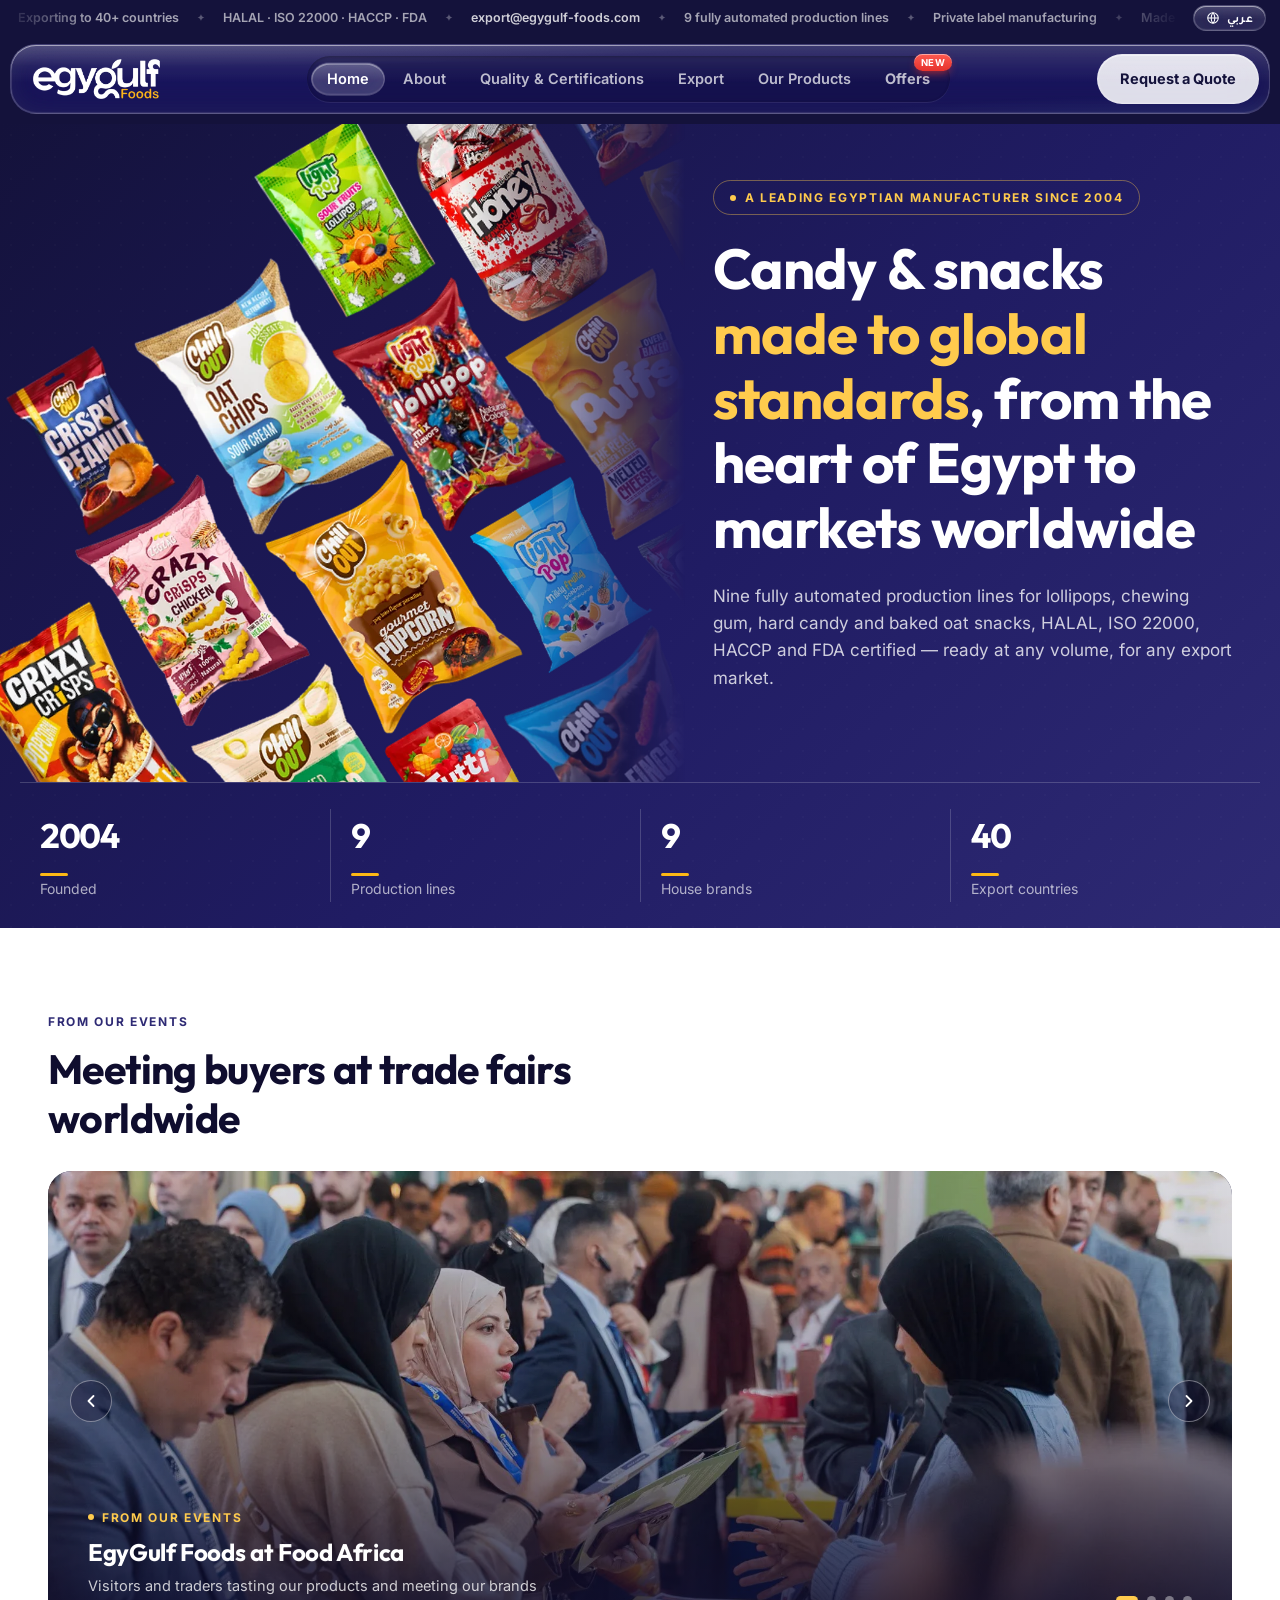
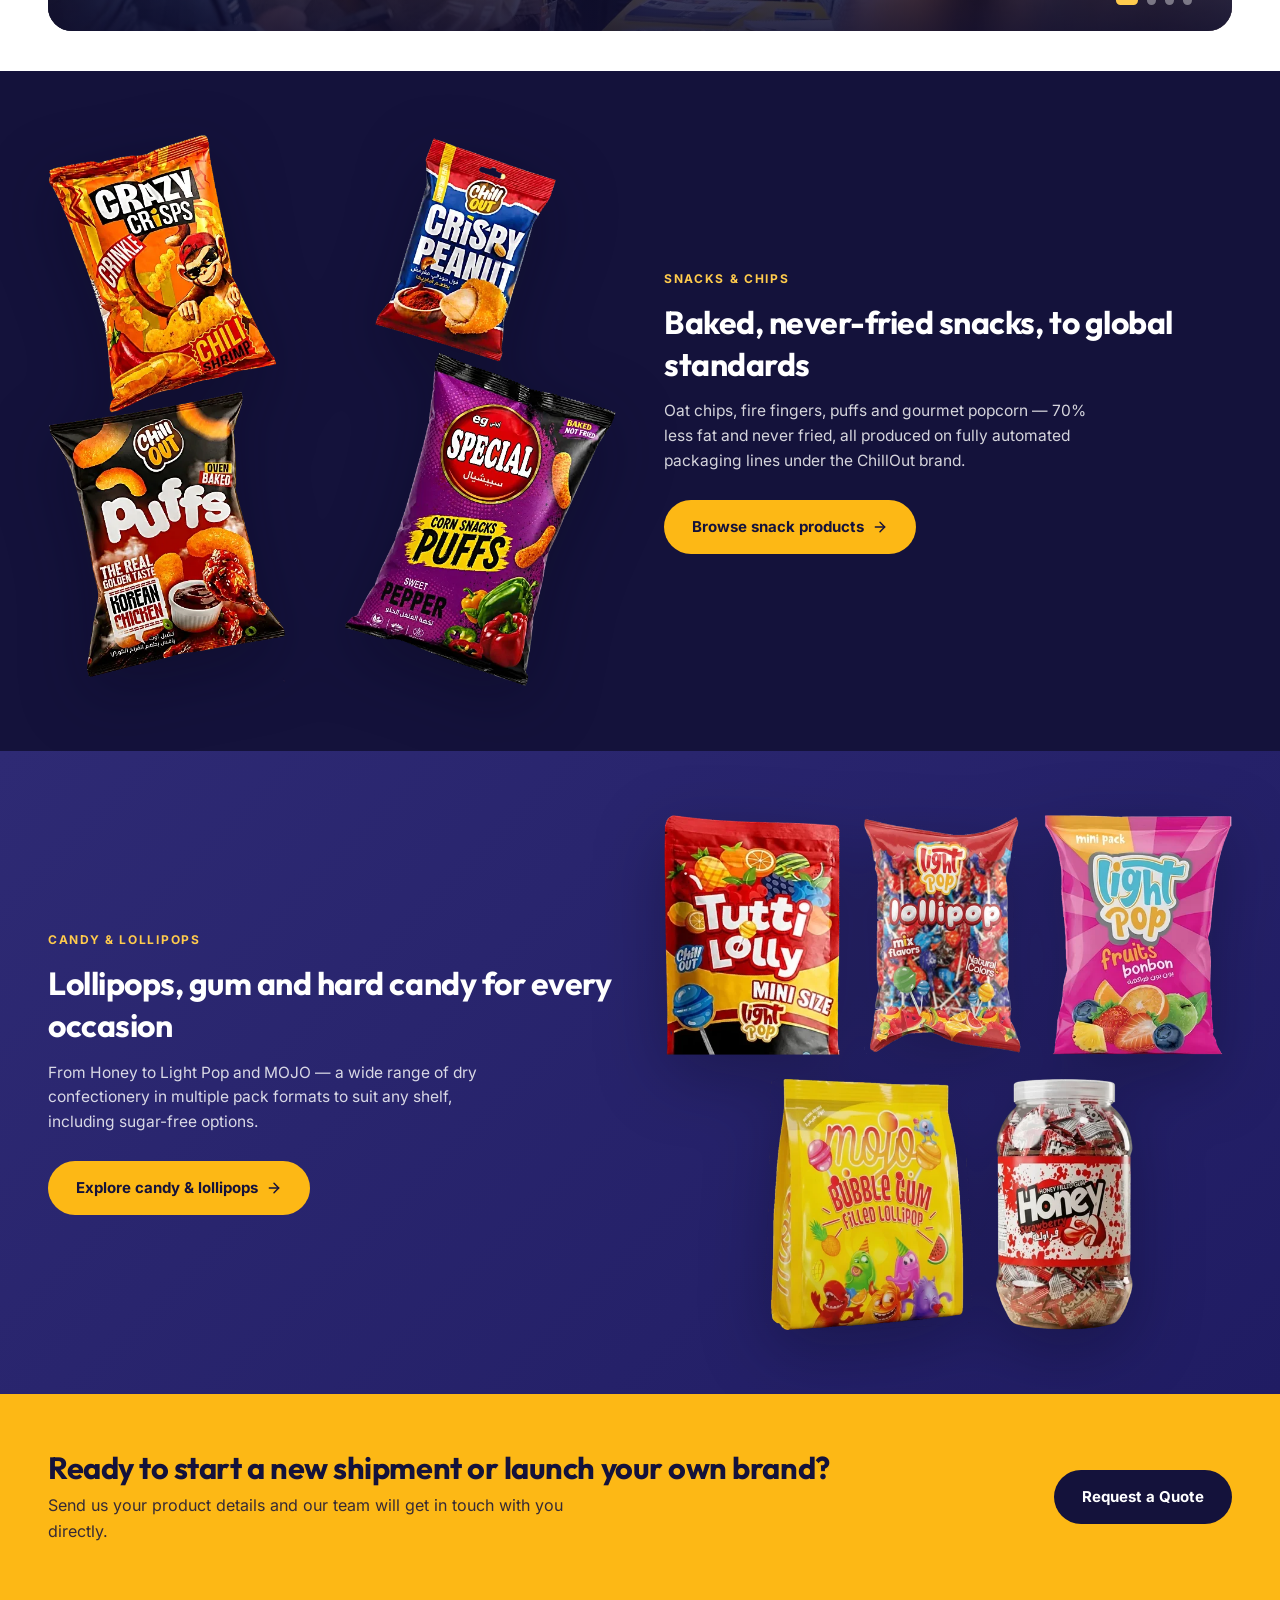
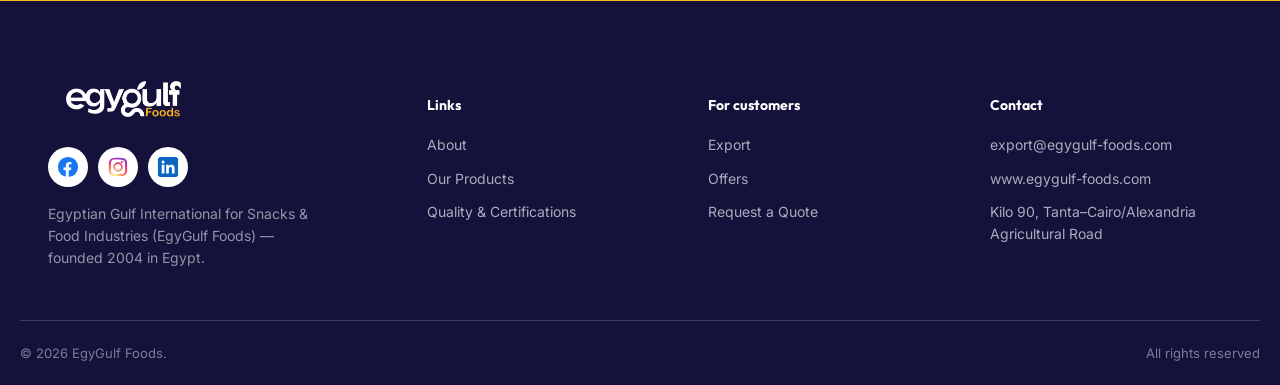
==== index.html @ 0a80cb1f "الهيدر: تصميم ليكويد جلاس (كبسولة زجاج عايمة، عدسة زجاج بتتحرك بين اللينكات، شريط علوي متحرك هادي) C" ====
<!DOCTYPE html>
<html lang="ar" dir="rtl">
<head>
<meta charset="UTF-8">
<script>try{if(localStorage.getItem("egygulf_lang")==="en"){document.documentElement.lang="en";document.documentElement.dir="ltr";}}catch(e){}</script>
<meta name="viewport" content="width=device-width, initial-scale=1.0">
<title>EgyGulf Foods — مصنع حلويات وسناكس مصري | تصدير وتصنيع خاص</title>
<meta name="description" content="إيجي جالف فودز، مصنع حلويات وسناكس مصري تأسس 2004 في مصر. لولي بوب، لبان، حلاوة، سناكس شوفان. شهادات حلال، ISO 22000، HACCP، FDA. تصنيع خاص وتصدير لأكثر من 40 دولة حول العالم.">
<link rel="canonical" href="https://www.egygulf-foods.com/">
<meta name="theme-color" content="#201C63">
<meta property="og:type" content="website">
<meta property="og:site_name" content="EgyGulf Foods">
<meta property="og:locale" content="ar_EG">
<meta property="og:locale:alternate" content="en_US">
<meta property="og:title" content="EgyGulf Foods — مصنع حلويات وسناكس مصري | تصدير وتصنيع خاص">
<meta property="og:description" content="إيجي جالف فودز، مصنع حلويات وسناكس مصري تأسس 2004 في مصر. لولي بوب، لبان، حلاوة، سناكس شوفان. شهادات حلال، ISO 22000، HACCP، FDA. تصنيع خاص وتصدير لأكثر من 40 دولة حول العالم.">
<meta property="og:url" content="https://www.egygulf-foods.com/">
<meta property="og:image" content="https://www.egygulf-foods.com/images/og-image.jpg">
<meta name="twitter:card" content="summary_large_image">
<meta name="twitter:title" content="EgyGulf Foods — مصنع حلويات وسناكس مصري | تصدير وتصنيع خاص">
<meta name="twitter:description" content="إيجي جالف فودز، مصنع حلويات وسناكس مصري تأسس 2004 في مصر. لولي بوب، لبان، حلاوة، سناكس شوفان. شهادات حلال، ISO 22000، HACCP، FDA. تصنيع خاص وتصدير لأكثر من 40 دولة حول العالم.">
<meta name="twitter:image" content="https://www.egygulf-foods.com/images/og-image.jpg">
<link rel="apple-touch-icon" href="images/logo.png">
<script type="application/ld+json">
{"@context":"https://schema.org","@type":"Organization","name":"EgyGulf Foods","alternateName":"إيجي جالف فودز","url":"https://www.egygulf-foods.com","logo":"https://www.egygulf-foods.com/images/logo.png","foundingDate":"2004","email":"export@egygulf-foods.com","telephone":["+201099281170","+201222574360"],"address":{"@type":"PostalAddress","streetAddress":"Kilo 90, Tanta–Cairo/Alexandria Agricultural Road","addressCountry":"EG"},"sameAs":["https://www.facebook.com/egygulffoods","https://www.instagram.com/egygulffoods/","https://www.linkedin.com/company/102147127/"]}
</script>
<link rel="stylesheet" href="fonts/fonts.css">
<link rel="icon" href="images/logo.png" type="image/png">
<link rel="stylesheet" href="styles.css">
</head>
<body>

<!-- Utility bar -->
<div class="utility-bar">
  <div class="ticker"><div class="ticker-track"><div class="ticker-group"><span class="tk" data-i18n="ticker.1"></span><span class="tk-star" aria-hidden="true">✦</span><span class="tk" data-i18n="ticker.2"></span><span class="tk-star" aria-hidden="true">✦</span><a class="tk" href="mailto:export@egygulf-foods.com" data-set="email">export@egygulf-foods.com</a><span class="tk-star" aria-hidden="true">✦</span><span class="tk" data-i18n="ticker.3"></span><span class="tk-star" aria-hidden="true">✦</span><span class="tk" data-i18n="ticker.4"></span><span class="tk-star" aria-hidden="true">✦</span><span class="tk" data-i18n="ticker.5"></span><span class="tk-star" aria-hidden="true">✦</span><span class="tk tk-phones" data-set="phones"><a href="tel:+201099281170">01099281170</a> · <a href="tel:+201222574360">01222574360</a></span><span class="tk-star" aria-hidden="true">✦</span></div><div class="ticker-group" aria-hidden="true"><span class="tk" data-i18n="ticker.1"></span><span class="tk-star" aria-hidden="true">✦</span><span class="tk" data-i18n="ticker.2"></span><span class="tk-star" aria-hidden="true">✦</span><a class="tk" href="mailto:export@egygulf-foods.com" data-set="email">export@egygulf-foods.com</a><span class="tk-star" aria-hidden="true">✦</span><span class="tk" data-i18n="ticker.3"></span><span class="tk-star" aria-hidden="true">✦</span><span class="tk" data-i18n="ticker.4"></span><span class="tk-star" aria-hidden="true">✦</span><span class="tk" data-i18n="ticker.5"></span><span class="tk-star" aria-hidden="true">✦</span><span class="tk tk-phones" data-set="phones"><a href="tel:+201099281170">01099281170</a> · <a href="tel:+201222574360">01222574360</a></span><span class="tk-star" aria-hidden="true">✦</span></div></div></div>
  <button class="lang-toggle" id="langToggle" type="button" aria-label="Language"><svg viewBox="0 0 24 24" aria-hidden="true"><circle cx="12" cy="12" r="9"/><path d="M3 12h18M12 3a14 14 0 0 1 0 18M12 3a14 14 0 0 0 0 18"/></svg><span class="lang-label">EN</span></button>
</div>

<!-- Navbar -->
<header class="navbar">
  <div class="container">
    <a href="index.html" class="brand">
      <span class="brand-mark-box">
        <img src="images/logo-white.png" alt="EgyGulf Foods" class="brand-mark-img" width="120" height="32">
      </span>
    </a>
    <nav class="nav-links">
      <a href="index.html" class="active" aria-current="page"><span class="roll" data-i18n="nav.home">الرئيسية</span></a>
      <a href="about.html"><span class="roll" data-i18n="nav.about">من نحن</span></a>
      <a href="certifications.html"><span class="roll" data-i18n="nav.certs">الجودة والاعتماد</span></a>
      <a href="export.html"><span class="roll" data-i18n="nav.export">التصدير</span></a>
      <a href="products.html"><span class="roll" data-i18n="nav.products">منتجاتنا</span></a>
      <a href="offers.html" class="nav-offers"><span class="roll" data-i18n="nav.offers">العروض</span><span class="hot-tag" data-i18n="nav.hot">جديد</span></a>
    </nav>
    <a href="contact.html" class="nav-cta"><span class="roll" data-i18n="nav.cta">اطلب عرض سعر</span></a>
    <button class="nav-toggle" type="button" aria-label="menu" aria-expanded="false"><span></span><span></span><span></span></button>
  </div>
</header>


<!-- Hero -->
<section class="hero" id="home">
  <div class="hero-grain"></div>
  <div class="hero-top-grid">
    <div class="hero-visual">
      <img class="hero-mosaic-img" data-img="heroMosaic" fetchpriority="high" src="images/products-mosaic-hd.webp" alt="تشكيلة منتجات إيجي جالف فودز: شيل آوت، لايت بوب، هَني، توتي لولي، وبرافو">
    </div>
    <div class="container">
      <div class="hero-copy">
        <span class="hero-eyebrow"><span class="dot"></span><span data-i18n="hero.eyebrow">مصنع مصري رائد منذ 2004</span></span>
        <h1 data-i18n="hero.title">سناكس وحلويات <em>بمعايير عالمية</em>، من قلب مصر لأسواق العالم</h1>
        <p class="hero-sub" data-i18n="hero.sub">تسع خطوط إنتاج آلية بالكامل لأكثر من 60 صنف من اللولي بوب واللبان والحلاوة وسناكس الشوفان المخبوزة، بشهادات حلال وISO 22000 وHACCP وFDA — جاهزين بأي كمية ولأي سوق تصدير حول العالم.</p>
      </div>
    </div>
  </div>
  <div class="container hero-stats" id="heroStats">
    <div class="stat"><b>2004</b><span>سنة التأسيس</span></div>
    <div class="stat"><b>9</b><span>خطوط إنتاج</span></div>
    <div class="stat"><b>6</b><span>علامات تجارية</span></div>
    <div class="stat"><b>40</b><span>دولة تصدير</span></div>
  </div>
</section>

<!-- Events & exhibitions -->
<section class="events-section">
  <div class="container">
    <div class="section-head">
      <span class="eyebrow" data-i18n="events.eyebrow">من فعالياتنا</span>
      <h2 data-i18n="events.title">في المعارض حول العالم</h2>
    </div>
  </div>
  <div class="container">
<div class="event-banner" id="eventBanner">
  <div class="event-track" id="eventTrack"></div>
  <button class="event-arrow prev" id="eventPrev" aria-label="previous">‹</button>
  <button class="event-arrow next" id="eventNext" aria-label="next">›</button>
  <div class="event-dots" id="eventDots"></div>
</div>
  </div>
</section>

<!-- Offers promo (shown only while there are active offers) -->
<section class="offers-band" id="offersBand" hidden>
  <div class="container">
    <div class="offers-band-inner">
      <span class="offers-band-icon" aria-hidden="true"><svg viewBox="0 0 24 24"><path d="M12.59 2.59A2 2 0 0 0 11.17 2H4a2 2 0 0 0-2 2v7.17a2 2 0 0 0 .59 1.42l8.7 8.7a2.43 2.43 0 0 0 3.42 0l6.58-6.58a2.43 2.43 0 0 0 0-3.42z"/><circle cx="7.5" cy="7.5" r=".5" fill="currentColor"/></svg></span>
      <div class="offers-band-copy">
        <span class="offers-band-eyebrow" data-i18n="offers.eyebrow">عروض حصرية</span>
        <h2 data-i18n="offers.bandTitle">عروض وخصومات جديدة على منتجاتنا</h2>
        <p data-i18n="offers.bandSub">سجّل باسمك ورقمك وشوف أحدث العروض المتاحة دلوقتي.</p>
      </div>
      <a href="offers.html" class="btn btn-primary offers-band-btn"><span data-i18n="offers.bandBtn">شوف العروض</span> <span class="offers-band-count" id="offersBandCount"></span></a>
    </div>
  </div>
</section>

<!-- Category highlights -->
<section class="category-blocks">
  <div class="category-block navy">
    <div class="container">
      <div class="category-block-media product-shot">
        <img data-img="snacksMosaic" loading="lazy" src="images/snacks-mosaic.webp" alt="سناكس شيل آوت: كريسبي بينت، فاير فينجرز، أوت رينجز، بوفس">
      </div>
      <div class="category-block-copy">
        <span class="eyebrow" style="color:var(--teal-400)" data-i18n="catBlock.snacksEyebrow">سناكس وشيبس</span>
        <h3 data-i18n="catBlock.snacksTitle">سناكس مخبوزة، غير مقلية، بمعايير عالمية</h3>
        <p data-i18n="catBlock.snacksDesc">أوت شيبس، فاير فينجرز، بوفس، وفشار جورميه — بـ70% دهون أقل وغير مقلية، منتجة بخطوط تعبئة آلية بالكامل تحت علامة شيل آوت.</p>
        <a href="products.html?cat=snacks" class="btn btn-primary has-arrow" data-i18n="catBlock.snacksBtn">تصفّح منتجات السناكس</a>
      </div>
    </div>
  </div>
  <div class="category-block teal flip">
    <div class="container">
      <div class="category-block-media product-shot">
        <img data-img="candyMosaic" loading="lazy" src="images/candy-lineup-v3.webp" alt="منتجات لولي بوب وهَني وتوتي لولي">
      </div>
      <div class="category-block-copy">
        <span class="eyebrow" style="color:var(--teal-400)" data-i18n="catBlock.candyEyebrow">حلويات ولولي بوب</span>
        <h3 data-i18n="catBlock.candyTitle">لولي بوب، لبان، وحلاوة لكل مناسبة</h3>
        <p data-i18n="catBlock.candyDesc">من هَني إلى لايت بوب وموجو — تشكيلة واسعة من الحلويات الجافة بتعبئات متعددة تناسب كل رف بيع، بما فيها خيارات خالية من السكر.</p>
        <a href="products.html?cat=candy" class="btn btn-primary has-arrow" data-i18n="catBlock.candyBtn">استعرض الحلويات ولولي بوب</a>
      </div>
    </div>
  </div>
</section>

<!-- CTA band -->
<section class="cta-band cta-compact" id="contact">
  <div class="container cta-compact-inner">
    <div class="cta-compact-copy">
      <h2 data-i18n="cta.title">جاهزون نبدأ شحنة جديدة أو إطلاق علامتك الخاصة؟</h2>
      <p data-i18n="cta.sub">أرسل لنا تفاصيل المنتج وسيتواصل معك فريق العمل مباشرة.</p>
    </div>
    <div class="cta-compact-actions">
      <a href="contact.html" class="btn btn-dark" data-i18n="nav.cta">اطلب عرض سعر</a>
      <a href="#" data-set="whatsapp" target="_blank" rel="noopener" class="btn btn-outline-dark">WhatsApp</a>
    </div>
  </div>
</section>
<!-- Footer -->
<footer>
  <div class="container footer-grid">
    <div class="footer-brand">
      <span class="brand-mark-box">
        <img src="images/logo-white.png" alt="EgyGulf Foods" class="brand-mark-img" width="120" height="32">
      </span>
      <div class="footer-social">
        <a href="#" data-set="facebook" target="_blank" rel="noopener" aria-label="Facebook" title="Facebook"><svg viewBox="0 0 24 24" aria-hidden="true"><circle cx="12" cy="12" r="11" fill="#1877F2"/><path fill="#fff" d="M15.12 15.47l.44-2.91h-2.78v-1.89c0-.8.39-1.57 1.63-1.57h1.27V6.63s-1.15-.2-2.25-.2c-2.29 0-3.79 1.4-3.79 3.92v2.21H7.1v2.91h2.54V23a10.6 10.6 0 0 0 3.14 0v-7.53h2.34Z"/></svg></a>
        <a href="#" data-set="instagram" target="_blank" rel="noopener" aria-label="Instagram" title="Instagram"><svg viewBox="0 0 24 24" aria-hidden="true"><defs><radialGradient id="igGrad" cx="30%" cy="107%" r="150%"><stop offset="0" stop-color="#fdf497"/><stop offset=".05" stop-color="#fdf497"/><stop offset=".45" stop-color="#fd5949"/><stop offset=".6" stop-color="#d6249f"/><stop offset=".9" stop-color="#285AEB"/></radialGradient></defs><path fill="url(#igGrad)" d="M12 2c2.72 0 3.06.01 4.12.06 1.06.05 1.79.22 2.43.47.66.26 1.21.6 1.76 1.15.55.55.9 1.11 1.15 1.76.25.64.42 1.37.47 2.43.05 1.06.06 1.4.06 4.12s-.01 3.06-.06 4.12c-.05 1.06-.22 1.79-.47 2.43a4.9 4.9 0 0 1-1.15 1.76 4.9 4.9 0 0 1-1.76 1.15c-.64.25-1.37.42-2.43.47-1.06.05-1.4.06-4.12.06s-3.06-.01-4.12-.06c-1.06-.05-1.79-.22-2.43-.47a4.9 4.9 0 0 1-1.76-1.15 4.9 4.9 0 0 1-1.15-1.76c-.25-.64-.42-1.37-.47-2.43C2.01 15.06 2 14.72 2 12s.01-3.06.06-4.12c.05-1.06.22-1.79.47-2.43.26-.66.6-1.21 1.15-1.76a4.9 4.9 0 0 1 1.76-1.15c.64-.25 1.37-.42 2.43-.47C8.94 2.01 9.28 2 12 2Zm0 1.8c-2.67 0-2.99.01-4.04.06-.87.04-1.34.18-1.65.3-.42.16-.72.36-1.03.67-.31.31-.51.61-.67 1.03-.12.31-.26.78-.3 1.65C4.26 8.51 4.24 8.83 4.24 12s.01 2.99.06 4.04c.04.87.18 1.34.3 1.65.16.42.36.72.67 1.03.31.31.61.51 1.03.67.31.12.78.26 1.65.3 1.05.05 1.37.06 4.04.06s2.99-.01 4.04-.06c.87-.04 1.34-.18 1.65-.3.42-.16.72-.36 1.03-.67.31-.31.51-.61.67-1.03.12-.31.26-.78.3-1.65.05-1.05.06-1.37.06-4.04s-.01-2.99-.06-4.04c-.04-.87-.18-1.34-.3-1.65-.16-.42-.36-.72-.67-1.03a2.8 2.8 0 0 0-1.03-.67c-.31-.12-.78-.26-1.65-.3C14.99 3.81 14.67 3.8 12 3.8Zm0 3.06a5.14 5.14 0 1 1 0 10.28 5.14 5.14 0 0 1 0-10.28Zm0 1.8a3.34 3.34 0 1 0 0 6.68 3.34 3.34 0 0 0 0-6.68Zm5.35-1.99a1.2 1.2 0 1 1-2.4 0 1.2 1.2 0 0 1 2.4 0Z"/></svg></a>
        <a href="#" data-set="linkedin" target="_blank" rel="noopener" aria-label="LinkedIn" title="LinkedIn"><svg viewBox="0 0 24 24" aria-hidden="true"><rect x="1" y="1" width="22" height="22" rx="3" fill="#0A66C2"/><path fill="#fff" d="M19.2 19.2h-2.96v-4.63c0-1.1-.02-2.52-1.54-2.52-1.54 0-1.78 1.2-1.78 2.44v4.71H9.96V9.67h2.84v1.3h.04c.4-.75 1.36-1.54 2.81-1.54 3 0 3.55 1.98 3.55 4.54v5.23ZM6.62 8.37a1.72 1.72 0 1 1 0-3.44 1.72 1.72 0 0 1 0 3.44ZM8.1 19.2H5.14V9.67H8.1v9.53Z"/></svg></a>
        <a href="#" data-set="youtube" target="_blank" rel="noopener" aria-label="YouTube" title="YouTube"><svg viewBox="0 0 24 24" aria-hidden="true"><path fill="#FF0000" d="M23.5 6.19a3.02 3.02 0 0 0-2.12-2.14C19.5 3.55 12 3.55 12 3.55s-7.5 0-9.38.5A3.02 3.02 0 0 0 .5 6.19 31.5 31.5 0 0 0 0 12a31.5 31.5 0 0 0 .5 5.81 3.02 3.02 0 0 0 2.12 2.14c1.88.5 9.38.5 9.38.5s7.5 0 9.38-.5a3.02 3.02 0 0 0 2.12-2.14A31.5 31.5 0 0 0 24 12a31.5 31.5 0 0 0-.5-5.81Z"/><path fill="#fff" d="M9.6 15.57V8.43L15.82 12 9.6 15.57Z"/></svg></a>
        <a href="#" data-set="tiktok" target="_blank" rel="noopener" aria-label="TikTok" title="TikTok"><svg viewBox="-1 -1 26 26" aria-hidden="true"><path fill="#25F4EE" transform="translate(-.7 -.7)" d="M12.525.02c1.31-.02 2.61-.01 3.91-.02.08 1.53.63 3.09 1.75 4.17 1.12 1.11 2.7 1.62 4.24 1.79v4.03c-1.44-.05-2.89-.35-4.2-.97-.57-.26-1.1-.59-1.62-.93-.01 2.92.01 5.84-.02 8.75-.08 1.4-.54 2.79-1.35 3.94-1.31 1.92-3.58 3.17-5.91 3.21-1.43.08-2.86-.31-4.08-1.03-2.02-1.19-3.44-3.37-3.65-5.71-.02-.5-.03-1-.01-1.49.18-1.9 1.12-3.72 2.58-4.96 1.66-1.44 3.98-2.13 6.15-1.72.02 1.48-.04 2.96-.04 4.44-.99-.32-2.15-.23-3.02.37-.63.41-1.11 1.04-1.36 1.75-.21.51-.15 1.07-.14 1.61.24 1.64 1.82 3.02 3.5 2.87 1.12-.01 2.19-.66 2.77-1.61.19-.33.4-.67.41-1.06.1-1.79.06-3.57.07-5.36.01-4.03-.01-8.05.02-12.07z"/><path fill="#FE2C55" transform="translate(.7 .7)" d="M12.525.02c1.31-.02 2.61-.01 3.91-.02.08 1.53.63 3.09 1.75 4.17 1.12 1.11 2.7 1.62 4.24 1.79v4.03c-1.44-.05-2.89-.35-4.2-.97-.57-.26-1.1-.59-1.62-.93-.01 2.92.01 5.84-.02 8.75-.08 1.4-.54 2.79-1.35 3.94-1.31 1.92-3.58 3.17-5.91 3.21-1.43.08-2.86-.31-4.08-1.03-2.02-1.19-3.44-3.37-3.65-5.71-.02-.5-.03-1-.01-1.49.18-1.9 1.12-3.72 2.58-4.96 1.66-1.44 3.98-2.13 6.15-1.72.02 1.48-.04 2.96-.04 4.44-.99-.32-2.15-.23-3.02.37-.63.41-1.11 1.04-1.36 1.75-.21.51-.15 1.07-.14 1.61.24 1.64 1.82 3.02 3.5 2.87 1.12-.01 2.19-.66 2.77-1.61.19-.33.4-.67.41-1.06.1-1.79.06-3.57.07-5.36.01-4.03-.01-8.05.02-12.07z"/><path fill="#000" d="M12.525.02c1.31-.02 2.61-.01 3.91-.02.08 1.53.63 3.09 1.75 4.17 1.12 1.11 2.7 1.62 4.24 1.79v4.03c-1.44-.05-2.89-.35-4.2-.97-.57-.26-1.1-.59-1.62-.93-.01 2.92.01 5.84-.02 8.75-.08 1.4-.54 2.79-1.35 3.94-1.31 1.92-3.58 3.17-5.91 3.21-1.43.08-2.86-.31-4.08-1.03-2.02-1.19-3.44-3.37-3.65-5.71-.02-.5-.03-1-.01-1.49.18-1.9 1.12-3.72 2.58-4.96 1.66-1.44 3.98-2.13 6.15-1.72.02 1.48-.04 2.96-.04 4.44-.99-.32-2.15-.23-3.02.37-.63.41-1.11 1.04-1.36 1.75-.21.51-.15 1.07-.14 1.61.24 1.64 1.82 3.02 3.5 2.87 1.12-.01 2.19-.66 2.77-1.61.19-.33.4-.67.41-1.06.1-1.79.06-3.57.07-5.36.01-4.03-.01-8.05.02-12.07z"/></svg></a>
        <a href="#" data-set="x" target="_blank" rel="noopener" aria-label="X" title="X"><svg viewBox="0 0 24 24" aria-hidden="true"><path fill="#000" d="M18.24 2.25h3.31l-7.23 8.26 8.5 11.24h-6.66l-5.21-6.82-5.97 6.82H1.67l7.73-8.84L1.25 2.25h6.83l4.71 6.23 5.45-6.23Zm-1.16 17.52h1.83L7.08 4.13H5.12l11.96 15.64Z"/></svg></a>
        <a href="#" data-set="whatsapp" target="_blank" rel="noopener" aria-label="WhatsApp" title="WhatsApp"><svg viewBox="0 0 24 24" aria-hidden="true"><path fill="#25D366" d="M12.04 2a9.9 9.9 0 0 0-8.5 15l-1.4 5.1 5.24-1.37A9.9 9.9 0 1 0 12.04 2Z"/><path fill="#fff" d="M16.54 13.96c-.25-.12-1.46-.72-1.69-.8-.23-.08-.39-.12-.55.12-.16.25-.63.8-.78.97-.14.16-.29.18-.53.06a6.7 6.7 0 0 1-3.34-2.92c-.25-.43.25-.4.72-1.34.08-.16.04-.3-.02-.43l-.75-1.82c-.2-.48-.4-.41-.55-.42h-.47a.9.9 0 0 0-.65.3 2.74 2.74 0 0 0-.86 2.04 4.76 4.76 0 0 0 1 2.53 10.9 10.9 0 0 0 4.17 3.68c1.55.67 2.16.73 2.94.61.47-.07 1.46-.6 1.66-1.17.2-.58.2-1.07.15-1.17-.06-.1-.22-.17-.47-.29Z"/></svg></a>
      </div>
      <p data-i18n="footer.about">الشركة المصرية الخليجية الدولية للصناعات والأغذية الخفيفة (إيجي جالف فودز) — تأسست 2004 في مصر.</p>
    </div>
    <div>
      <h5 data-i18n="footer.h1">روابط</h5>
      <ul>
        <li><a href="about.html" data-i18n="nav.about">من نحن</a></li>
        <li><a href="products.html" data-i18n="nav.products">منتجاتنا</a></li>
        <li><a href="certifications.html" data-i18n="nav.certs">الجودة والاعتماد</a></li>
      </ul>
    </div>
    <div>
      <h5 data-i18n="footer.h2">للعملاء</h5>
      <ul>
        <li><a href="export.html" data-i18n="nav.export">التصدير</a></li>
        <li><a href="offers.html" data-i18n="nav.offers">العروض</a></li>
        <li><a href="contact.html" data-i18n="nav.cta">اطلب عرض سعر</a></li>
      </ul>
    </div>
    <div>
      <h5 data-i18n="footer.h3">تواصل</h5>
      <ul>
        <li><a href="mailto:export@egygulf-foods.com" data-set="email">export@egygulf-foods.com</a></li>
        <li><a href="https://www.egygulf-foods.com" target="_blank" rel="noopener">www.egygulf-foods.com</a></li>
        <li data-i18n="util.location">كيلو 90 طريق طنطا–القاهرة/الإسكندرية الزراعي</li>
      </ul>
    </div>
  </div>
  <div class="container footer-bottom">
    <span>&copy; 2026 EgyGulf Foods.</span>
    <span data-i18n="footer.rights">جميع الحقوق محفوظة</span>
  </div>
</footer>

<script>window.va = window.va || function () { (window.vaq = window.vaq || []).push(arguments); };</script>
<script defer src="/_vercel/insights/script.js"></script>
<script src="data.js" defer></script>
<script src="i18n.js" defer></script>
<script src="app.js" defer></script>
</body>
</html>
---- fonts/fonts.css ----
@font-face{font-family:'Cairo';font-style:normal;font-weight:700;font-display:swap;src:url(cairo-arabic-700-normal.woff2) format('woff2');unicode-range:U+0600-06FF,U+0750-077F,U+0870-08FF,U+FB50-FDFF,U+FE70-FEFC,U+200C-200E;}
@font-face{font-family:'Cairo';font-style:normal;font-weight:800;font-display:swap;src:url(cairo-arabic-800-normal.woff2) format('woff2');unicode-range:U+0600-06FF,U+0750-077F,U+0870-08FF,U+FB50-FDFF,U+FE70-FEFC,U+200C-200E;}
@font-face{font-family:'Cairo';font-style:normal;font-weight:900;font-display:swap;src:url(cairo-arabic-900-normal.woff2) format('woff2');unicode-range:U+0600-06FF,U+0750-077F,U+0870-08FF,U+FB50-FDFF,U+FE70-FEFC,U+200C-200E;}
@font-face{font-family:'Tajawal';font-style:normal;font-weight:400;font-display:swap;src:url(tajawal-arabic-400-normal.woff2) format('woff2');unicode-range:U+0600-06FF,U+0750-077F,U+0870-08FF,U+FB50-FDFF,U+FE70-FEFC,U+200C-200E;}
@font-face{font-family:'Tajawal';font-style:normal;font-weight:400;font-display:swap;src:url(tajawal-latin-400-normal.woff2) format('woff2');unicode-range:U+0000-00FF,U+0131,U+0152-0153,U+02BB-02BC,U+02C6,U+02DA,U+02DC,U+2000-206F,U+20AC,U+2122,U+2191,U+2193,U+2212,U+2215,U+FEFF,U+FFFD;}
@font-face{font-family:'Tajawal';font-style:normal;font-weight:500;font-display:swap;src:url(tajawal-arabic-500-normal.woff2) format('woff2');unicode-range:U+0600-06FF,U+0750-077F,U+0870-08FF,U+FB50-FDFF,U+FE70-FEFC,U+200C-200E;}
@font-face{font-family:'Tajawal';font-style:normal;font-weight:500;font-display:swap;src:url(tajawal-latin-500-normal.woff2) format('woff2');unicode-range:U+0000-00FF,U+0131,U+0152-0153,U+02BB-02BC,U+02C6,U+02DA,U+02DC,U+2000-206F,U+20AC,U+2122,U+2191,U+2193,U+2212,U+2215,U+FEFF,U+FFFD;}
@font-face{font-family:'Tajawal';font-style:normal;font-weight:700;font-display:swap;src:url(tajawal-arabic-700-normal.woff2) format('woff2');unicode-range:U+0600-06FF,U+0750-077F,U+0870-08FF,U+FB50-FDFF,U+FE70-FEFC,U+200C-200E;}
@font-face{font-family:'Tajawal';font-style:normal;font-weight:700;font-display:swap;src:url(tajawal-latin-700-normal.woff2) format('woff2');unicode-range:U+0000-00FF,U+0131,U+0152-0153,U+02BB-02BC,U+02C6,U+02DA,U+02DC,U+2000-206F,U+20AC,U+2122,U+2191,U+2193,U+2212,U+2215,U+FEFF,U+FFFD;}
@font-face{font-family:'Outfit';font-style:normal;font-weight:500;font-display:swap;src:url(outfit-latin-500-normal.woff2) format('woff2');unicode-range:U+0000-00FF,U+0131,U+0152-0153,U+02BB-02BC,U+02C6,U+02DA,U+02DC,U+2000-206F,U+20AC,U+2122,U+2191,U+2193,U+2212,U+2215,U+FEFF,U+FFFD;}
@font-face{font-family:'Outfit';font-style:normal;font-weight:600;font-display:swap;src:url(outfit-latin-600-normal.woff2) format('woff2');unicode-range:U+0000-00FF,U+0131,U+0152-0153,U+02BB-02BC,U+02C6,U+02DA,U+02DC,U+2000-206F,U+20AC,U+2122,U+2191,U+2193,U+2212,U+2215,U+FEFF,U+FFFD;}
@font-face{font-family:'Outfit';font-style:normal;font-weight:700;font-display:swap;src:url(outfit-latin-700-normal.woff2) format('woff2');unicode-range:U+0000-00FF,U+0131,U+0152-0153,U+02BB-02BC,U+02C6,U+02DA,U+02DC,U+2000-206F,U+20AC,U+2122,U+2191,U+2193,U+2212,U+2215,U+FEFF,U+FFFD;}
@font-face{font-family:'Outfit';font-style:normal;font-weight:800;font-display:swap;src:url(outfit-latin-800-normal.woff2) format('woff2');unicode-range:U+0000-00FF,U+0131,U+0152-0153,U+02BB-02BC,U+02C6,U+02DA,U+02DC,U+2000-206F,U+20AC,U+2122,U+2191,U+2193,U+2212,U+2215,U+FEFF,U+FFFD;}
@font-face{font-family:'Inter';font-style:normal;font-weight:400;font-display:swap;src:url(inter-latin-400-normal.woff2) format('woff2');unicode-range:U+0000-00FF,U+0131,U+0152-0153,U+02BB-02BC,U+02C6,U+02DA,U+02DC,U+2000-206F,U+20AC,U+2122,U+2191,U+2193,U+2212,U+2215,U+FEFF,U+FFFD;}
@font-face{font-family:'Inter';font-style:normal;font-weight:500;font-display:swap;src:url(inter-latin-500-normal.woff2) format('woff2');unicode-range:U+0000-00FF,U+0131,U+0152-0153,U+02BB-02BC,U+02C6,U+02DA,U+02DC,U+2000-206F,U+20AC,U+2122,U+2191,U+2193,U+2212,U+2215,U+FEFF,U+FFFD;}
@font-face{font-family:'Inter';font-style:normal;font-weight:600;font-display:swap;src:url(inter-latin-600-normal.woff2) format('woff2');unicode-range:U+0000-00FF,U+0131,U+0152-0153,U+02BB-02BC,U+02C6,U+02DA,U+02DC,U+2000-206F,U+20AC,U+2122,U+2191,U+2193,U+2212,U+2215,U+FEFF,U+FFFD;}
@font-face{font-family:'Inter';font-style:normal;font-weight:700;font-display:swap;src:url(inter-latin-700-normal.woff2) format('woff2');unicode-range:U+0000-00FF,U+0131,U+0152-0153,U+02BB-02BC,U+02C6,U+02DA,U+02DC,U+2000-206F,U+20AC,U+2122,U+2191,U+2193,U+2212,U+2215,U+FEFF,U+FFFD;}
---- styles.css ----
/* ==========================================================================
   EgyGulf Foods — Design Tokens
   ========================================================================== */
:root{
  /* Color — exact navy + gold sampled from the real EgyGulf Foods logo */
  --ink:           #0F0D2E;
  --blue-950:      #14123B;
  --blue-900:      #201C63;
  --blue-600:      #2E2A74;
  --blue-400:      #4A44A8;
  --blue-100:      #ECEBF7;
  --gold-500:      #FDB815;
  --gold-400:      #FFCB4D;
  --teal-500:      #FDB815;
  --teal-400:      #FFCB4D;
  --cream-50:      #FFFFFF;
  --lavender-50:   #F1F0FA;
  --white:         #FFFFFF;
  --line:          rgba(15,13,46,0.10);
  --line-on-dark:  rgba(255,255,255,0.18);
  /* legacy aliases so the rest of the sheet keeps working */
  --indigo-950:    var(--blue-950);
  --indigo-900:    var(--blue-900);
  --violet-700:    var(--blue-600);
  --violet-500:    var(--blue-400);

  /* Type — one bold display face carries both languages */
  --font-display-ar: "Cairo", "Outfit", sans-serif;
  --font-display-en: "Outfit", "Cairo", sans-serif;
  --font-body-ar:   "Tajawal", "Inter", sans-serif;
  --font-body-en:   "Inter", "Tajawal", sans-serif;
  /* small labels/eyebrows: same family as body, set as tracked caps (no typewriter face) */
  --font-mono:      "Inter", "Tajawal", sans-serif;

  /* Layout */
  --maxw: 1240px;
  --radius-pill: 999px;
  --radius-card: 20px;
}

*{box-sizing:border-box;}
html{scroll-behavior:smooth;}
body{
  margin:0;
  background:var(--cream-50);
  color:var(--ink);
  font-family:var(--font-body-en);
  line-height:1.6;
  -webkit-font-smoothing:antialiased;
  position:relative;
}
html[lang="ar"] body{font-family:var(--font-body-ar);}
h1,h2,h3,h4,.display{font-family:var(--font-display-en); font-weight:700; margin:0; letter-spacing:-0.015em;}
html[lang="ar"] h1, html[lang="ar"] h2, html[lang="ar"] h3, html[lang="ar"] h4, html[lang="ar"] .display{
  font-family:var(--font-display-ar); font-weight:900;
}
p{margin:0;}
img{max-width:100%; display:block;}
a{color:inherit; text-decoration:none;}
ul{margin:0; padding:0; list-style:none;}
button{font-family:inherit; cursor:pointer;}

.container{max-width:var(--maxw); margin:0 auto; padding:0 28px;}

@media (prefers-reduced-motion: reduce){
  *{animation-duration:0.001ms !important; transition-duration:0.001ms !important;}
}

/* ==========================================================================
   Events & exhibitions banner
   ========================================================================== */
.event-banner{
  position:relative; width:100%; height:420px; overflow:hidden; background:var(--blue-950);
}
.event-track{
  display:flex; height:100%; transition:transform .6s cubic-bezier(.65,0,.35,1);
}
.event-slide{
  position:relative; display:block; min-width:100%; height:100%;
  background-image:var(--img); background-size:cover; background-position:center;
}
.event-slide::after{
  content:""; position:absolute; inset:0;
  background:linear-gradient(0deg, rgba(15,13,46,0.88) 0%, rgba(15,13,46,0.25) 55%, rgba(15,13,46,0.15) 100%);
}
.event-slide.banner-slide{background:var(--indigo-950); overflow:hidden;}
.event-slide.banner-slide::after{display:none;}
.banner-bg, .banner-img{position:absolute; inset:0; background-image:var(--img); background-position:center; background-repeat:no-repeat;}
.banner-bg{background-size:cover; filter:blur(22px) brightness(.55); transform:scale(1.15);}
.banner-img{background-size:contain;}
.video-slide video{position:absolute; inset:0; width:100%; height:100%; object-fit:cover; display:block;}
.video-slide.banner-slide video{object-fit:contain;}
.video-slide:not(.banner-slide)::after{z-index:1; pointer-events:none;}
.video-slide .event-caption{z-index:2;}
.video-play{display:none; position:absolute; top:50%; left:50%; transform:translate(-50%,-50%); z-index:3;
  width:68px; height:68px; border-radius:50%; border:2px solid rgba(255,255,255,.8); background:rgba(15,13,46,.55);
  color:#fff; font-size:24px; cursor:pointer; padding-inline-start:5px;}
.video-slide.needs-tap .video-play{display:flex; align-items:center; justify-content:center;}
.event-caption{
  position:absolute; inset-inline-start:0; bottom:0; z-index:2;
  padding:30px 40px 34px; max-width:640px;
}
.event-eyebrow{
  display:inline-flex; align-items:center; gap:8px;
  font-family:var(--font-mono); font-size:12px; letter-spacing:.08em; text-transform:uppercase;
  color:var(--teal-400); margin-bottom:10px;
}
.event-eyebrow .dot{width:6px; height:6px; border-radius:50%; background:var(--teal-400);}
.event-caption h3{color:#fff; font-size:24px; line-height:1.3; margin-bottom:6px;}
.event-caption p{color:rgba(255,255,255,0.78); font-size:14.5px;}

.event-arrow{
  position:absolute; top:50%; transform:translateY(-50%); z-index:3;
  width:42px; height:42px; border-radius:50%; border:1px solid rgba(255,255,255,0.4);
  background:rgba(15,13,46,0.35); color:#fff; font-size:22px; line-height:1;
  display:flex; align-items:center; justify-content:center; transition:background .2s, border-color .2s;
}
.event-arrow:hover{background:rgba(15,13,46,0.6); border-color:var(--teal-400); color:var(--teal-400);}
.event-arrow.prev{inset-inline-start:22px;}
.event-arrow.next{inset-inline-end:22px;}

.event-dots{
  position:absolute; bottom:26px; inset-inline-end:40px; z-index:3;
  display:flex; gap:9px;
}
.event-dot{
  width:9px; height:9px; border-radius:50%; background:rgba(255,255,255,0.4); border:0; padding:0;
  transition:background .2s, width .2s;
}
.event-dot.active{background:var(--teal-400); width:22px; border-radius:5px;}

@media (max-width:960px){
  .event-banner{height:300px;}
  .event-caption{padding:22px 22px 26px;}
  .event-caption h3{font-size:19px;}
  .event-dots{inset-inline-end:22px;}
}
@media (max-width:560px){
  .event-banner{height:auto; aspect-ratio:16/10;}
  .event-slide[style*="--m:"], .event-slide[style*="--m:"] .banner-bg, .event-slide[style*="--m:"] .banner-img{background-image:var(--m);}
  .event-caption h3{font-size:16.5px;}
  .event-caption p{font-size:13px;}
  .event-arrow{width:34px; height:34px; font-size:18px;}
}

/* ==========================================================================
   Utility bar + Nav
   ========================================================================== */
.utility-bar{
  background:var(--indigo-950);
  color:rgba(255,255,255,0.65);
  font-size:13px;
  border-bottom:1px solid var(--line-on-dark);
}
.utility-bar .container{
  display:flex; align-items:center; justify-content:space-between;
  height:38px;
}
.utility-links{display:flex; gap:22px;}
.utility-links a{opacity:0.9; transition:opacity .2s;}
.utility-links a:hover{opacity:1; color:var(--teal-400);}
.lang-toggle{
  background:transparent; border:1px solid var(--line-on-dark); color:#fff;
  border-radius:var(--radius-pill); padding:4px 14px; font-size:12.5px;
  letter-spacing:.03em;
}
.lang-toggle:hover{border-color:var(--teal-400); color:var(--teal-400);}

.navbar{
  background:var(--indigo-900);
  position:sticky; top:0; z-index:40;
}
.navbar .container{
  display:flex; align-items:center; justify-content:space-between;
  height:84px;
}
.brand{display:flex; align-items:center;}
.brand-mark-box{
  display:inline-flex; align-items:center; line-height:0;
}
.brand-mark-img{height:46px; width:auto; display:block;}
.footer-brand .brand-mark-box{padding:10px 18px;}
.footer-brand .brand-mark-img{height:36px;}

.nav-links{display:flex; align-items:center; gap:36px;}
.nav-links a{
  color:rgba(255,255,255,0.82); font-size:15px; font-weight:600;
  position:relative; padding:6px 0;
}
.nav-links a:hover{color:#fff;}
.nav-links a.active{color:var(--teal-400);}
.nav-links a.active::after{
  content:""; position:absolute; left:0; right:0; bottom:-2px; height:2px; background:var(--teal-400);
}
.nav-cta{
  background:var(--teal-500); color:var(--indigo-950); font-weight:700; font-size:14.5px;
  padding:11px 22px; border-radius:var(--radius-pill); transition:transform .18s, background .18s;
}
.nav-cta:hover{background:var(--teal-400); transform:translateY(-1px);}
.nav-toggle{display:none; background:none; border:0; color:#fff; font-size:26px;}

/* ==========================================================================
   Hero
   ========================================================================== */
.hero{
  position:relative;
  background: linear-gradient(135deg, var(--blue-950) 0%, var(--blue-900) 55%, var(--blue-600) 100%);
  color:#fff;
  overflow:hidden;
  padding:0;
  min-height:660px;
}
.hero-grain{
  position:absolute; inset:0; opacity:0.5; pointer-events:none;
  background-image:radial-gradient(rgba(255,255,255,0.05) 1px, transparent 1px);
  background-size:22px 22px;
}
.hero-lotus{
  position:absolute; inset-inline-start:10px; bottom:20px;
  width:260px; height:260px; opacity:0.28; pointer-events:none; z-index:1;
}
.hero-top-grid{
  position:relative; z-index:2;
  display:grid; grid-template-columns:1.15fr 1fr; align-items:stretch;
}
.hero-top-grid .container{
  display:flex; align-items:center;
  padding-top:56px; padding-bottom:56px;
}
.hero-copy{max-width:560px; width:100%; position:relative; z-index:2;}
.hero-eyebrow{
  display:inline-flex; align-items:center; gap:9px;
  font-family:var(--font-mono); font-size:12.5px; letter-spacing:.08em; text-transform:uppercase;
  color:var(--teal-400); border:1px solid rgba(255,203,77,0.4); border-radius:var(--radius-pill);
  padding:7px 16px; margin-bottom:26px;
}
.hero-eyebrow .dot{width:6px; height:6px; border-radius:50%; background:var(--teal-400);}
.hero h1{
  font-size:clamp(32px, 4.4vw, 56px); line-height:1.15; margin-bottom:22px;
}
.hero h1 em{font-style:normal; color:var(--teal-400);}
.hero-sub{
  font-size:17px; color:rgba(255,255,255,0.78); max-width:520px; margin-bottom:34px;
}
.hero-actions{display:flex; gap:16px; flex-wrap:wrap;}
.btn{
  display:inline-flex; align-items:center; gap:9px;
  padding:15px 28px; border-radius:var(--radius-pill); font-weight:700; font-size:15px;
  border:0; transition:transform .18s, background .18s, border-color .18s;
}
.btn-primary{background:var(--teal-500); color:var(--indigo-950);}
.btn-primary:hover{background:var(--teal-400); transform:translateY(-2px);}
.btn-ghost{border:1px solid rgba(255,255,255,0.35); color:#fff;}
.btn-ghost:hover{border-color:var(--teal-400); color:var(--teal-400);}

/* signature: real product mosaic photo — full-bleed, stretches to match text column height */
.hero-visual{min-height:340px; overflow:hidden;}
.hero-mosaic-img{
  display:block; width:100%; height:calc(100% + 34px);
  object-fit:cover; object-position:center 32%;
  -webkit-mask-image:linear-gradient(to left, black 68%, transparent 100%);
  mask-image:linear-gradient(to left, black 68%, transparent 100%);
  animation:heroFloat 6.5s ease-in-out infinite;
}
@keyframes heroFloat{
  0%, 100%{transform:translateY(-17px);}
  50%{transform:translateY(17px);}
}
.hero-eyebrow-row{position:relative; z-index:2; padding-top:10px;}
.hero-stats{
  position:relative; z-index:2;
  display:grid; grid-template-columns:repeat(4,1fr);
  border-top:1px solid var(--line-on-dark);
  padding:26px 0;
}
.hero-stats .stat{padding:0 20px; border-inline-start:1px solid var(--line-on-dark);}
.hero-stats .stat:first-child{border-inline-start:0;}
.stat b{display:block; font-family:var(--font-display-en); font-size:26px; color:var(--teal-400);}
html[lang="ar"] .stat b{font-family:var(--font-display-ar);}
.stat span{font-size:13px; color:rgba(255,255,255,0.65);}

/* ==========================================================================
   Category blocks
   ========================================================================== */
.category-block{padding:64px 0; color:#fff; position:relative; overflow:hidden;}
.category-block.navy{background:var(--blue-950);}
.category-block.teal{background:linear-gradient(135deg, var(--blue-600) 0%, var(--blue-900) 100%); color:#fff;}
.block-decor{
  position:absolute; top:0; bottom:0; z-index:0;
  width:380px; opacity:1; pointer-events:none;
  display:flex; align-items:center;
}
.block-decor img{width:100%; height:auto; display:block;}
.block-decor-start{inset-inline-start:-60px;}
.block-decor-end{inset-inline-end:-220px; transform:scaleX(-1);}
.category-block .container{position:relative; z-index:1;}
.category-block .container{
  display:grid; grid-template-columns:1fr 1fr; gap:48px; align-items:center;
}
.category-block.flip .category-block-media{order:2;}
.category-block.flip .category-block-copy{order:1;}
.category-block-media{
  aspect-ratio:16/10; border-radius:var(--radius-card); overflow:hidden;
  box-shadow:0 24px 50px rgba(4,3,20,0.28);
}
.category-block-media.product-shot{
  aspect-ratio:auto; border-radius:0; overflow:visible; box-shadow:none;
  display:flex; align-items:center; justify-content:center;
}
.category-block-media.product-shot img{
  width:100%; height:auto; object-fit:contain;
  filter:drop-shadow(0 20px 34px rgba(4,3,20,0.3));
  animation:productFloat 5.5s ease-in-out infinite;
}
@keyframes productFloat{
  0%, 100%{transform:translateY(-10px);}
  50%{transform:translateY(10px);}
}
.category-block.teal .product-shot img{animation-delay:0.8s;}
.category-block-media img{width:100%; height:100%; object-fit:cover; display:block;}
.category-block-copy .eyebrow{
  font-family:var(--font-mono); font-size:12.5px; letter-spacing:.08em; text-transform:uppercase;
  display:block; margin-bottom:14px;
}
.category-block-copy h3{font-size:clamp(22px, 2.6vw, 32px); line-height:1.3; margin-bottom:14px;}
.category-block-copy p{font-size:15.5px; max-width:440px; margin-bottom:26px; opacity:0.82;}
.category-block.navy .btn-primary{background:var(--teal-500); color:var(--indigo-950);}
.category-block.navy .btn-primary:hover{background:var(--teal-400);}
.category-block.teal .btn-primary{background:var(--teal-500); color:var(--indigo-950);}
.category-block.teal .btn-primary:hover{background:var(--teal-400);}
@media (max-width:960px){
  .category-block .container{grid-template-columns:1fr; text-align:center;}
  .category-block.flip .category-block-media, .category-block.flip .category-block-copy{order:0;}
  .category-block-copy p{margin-inline:auto;}
}

/* Candy-wrapper twist divider — signature element between sections */
.twist-divider{
  display:block; width:100%; height:34px; margin:0;
}
.twist-divider path{fill:var(--cream-50);}
.twist-divider.to-lavender path{fill:var(--lavender-50);}
.twist-divider.to-white path{fill:var(--white);}
.twist-divider.to-dark path{fill:var(--blue-950);}
.twist-divider.flip{transform:rotate(180deg);}

/* ==========================================================================
   Section basics
   ========================================================================== */
section{padding:96px 0;}
.section-head{max-width:640px; margin-bottom:52px;}
.eyebrow{
  font-family:var(--font-mono); font-size:12.5px; letter-spacing:.08em; text-transform:uppercase;
  color:var(--violet-700); margin-bottom:14px; display:block;
}
.section-head h2{font-size:clamp(26px, 3vw, 40px); line-height:1.2; margin-bottom:14px;}
.section-head p{font-size:16px; color:rgba(26,21,51,0.68);}

/* About */
.about{background:var(--cream-50);}
.about .container{display:grid; grid-template-columns:0.9fr 1.1fr; gap:64px; align-items:center;}
.about-figure{
  background:#fff; border-radius:var(--radius-card); aspect-ratio:4/3;
  display:flex; align-items:center; justify-content:center; overflow:hidden; position:relative;
  border:1px solid var(--line);
}
.about-figure svg{width:78%; height:78%;}
.about-figure video{width:100%; height:100%; object-fit:cover; display:block;}
.about-figure img.about-logo{width:60%; max-width:320px; height:auto; object-fit:contain; display:block;}
.about-points{display:grid; gap:22px; margin-top:8px;}
.about-point{display:flex; gap:16px;}
.about-point .num{
  font-family:var(--font-mono); font-size:13px; color:var(--violet-700);
  width:34px; height:34px; border:1px solid var(--line); border-radius:50%;
  display:flex; align-items:center; justify-content:center; flex-shrink:0;
}
.about-point h4{font-size:16.5px; margin-bottom:4px;}
.about-point p{font-size:14.5px; color:rgba(26,21,51,0.65);}

/* Brands */
.brands{background:var(--lavender-50);}
.brand-grid{
  display:grid; grid-template-columns:repeat(2, 1fr); gap:26px;
}
.brand-card{
  background:var(--white); border-radius:var(--radius-card); overflow:hidden;
  border:1px solid var(--line); transition:transform .2s, box-shadow .2s;
}
.brand-card:hover{transform:translateY(-5px); box-shadow:0 22px 46px rgba(36,22,80,0.12);}
.brand-card-media{
  position:relative; height:190px; display:flex; align-items:center; justify-content:center;
  overflow:hidden;
}
.brand-card-media::before{
  content:""; position:absolute; inset:0; pointer-events:none;
  background-image:radial-gradient(rgba(255,255,255,0.16) 1.5px, transparent 1.5px);
  background-size:15px 15px;
  opacity:0.55;
}
.brand-card-media::after{
  content:""; position:absolute; pointer-events:none;
  width:150px; height:150px; border-radius:44% 56% 62% 38% / 46% 40% 60% 54%;
  background:rgba(255,255,255,0.14);
  top:-46px; inset-inline-end:-40px;
}
.brand-card-media span.deco-dot{
  position:absolute; pointer-events:none; border-radius:50%;
  width:34px; height:34px; background:rgba(255,255,255,0.12);
  bottom:14px; inset-inline-start:20px;
}
.brand-card-media img{
  width:64%; height:64%; object-fit:contain; position:relative; z-index:1;
  filter:drop-shadow(0 14px 22px rgba(0,0,0,0.3));
  animation:brandFloat 4.5s ease-in-out infinite;
}
@keyframes brandFloat{
  0%, 100%{transform:translateY(-6px) rotate(-2deg);}
  50%{transform:translateY(6px) rotate(2deg);}
}
.brand-card:nth-child(even) .brand-card-media img{animation-delay:0.6s;}
.brand-card-media .brand-monogram{
  font-family:var(--font-display-en); font-weight:800; color:rgba(255,255,255,0.9);
  font-size:64px; position:relative; z-index:1;
}
.brand-card-body{padding:24px 26px 28px; position:relative;}
.brand-logo-box{display:none;}
.brand-card h3{font-size:19px; margin:8px 0 8px;}
.brand-card p{font-size:14px; color:rgba(26,21,51,0.62); margin-bottom:16px;}
.brand-tag{
  font-family:var(--font-mono); font-size:11.5px; letter-spacing:.04em; text-transform:uppercase;
  color:var(--violet-700); background:var(--lavender-50); border-radius:var(--radius-pill);
  padding:5px 12px; display:inline-block;
}
.brand-grid.single{grid-template-columns:minmax(280px, 460px); justify-content:center;}

/* Certifications */
.certs{background:var(--white);}
.cert-grid{display:grid; grid-template-columns:repeat(6, 1fr); gap:16px;}
.cert-card{
  border:1px solid var(--line); border-radius:16px; padding:26px 20px; text-align:center;
}
.cert-card .mark{
  width:52px; height:52px; margin:0 auto 16px; border-radius:50%;
  background:var(--indigo-900); display:flex; align-items:center; justify-content:center;
}
.cert-card .mark svg{width:26px; height:26px;}
.cert-card h4{font-size:15px; margin-bottom:6px;}
.cert-card span{font-size:12.5px; color:rgba(26,21,51,0.55); font-family:var(--font-mono);}

/* Global reach / export */
.reach{
  background:linear-gradient(135deg, var(--blue-950) 0%, var(--blue-600) 100%);
  color:#fff;
}
.reach .section-head p{color:rgba(255,255,255,0.72);}
.reach .eyebrow{color:var(--teal-400);}
.reach-grid{display:flex; flex-direction:column; gap:44px;}
.reach-map{max-width:920px; margin:0 auto; width:100%;}
.world-map-svg{width:100%; height:auto; display:block;}
.map-base{fill:rgba(255,255,255,0.08);}
.map-hl{fill:var(--teal-500); stroke:var(--blue-950); stroke-width:0.6;}
.map-dot{fill:var(--blue-950); stroke:#fff; stroke-width:1.4;}
.reach-list{
  display:grid; grid-template-columns:repeat(4,1fr); gap:24px;
  max-width:1080px; margin:0 auto; width:100%;
}
.reach-item{
  display:flex; flex-direction:column; gap:8px;
  border-inline-start:2px solid var(--teal-400); padding-inline-start:16px;
}
.reach-item h4{font-size:16px;}
.reach-item span{font-family:var(--font-body-ar); font-size:13.5px; color:rgba(255,255,255,0.7); line-height:1.7;}
html[lang="en"] .reach-item span{font-family:var(--font-body-en); font-size:13px;}
.private-label-note{
  margin-top:36px; padding-top:24px; border-top:1px solid rgba(255,255,255,0.15);
  font-size:14px; color:rgba(255,255,255,0.65); text-align:center;
}
.private-label-note strong{color:#fff; font-weight:700;}
.expo-video-section{background:var(--cream-50);}
.expo-video-frame{
  border-radius:var(--radius-card); overflow:hidden; box-shadow:var(--shadow-card);
  aspect-ratio:16/9; max-width:900px; margin:0 auto; background:var(--indigo-950);
}
.expo-video-frame video{width:100%; height:100%; object-fit:cover; display:block;}

/* Products preview */
.products{background:var(--cream-50);}
.products-subnav{
  background:var(--lavender-50); border-bottom:1px solid var(--line);
}
.products-subnav .container{display:flex; gap:8px; padding:14px 28px;}
.products-subnav a{
  font-size:14px; font-weight:700; color:rgba(26,21,51,0.55);
  padding:8px 18px; border-radius:var(--radius-pill); transition:background .18s, color .18s;
}
.products-subnav a:hover{color:var(--ink);}
.products-subnav a.active{background:var(--indigo-950); color:#fff;}
.product-strip{
  display:grid; grid-template-columns:repeat(4,1fr); gap:20px;
}
.product-card{
  background:var(--white); border:1px solid var(--line); border-radius:16px; overflow:hidden;
  transition:transform .2s, box-shadow .2s;
}
.product-card:hover{transform:translateY(-4px); box-shadow:0 18px 40px rgba(36,22,80,0.10);}
.product-card.has-gallery{cursor:pointer;}
.product-media{
  aspect-ratio:1/1; display:flex; align-items:center; justify-content:center;
}
.product-media svg{width:56%; height:56%;}
.product-photo{width:62%; height:88%; object-fit:contain; filter:drop-shadow(0 10px 16px rgba(0,0,0,0.2));}
.product-logo{width:72%; height:62%; object-fit:contain; filter:drop-shadow(0 6px 14px rgba(0,0,0,0.18)); transition:transform .3s ease;}
.product-card.has-gallery:hover .product-logo{transform:scale(1.06);}
.product-photo[src*="gourmet-popcorn"]{width:88%; height:96%;}
.product-body{padding:16px 18px 20px;}
.product-body span{font-family:var(--font-mono); font-size:11px; text-transform:uppercase; letter-spacing:.05em; color:var(--violet-700);}
.product-more{
  display:block; font-family:var(--font-mono) !important; font-size:12px !important;
  text-transform:none !important; letter-spacing:0 !important; color:var(--teal-500) !important;
  font-weight:700; margin-top:8px;
}

/* Product detail modal */
.product-modal{
  position:fixed; inset:0; z-index:200;
  display:none; align-items:center; justify-content:center; padding:24px;
}
.product-modal.open{display:flex;}
.product-modal-backdrop{
  position:absolute; inset:0; background:rgba(15,13,46,0.6); backdrop-filter:blur(2px);
}
.product-modal-panel{
  position:relative; background:var(--white); border-radius:22px;
  max-width:760px; width:100%; max-height:86vh; overflow-y:auto;
  padding:34px 30px 30px; box-shadow:0 40px 90px rgba(4,3,20,0.4);
}
.product-modal-close{
  position:absolute; top:16px; inset-inline-end:16px; width:36px; height:36px; border-radius:50%;
  background:var(--lavender-50); border:0; font-size:22px; line-height:1; color:var(--ink);
  cursor:pointer; display:flex; align-items:center; justify-content:center;
}
.product-modal-close:hover{background:var(--line);}
.product-modal-head{margin-bottom:22px; padding-inline-end:40px;}
.product-modal-brand{
  font-family:var(--font-mono); font-size:12px; text-transform:uppercase; letter-spacing:.05em;
  color:var(--violet-700);
}
.product-modal-title{font-size:24px; margin:6px 0 10px;}
.product-modal-desc{font-size:14.5px; color:rgba(26,21,51,0.65); max-width:560px;}
.product-modal-sizes{
  font-size:13px; font-weight:700; color:var(--violet-700); margin-top:8px;
  font-family:var(--font-mono); letter-spacing:.02em;
}
.product-modal-gallery{
  display:grid; grid-template-columns:repeat(4, 1fr); gap:16px;
}
.product-modal-flavor{
  display:flex; flex-direction:column; align-items:center; gap:8px;
  background:var(--lavender-50); border-radius:14px; padding:12px 8px 14px;
}
.product-modal-flavor img{width:100%; max-width:130px; height:150px; object-fit:contain; margin-block:auto;}
.product-modal-flavor span{font-size:12.5px; font-weight:700; text-align:center;}
body.modal-open{overflow:hidden;}
@media (max-width:640px){
  .product-modal-gallery{grid-template-columns:repeat(2, 1fr);}
  .product-modal-panel{padding:28px 18px 22px;}
}
.product-body h4{font-size:15.5px; margin:6px 0 0;}
.product-strip.compact{grid-template-columns:repeat(2,1fr); max-width:520px; margin:0 auto;}

/* CTA band */
.cta-band{
  background:var(--gold-500); color:var(--indigo-950); text-align:center;
}
.cta-band h2{font-size:clamp(24px, 3vw, 36px); margin-bottom:16px;}
.cta-band p{font-size:16px; max-width:520px; margin:0 auto 30px; opacity:0.85;}
.cta-band .btn-primary{background:var(--indigo-950); color:#fff;}
.cta-band .btn-primary:hover{background:var(--indigo-900);}
.cta-band .container{max-width:760px;}

/* Contact / lead form — used inside .cta-band and standalone via .contact-form-card */
.cta-form{
  display:grid; grid-template-columns:1fr 1fr; gap:16px;
  text-align:start; margin-top:6px;
}
.cta-form .field{display:flex; flex-direction:column; gap:6px;}
.cta-form .field-full{grid-column:1 / -1;}
.cta-form label{font-size:13px; font-weight:700; color:var(--indigo-950);}
.cta-form input, .cta-form textarea{
  width:100%; border:1px solid rgba(15,13,46,0.16); border-radius:12px;
  padding:12px 14px; font-family:inherit; font-size:14.5px;
  background:#fff; color:var(--ink);
}
.cta-form input:focus, .cta-form textarea:focus{
  outline:2px solid var(--indigo-950); outline-offset:1px;
}
.cta-form textarea{min-height:110px; resize:vertical;}
.cta-form .form-actions{grid-column:1 / -1; margin-top:4px; text-align:center;}
.form-status{
  grid-column:1 / -1; margin:10px 0 0; font-size:14px; font-weight:600; text-align:center;
  min-height:1.2em;
}
.form-status-success{color:#0d7a4a;}
.form-status-error{color:#c0392b;}

.contact-form-card{
  background:var(--white); border:1px solid var(--line); border-radius:var(--radius-card);
  padding:36px 34px;
}
.contact-form-card h3{font-size:19px; margin-bottom:6px;}
.contact-form-card > p{font-size:14px; color:rgba(26,21,51,0.6); margin-bottom:22px;}
.contact-form-card .cta-form input, .contact-form-card .cta-form textarea{
  background:var(--lavender-50); border-color:var(--line);
}
.contact-form-card .cta-form .btn-primary{background:var(--teal-500); color:var(--indigo-950);}
.contact-form-card .cta-form .btn-primary:hover{background:var(--teal-400);}
.contact-form-card .cta-form .form-actions{text-align:start;}

@media (max-width:560px){
  .cta-form{grid-template-columns:1fr;}
}

/* Footer */
footer{background:var(--indigo-950); color:rgba(255,255,255,0.65); padding-top:70px;}
.footer-grid{
  display:grid; grid-template-columns:1.4fr 1fr 1fr 1fr; gap:40px; padding-bottom:50px;
  border-bottom:1px solid var(--line-on-dark);
}
.footer-brand p{font-size:14px; margin-top:16px; max-width:280px; color:rgba(255,255,255,0.55);}
.footer-social{display:flex; flex-wrap:wrap; gap:10px; margin-top:20px;}
.footer-social a{
  display:flex; align-items:center; justify-content:center;
  width:40px; height:40px; border-radius:50%;
  background:#fff;
  transition:transform .2s ease, box-shadow .2s ease;
}
.footer-social a:hover{transform:translateY(-3px); box-shadow:0 6px 14px rgba(0,0,0,.35), 0 0 0 2px var(--teal-400);}
.footer-social a svg{width:22px; height:22px;}
footer h5{color:#fff; font-size:14px; margin-bottom:18px; font-family:var(--font-display-en);}
html[lang="ar"] footer h5{font-family:var(--font-display-ar);}
footer ul li{margin-bottom:11px; font-size:14px;}
footer ul li a:hover{color:var(--teal-400);}
.footer-bottom{
  display:flex; justify-content:space-between; align-items:center;
  padding:22px 0; font-size:13px; color:rgba(255,255,255,0.45);
}

/* ==========================================================================
   Responsive
   ========================================================================== */
@media (max-width:960px){
  .nav-links, .utility-links{display:none;}
  .nav-toggle{display:block;}
  .hero-top-grid{grid-template-columns:1fr;}
  .hero-visual{
    min-height:0; height:220px; width:100%;
  }
  .hero-mosaic-img{
    -webkit-mask-image:linear-gradient(to top, black 70%, transparent 100%);
    mask-image:linear-gradient(to top, black 70%, transparent 100%);
    object-position:center 25%;
  }
  .hero-top-grid .container{padding-top:28px; padding-bottom:32px;}
  .hero-copy{max-width:none;}
  .about .container{grid-template-columns:1fr;}
  .reach-list{grid-template-columns:repeat(2,1fr);}
  .brand-grid{grid-template-columns:repeat(2,1fr);}
  .cert-grid{grid-template-columns:repeat(2,1fr);}
  .product-strip{grid-template-columns:repeat(2,1fr);}
  .footer-grid{grid-template-columns:1fr 1fr;}
  .hero-stats{grid-template-columns:repeat(2,1fr); row-gap:20px;}
  .hero-stats .stat:nth-child(3){border-inline-start:0;}
}
@media (max-width:560px){
  section{padding:64px 0;}
  .brand-grid, .cert-grid, .product-strip, .reach-list{grid-template-columns:1fr;}
  .footer-grid{grid-template-columns:1fr;}
}

/* ==========================================================================
   Chairman message
   ========================================================================== */
.chairman{
  background:linear-gradient(135deg, var(--blue-950) 0%, var(--blue-600) 100%);
  color:#fff;
}
.chairman .container{
  display:grid; grid-template-columns:1.2fr 0.8fr; gap:56px; align-items:center;
}
.chairman .eyebrow{color:var(--teal-400);}
.chairman h2{font-size:clamp(24px,3vw,36px); line-height:1.3; margin-bottom:22px;}
.chairman-body p{font-size:15.5px; color:rgba(255,255,255,0.82); line-height:1.9; margin-bottom:14px;}
.chairman-sign{margin-top:22px;}
.chairman-sign b{display:block; font-size:16px;}
.chairman-sign span{font-size:13.5px; color:rgba(255,255,255,0.65);}
.chairman-photo{
  aspect-ratio:3/4; border-radius:var(--radius-card); overflow:hidden;
  background:rgba(255,255,255,0.08); border:1px solid rgba(255,255,255,0.16);
  display:flex; align-items:center; justify-content:center;
}
.chairman-photo svg{width:42%; height:42%; opacity:0.55;}

/* ==========================================================================
   Leadership team
   ========================================================================== */
.leadership{background:var(--blue-950); color:#fff;}
.leadership .eyebrow{color:var(--teal-400);}
.leadership-grid{display:grid; grid-template-columns:repeat(3,1fr); gap:20px;}
.leader-card{
  position:relative; background:var(--blue-600); border-radius:16px; padding:26px 22px 22px;
  min-height:150px; display:flex; flex-direction:column; justify-content:flex-end;
  transition:transform .2s, background .2s;
}
.leader-card:hover{transform:translateY(-3px); background:var(--blue-400);}
.leader-plus{
  position:absolute; top:16px; inset-inline-end:16px;
  width:26px; height:26px; border-radius:50%; border:1px solid rgba(255,255,255,0.4);
  display:flex; align-items:center; justify-content:center; font-size:16px; color:rgba(255,255,255,0.8);
}
.leader-card h4{font-size:16.5px; margin-bottom:4px;}
.leader-card span{font-size:13px; color:var(--teal-400);}

/* ==========================================================================
   Partners
   ========================================================================== */
.partners{background:var(--lavender-50);}
.partners-grid{
  display:grid; grid-template-columns:repeat(4,1fr); gap:18px;
}
.partner-logo{
  background:var(--white); border:1px dashed var(--line); border-radius:14px;
  height:88px; display:flex; align-items:center; justify-content:center;
  font-family:var(--font-mono); font-size:13px; color:rgba(15,13,46,0.4); text-align:center; padding:8px;
}
.markets-grid{grid-template-columns:repeat(6,1fr);}
.market-chip{
  background:var(--indigo-950); border:none; border-radius:var(--radius-pill);
  height:auto; padding:12px 10px; color:#fff; font-family:var(--font-display-ar); font-size:14.5px; font-weight:600;
}
html[lang="en"] .market-chip{font-family:var(--font-display-en);}
@media (max-width:960px){ .markets-grid{grid-template-columns:repeat(4,1fr);} }
@media (max-width:560px){ .markets-grid{grid-template-columns:repeat(3,1fr);} }

@media (max-width:960px){
  .chairman .container{grid-template-columns:1fr;}
  .chairman-photo{max-width:220px; margin:0 auto;}
  .leadership-grid{grid-template-columns:repeat(2,1fr);}
  .partners-grid{grid-template-columns:repeat(3,1fr);}
}
@media (max-width:560px){
  .leadership-grid, .partners-grid{grid-template-columns:repeat(2,1fr);}
}

/* Keyboard focus visibility */
a:focus-visible, button:focus-visible{
  outline:2px solid var(--teal-500); outline-offset:3px;
}

/* ==========================================================================
   Language & direction — Arabic is RTL, English is a true LTR layout
   ========================================================================== */
html[dir="ltr"] .hero-mosaic-img{
  -webkit-mask-image:linear-gradient(to right, black 68%, transparent 100%);
  mask-image:linear-gradient(to right, black 68%, transparent 100%);
}
html[dir="ltr"] .block-decor-end{transform:none;}
/* Arabic script must never be letter-spaced or set in the mono face (it breaks letter joining) */
html[lang="ar"] .eyebrow, html[lang="ar"] .hero-eyebrow, html[lang="ar"] .event-eyebrow,
html[lang="ar"] .brand-tag, html[lang="ar"] .product-body span, html[lang="ar"] .cert-card span,
html[lang="ar"] .product-modal-brand, html[lang="ar"] .product-modal-sizes, html[lang="ar"] .about-point .num,
html[lang="ar"] .partner-logo, html[lang="ar"] .product-more{
  font-family:var(--font-body-ar); letter-spacing:0; font-weight:700;
}
html[lang="ar"] .eyebrow, html[lang="ar"] .hero-eyebrow{font-size:14px;}
html[lang="ar"] .product-more{font-family:var(--font-body-ar) !important; font-size:13px !important;}
.util-phones a + a{margin-inline-start:0;}
[dir="ltr"] .util-phones, .util-phones a{unicode-bidi:isolate;}

/* ==========================================================================
   Polish: section rhythm, dividers, mobile menu
   ========================================================================== */
section.category-blocks{padding:0;}
.category-blocks + .twist-divider{background:var(--blue-900);}
.category-blocks + .twist-divider path{fill:var(--gold-500);}
.hero-stats .stat b{font-variant-numeric:tabular-nums;}
.chairman-photo.has-photo img{width:100%; height:100%; object-fit:cover; display:block;}
.cert-card .mark img{width:34px; height:34px; object-fit:contain;}
.leader-card .leader-photo{width:64px; height:64px; border-radius:50%; object-fit:cover; margin-bottom:auto; border:2px solid rgba(255,255,255,.25);}
.leader-card.has-photo{gap:12px;}
.product-photo.wide{width:88%; height:96%;}
.product-card:focus-visible{outline:2px solid var(--teal-500); outline-offset:3px;}

/* Floating WhatsApp button (shown when a number is set in the admin panel) */
.wa-float{
  position:fixed; bottom:20px; inset-inline-end:20px; z-index:90;
  width:56px; height:56px; border-radius:50%; background:#25D366; color:#fff;
  display:flex; align-items:center; justify-content:center;
  box-shadow:0 10px 26px rgba(0,0,0,.25); transition:transform .2s;
}
.wa-float:hover{transform:scale(1.07);}
.wa-float svg{width:30px; height:30px;}

@media (max-width:960px){
  .navbar .container{height:70px; gap:12px;}
  .navbar .brand-mark-img{height:38px;}
  .brand{margin-inline-end:auto;}
  .nav-cta{padding:9px 16px; font-size:13.5px;}
  .nav-toggle{width:44px; height:44px; display:flex; align-items:center; justify-content:center;}
  .nav-links.open{
    display:flex; flex-direction:column; align-items:stretch; gap:0;
    position:absolute; top:100%; inset-inline:0;
    background:var(--indigo-950); padding:8px 20px 18px;
    border-top:1px solid var(--line-on-dark); box-shadow:0 18px 30px rgba(4,3,20,.35);
    max-height:calc(100vh - 70px); overflow-y:auto;
  }
  .nav-links.open a{padding:14px 4px; font-size:16px; border-bottom:1px solid var(--line-on-dark);}
  .nav-links.open a:last-child{border-bottom:0;}
  .nav-links.open a.active::after{display:none;}
  .utility-bar .container{justify-content:flex-end;}
  .hero-lotus{display:none;}
  .block-decor{display:none;}
  .category-block{padding:48px 0;}
  .category-block .container{gap:28px;}
  .category-block-media.product-shot img{max-width:420px; margin:0 auto;}
  .hero{min-height:0;}
  .cert-grid{grid-template-columns:repeat(3,1fr);}
}
@media (max-width:560px){
  .container{padding:0 18px;}
  .nav-cta{padding:8px 14px; font-size:12.5px;}
  .hero h1{font-size:30px;}
  .hero-sub{font-size:15.5px;}
  .hero-actions .btn{flex:1 1 100%; justify-content:center;}
  .hero-stats .stat{padding:0 14px;}
  .stat b{font-size:24px;}
  .cert-grid{grid-template-columns:repeat(2,1fr);}
  .brand-grid, .product-strip{grid-template-columns:1fr;}
  .product-strip{grid-template-columns:repeat(2,1fr); gap:12px;}
  .product-body{padding:12px 12px 14px;}
  .product-body h4{font-size:14px;}
  .footer-bottom{flex-direction:column; gap:6px; text-align:center;}
  .contact-form-card{padding:26px 18px;}
  .wa-float{width:50px; height:50px; bottom:16px; inset-inline-end:16px;}
}

/* ==========================================================================
   Offers page — registration gate + offer cards
   ========================================================================== */
.offers-page{background:var(--lavender-50); min-height:60vh;}
.offers-page .section-head{margin-inline:auto; text-align:center;}
.offers-page .section-head h2 em{font-style:normal; color:var(--blue-400);}
.offers-gate{max-width:560px; margin:0 auto;}
.offers-gate .contact-form-card{box-shadow:0 24px 60px rgba(20,18,59,0.10);}
.offers-gate .cta-form .btn-primary{width:100%; justify-content:center;}
.offers-privacy{grid-column:1 / -1; margin:0; font-size:12.5px; color:rgba(26,21,51,0.55); text-align:center;}
.offers-welcome{
  display:flex; align-items:center; justify-content:space-between; gap:12px; flex-wrap:wrap;
  background:var(--white); border:1px solid var(--line); border-radius:var(--radius-pill);
  padding:10px 12px 10px 22px; margin-bottom:28px; font-size:15px; color:var(--ink);
}
html[dir="rtl"] .offers-welcome{padding:10px 22px 10px 12px;}
.offers-logout{
  background:none; border:1px solid var(--line); border-radius:var(--radius-pill);
  padding:6px 14px; font:inherit; font-size:13px; color:rgba(26,21,51,0.65); cursor:pointer;
}
.offers-logout:hover{border-color:var(--blue-900); color:var(--blue-900);}
.offers-grid{display:grid; grid-template-columns:repeat(auto-fill, minmax(280px, 1fr)); gap:24px;}
.offer-card{
  background:var(--white); border:1px solid var(--line); border-radius:var(--radius-card);
  overflow:hidden; display:flex; flex-direction:column;
  transition:transform .2s, box-shadow .2s;
}
.offer-card:hover{transform:translateY(-4px); box-shadow:0 20px 44px rgba(20,18,59,0.12);}
.offer-media{
  position:relative; aspect-ratio:4/3; overflow:hidden;
  background:radial-gradient(120% 90% at 50% 30%, var(--blue-600) 0%, var(--blue-900) 70%);
  display:flex; align-items:center; justify-content:center;
}
.offer-media img{
  position:absolute; inset:0; width:100%; height:100%; display:block;
  object-fit:contain; padding:18px; transition:transform .35s;
  filter:drop-shadow(0 14px 22px rgba(4,3,20,0.35));
}
.offer-card:hover .offer-media img{transform:scale(1.04);}
.offer-media-empty{font-family:var(--font-display-en); font-size:72px; font-weight:900; color:var(--gold-500);}
.offer-badge{
  position:absolute; top:14px; inset-inline-start:14px;
  background:var(--gold-500); color:var(--blue-950); font-weight:800; font-size:14px;
  padding:6px 14px; border-radius:var(--radius-pill); box-shadow:0 6px 16px rgba(0,0,0,0.18);
}
.offer-body{padding:20px 22px 22px; display:flex; flex-direction:column; gap:10px; flex:1;}
.offer-body h3{font-size:19px; line-height:1.35; color:var(--ink);}
.offer-body p{font-size:14.5px; color:rgba(26,21,51,0.7); line-height:1.7;}
.offer-valid{font-size:12.5px; font-weight:700; color:var(--blue-400);}
.offer-btn{margin-top:auto; align-self:flex-start; padding:11px 22px; font-size:14px;}
.offers-empty{
  grid-column:1 / -1; text-align:center; padding:48px 20px; font-size:16px;
  background:var(--white); border:1px dashed var(--line); border-radius:var(--radius-card);
  color:rgba(26,21,51,0.65);
}
@media (max-width:560px){
  .offers-gate .cta-form{grid-template-columns:1fr;}
  .offers-welcome{border-radius:16px;}
}

/* ==========================================================================
   Offers visibility — highlighted nav link, top announcement bar, homepage band
   ========================================================================== */
.nav-links a.nav-offers{
  display:inline-flex; align-items:center; gap:7px;
  background:var(--gold-500); color:var(--blue-950); font-weight:800;
  padding:7px 16px; border-radius:var(--radius-pill);
  box-shadow:0 0 0 0 rgba(253,184,21,0.55); animation:offersGlow 2.4s ease-out infinite;
}
.nav-links a.nav-offers:hover{background:var(--gold-400); color:var(--blue-950);}
.nav-links a.nav-offers.active{color:var(--blue-950); box-shadow:0 0 0 2px #fff inset;}
.nav-links a.nav-offers.active::after{display:none;}
.nav-offers-dot{width:8px; height:8px; border-radius:50%; background:#E5322D; flex-shrink:0;}
@keyframes offersGlow{
  0%{box-shadow:0 0 0 0 rgba(253,184,21,0.55);}
  70%{box-shadow:0 0 0 10px rgba(253,184,21,0);}
  100%{box-shadow:0 0 0 0 rgba(253,184,21,0);}
}
@media (max-width:960px){
  .nav-links.open a.nav-offers{justify-content:center; margin:10px 0 4px; border-bottom:0; padding:12px 16px;}
}

.offers-bar{
  background:linear-gradient(90deg, var(--gold-500), var(--gold-400));
  color:var(--blue-950); font-size:14px; font-weight:700;
}
.offers-bar .container{display:flex; align-items:center; justify-content:center; gap:14px; padding-block:9px; position:relative;}
.offers-bar a.offers-bar-link{
  background:var(--blue-950); color:#fff; padding:5px 14px; border-radius:var(--radius-pill);
  font-size:13px; white-space:nowrap;
}
.offers-bar a.offers-bar-link:hover{background:var(--blue-600);}
.offers-bar-close{
  position:absolute; inset-inline-end:16px; top:50%; transform:translateY(-50%);
  background:none; border:0; font-size:20px; line-height:1; color:var(--blue-950); cursor:pointer; opacity:.6;
}
.offers-bar-close:hover{opacity:1;}
@media (max-width:560px){
  .offers-bar{font-size:12.5px;}
  .offers-bar .container{justify-content:flex-start; padding-inline-end:44px; gap:10px;}
}

.offers-band{padding:40px 0; background:var(--blue-950);}
.offers-band-inner{
  display:flex; align-items:center; gap:28px;
  background:linear-gradient(120deg, var(--gold-500) 0%, var(--gold-400) 100%);
  border-radius:var(--radius-card); padding:30px 36px;
  position:relative; overflow:hidden; color:var(--blue-950);
  box-shadow:0 24px 50px rgba(4,3,20,0.35);
}
.offers-band-inner::before{
  content:""; position:absolute; inset-inline-end:-60px; top:-60px; width:220px; height:220px;
  border-radius:50%; background:rgba(255,255,255,0.22);
}
.offers-band-icon{
  flex-shrink:0; width:72px; height:72px; border-radius:50%;
  background:var(--blue-950); color:var(--gold-500);
  display:flex; align-items:center; justify-content:center;
  font-family:var(--font-display-en); font-size:34px; font-weight:900;
}
.offers-band-copy{flex:1; position:relative;}
.offers-band-eyebrow{display:block; font-size:12.5px; font-weight:800; letter-spacing:.06em; opacity:.75; margin-bottom:4px;}
.offers-band-copy h2{font-size:clamp(20px, 2.4vw, 28px); line-height:1.3; margin-bottom:6px; color:var(--blue-950);}
.offers-band-copy p{font-size:15px; opacity:.8;}
.offers-band .btn.offers-band-btn{
  background:var(--blue-950); color:#fff; position:relative; flex-shrink:0;
}
.offers-band .btn.offers-band-btn:hover{background:var(--blue-600); transform:translateY(-2px);}
.offers-band-count:empty{display:none;}
.offers-band-count{
  background:var(--gold-500); color:var(--blue-950); border-radius:var(--radius-pill);
  min-width:24px; height:24px; padding:0 7px; font-size:13px; font-weight:800;
  display:inline-flex; align-items:center; justify-content:center;
}
@media (max-width:760px){
  .offers-band{padding:28px 0;}
  .offers-band-inner{flex-direction:column; text-align:center; gap:16px; padding:28px 22px;}
  .offers-band .btn.offers-band-btn{width:100%; justify-content:center;}
}


/* "Coming soon" badge on product cards */
.product-media{position:relative;}
.product-soon{
  position:absolute; top:14px; inset-inline-start:14px;
  background:#fff; color:var(--indigo-950); font-weight:800; font-size:13px;
  padding:6px 14px; border-radius:999px; box-shadow:0 6px 16px rgba(0,0,0,.18);
  letter-spacing:.02em;
}

/* ==========================================================================
   Coming-soon teaser — full-width exclusive banner at the end of a product list
   ========================================================================== */
.product-soon-card{
  grid-column:1 / -1; position:relative; overflow:hidden; isolation:isolate;
  display:flex; align-items:center; gap:36px; padding:34px 44px; border-radius:22px;
  background:
    radial-gradient(circle at 12% 20%, rgba(255,255,255,.10) 0 2px, transparent 3px) 0 0/38px 38px,
    linear-gradient(120deg, #120C3A 0%, #3A1478 40%, #C2185B 100%);
  color:#fff; box-shadow:0 18px 40px rgba(18,12,58,.28);
}
.product-soon-card::before{ /* animated gold frame */
  content:""; position:absolute; inset:0; border-radius:inherit; padding:2px; z-index:-1;
  background:linear-gradient(90deg, var(--gold-500), #fff3c4, var(--gold-500), #b8860b, var(--gold-500));
  background-size:300% 100%; animation:soonFrame 6s linear infinite;
  -webkit-mask:linear-gradient(#000 0 0) content-box, linear-gradient(#000 0 0); -webkit-mask-composite:xor; mask-composite:exclude;
}
.soon-glow{
  position:absolute; width:340px; height:340px; border-radius:50%; z-index:-1;
  inset-inline-end:-80px; top:-120px; background:radial-gradient(circle, rgba(253,184,21,.35), transparent 65%);
}
.soon-logo{flex:0 0 auto; width:190px; display:flex; align-items:center; justify-content:center;}
.soon-logo img{width:100%; height:auto; filter:drop-shadow(0 10px 22px rgba(0,0,0,.35)); animation:soonFloat 4s ease-in-out infinite;}
.soon-text{flex:1; min-width:0;}
.soon-eyebrow{display:inline-block; color:var(--gold-500); font-weight:800; font-size:13px; letter-spacing:.08em; text-transform:uppercase;}
.soon-text h4{font-size:28px; margin:8px 0 6px; color:#fff;}
.soon-text p{margin:0; color:rgba(255,255,255,.78); font-size:15px;}
.soon-pill{
  flex:0 0 auto; display:inline-flex; align-items:center; gap:10px;
  background:var(--gold-500); color:var(--indigo-950); font-weight:900; font-size:18px;
  padding:12px 26px; border-radius:999px; box-shadow:0 8px 22px rgba(253,184,21,.4);
}
.soon-dot{width:10px; height:10px; border-radius:50%; background:#E0217A; box-shadow:0 0 0 0 rgba(224,33,122,.6); animation:soonPulse 1.6s infinite;}
@keyframes soonFrame{to{background-position:300% 0;}}
@keyframes soonFloat{0%,100%{transform:translateY(0) rotate(-3deg);}50%{transform:translateY(-8px) rotate(2deg);}}
@keyframes soonPulse{70%{box-shadow:0 0 0 10px rgba(224,33,122,0);}100%{box-shadow:0 0 0 0 rgba(224,33,122,0);}}
@media (max-width:760px){
  .product-soon-card{flex-direction:column; text-align:center; gap:16px; padding:28px 20px;}
  .soon-logo{width:150px;}
  .soon-text h4{font-size:22px;}
}
@media (prefers-reduced-motion:reduce){
  .product-soon-card::before, .soon-logo img, .soon-dot{animation:none;}
}

/* ==========================================================================
   Our Products hub — brand cards + category filter
   ========================================================================== */
.hub-filter{display:flex; justify-content:center; gap:10px; flex-wrap:wrap; margin:-8px 0 36px;}
.hub-filter button{
  border:1px solid var(--line); background:var(--white); color:var(--indigo-950);
  font:inherit; font-weight:700; font-size:15px; padding:10px 24px; border-radius:999px; cursor:pointer;
  transition:background .2s, color .2s, border-color .2s;
}
.hub-filter button:hover{border-color:var(--indigo-950);}
.hub-filter button.active{background:var(--indigo-950); color:#fff; border-color:var(--indigo-950);}
.brand-hub{display:grid; grid-template-columns:repeat(3,1fr); gap:28px; perspective:1200px;}
.hub-card{
  --rx:0deg; --ry:0deg; --mx:50%; --my:30%;
  --on:#fff; --on-soft:rgba(255,255,255,.72); --glass:rgba(255,255,255,.14); --glass-line:rgba(255,255,255,.26);
  position:relative; isolation:isolate; display:flex; flex-direction:column; min-height:430px;
  border-radius:28px; overflow:hidden; color:var(--on); text-decoration:none;
  background:
    radial-gradient(120% 80% at 50% 0%, color-mix(in srgb, var(--brand) 70%, #fff) 0%, transparent 60%),
    linear-gradient(160deg, var(--brand) 0%, color-mix(in srgb, var(--brand) 62%, #000) 100%);
  box-shadow:0 1px 0 rgba(255,255,255,.25) inset, 0 18px 40px -18px color-mix(in srgb, var(--brand) 80%, #000);
  transform:rotateX(var(--rx)) rotateY(var(--ry)); transform-style:preserve-3d;
  transition:transform .35s cubic-bezier(.2,.8,.2,1), box-shadow .35s ease;
  animation:hubIn .7s cubic-bezier(.2,.8,.2,1) both; animation-delay:calc(var(--i) * 70ms);
}
.hub-card.is-light{--on:var(--ink); --on-soft:rgba(15,13,46,.66); --glass:rgba(255,255,255,.42); --glass-line:rgba(255,255,255,.7);}
.hub-card[hidden]{display:none;}
.hub-card:hover{box-shadow:0 1px 0 rgba(255,255,255,.3) inset, 0 34px 60px -20px color-mix(in srgb, var(--brand) 85%, #000);}
@keyframes hubIn{from{opacity:0; transform:translateY(26px) scale(.97);} to{opacity:1; transform:none;}}

/* decorative layers */
.hub-glow{position:absolute; inset:0; z-index:-1; pointer-events:none; opacity:0; transition:opacity .35s;
  background:radial-gradient(420px circle at var(--mx) var(--my), rgba(255,255,255,.28), transparent 45%);}
.hub-card:hover .hub-glow{opacity:1;}
.hub-dots{position:absolute; inset:0; z-index:-1; pointer-events:none; opacity:.55;
  background-image:radial-gradient(rgba(255,255,255,.2) 1.4px, transparent 1.6px); background-size:16px 16px;
  -webkit-mask-image:linear-gradient(180deg,#000 0%,transparent 75%); mask-image:linear-gradient(180deg,#000 0%,transparent 75%);}
.hub-ring{position:absolute; z-index:-1; pointer-events:none; width:340px; aspect-ratio:1; left:50%; top:44%;
  translate:-50% -50%; border-radius:50%;
  background:radial-gradient(circle, rgba(255,255,255,.16) 0 38%, transparent 39%),
             radial-gradient(circle, transparent 0 58%, rgba(255,255,255,.12) 58.5% 59.5%, transparent 60%);
  transition:scale .6s cubic-bezier(.2,.8,.2,1);}
.hub-card:hover .hub-ring{scale:1.12;}
.hub-shine{position:absolute; inset:0; z-index:3; pointer-events:none;
  background:linear-gradient(115deg, transparent 35%, rgba(255,255,255,.32) 50%, transparent 65%);
  translate:-120% 0; transition:translate 0s;}
.hub-card:hover .hub-shine{translate:120% 0; transition:translate .9s ease;}

/* top row: category + count chips */
.hub-top{display:flex; justify-content:space-between; align-items:center; gap:8px; padding:20px 20px 0; position:relative; z-index:2;}
.hub-card .hub-cat, .hub-card .hub-count{
  font-size:11.5px; font-weight:800; letter-spacing:.08em; text-transform:uppercase; line-height:1;
  padding:8px 12px; border-radius:999px; color:var(--on);
  background:var(--glass); border:1px solid var(--glass-line); backdrop-filter:blur(8px); -webkit-backdrop-filter:blur(8px);}
.hub-card .hub-count{letter-spacing:.02em; text-transform:none; font-weight:700;}
html[lang="ar"] .hub-card .hub-cat, html[lang="ar"] .hub-card .hub-count{letter-spacing:0; font-size:13px;}

/* center stage: logo + fanned pack shots */
.hub-stage{position:relative; flex:1; display:flex; align-items:center; justify-content:center; min-height:250px; transform:translateZ(40px);}
.hub-logo{position:relative; z-index:2; width:60%; max-height:120px; object-fit:contain;
  filter:drop-shadow(0 14px 22px rgba(0,0,0,.32)); transition:transform .5s cubic-bezier(.2,.8,.2,1);}
.hub-card:hover .hub-logo{transform:translateY(-62px) scale(.78);}
.hub-thumbs{position:absolute; inset:auto 0 -6px; z-index:1; height:170px; display:flex; justify-content:center; align-items:flex-end;}
.hub-thumbs img{height:128px; width:auto; max-width:38%; object-fit:contain; margin-inline:-14px;
  filter:drop-shadow(0 14px 18px rgba(0,0,0,.35)); opacity:.0; transform:translateY(60px) rotate(0deg);
  transition:transform .55s cubic-bezier(.2,.8,.2,1), opacity .4s ease;}
.hub-thumbs img:nth-child(2){height:150px; z-index:2; transition-delay:.04s;}
.hub-thumbs img:nth-child(3){transition-delay:.08s;}
.hub-card:hover .hub-thumbs img{opacity:1; transform:translateY(0) rotate(0deg);}
.hub-card:hover .hub-thumbs.n3 img:nth-child(1), .hub-card:hover .hub-thumbs.n2 img:nth-child(1){transform:translateY(8px) rotate(-12deg);}
.hub-card:hover .hub-thumbs.n3 img:nth-child(3), .hub-card:hover .hub-thumbs.n2 img:nth-child(2){transform:translateY(8px) rotate(12deg);}

/* bottom glass bar */
.hub-body{position:relative; z-index:2; margin:0 14px 14px; padding:14px 14px 14px 20px; border-radius:20px;
  display:flex; align-items:center; justify-content:space-between; gap:12px;
  background:var(--glass); border:1px solid var(--glass-line); backdrop-filter:blur(14px) saturate(1.3); -webkit-backdrop-filter:blur(14px) saturate(1.3);}
html[dir="rtl"] .hub-body{padding:14px 20px 14px 14px;}
.hub-name{min-width:0;}
.hub-body h3{margin:0; font-size:22px; color:var(--on); line-height:1.15;}
.hub-go{display:block; margin-top:4px; font-size:13px; font-weight:600; color:var(--on-soft);}
.hub-arrow{flex:none; width:46px; height:46px; border-radius:50%; display:grid; place-items:center;
  background:var(--gold-500); color:var(--ink); box-shadow:0 8px 18px -6px rgba(0,0,0,.4);
  transition:transform .35s cubic-bezier(.2,.8,.2,1), background .25s;}
.hub-arrow svg{width:20px; height:20px; fill:none; stroke:currentColor; stroke-width:2.4; stroke-linecap:round; stroke-linejoin:round;}
html[dir="rtl"] .hub-arrow svg{transform:scaleX(-1);}
.hub-card:hover .hub-arrow{transform:scale(1.1) rotate(-45deg); background:#fff;}
html[dir="rtl"] .hub-card:hover .hub-arrow{transform:scale(1.1) rotate(45deg);}
.hub-card.is-light .hub-arrow{background:var(--ink); color:#fff;}
.hub-card.is-light:hover .hub-arrow{background:var(--blue-900);}
.hub-card:focus-visible{outline:3px solid var(--gold-500); outline-offset:4px;}

@media (max-width:980px){ .brand-hub{grid-template-columns:repeat(2,1fr);} }
@media (max-width:600px){
  .brand-hub{grid-template-columns:1fr 1fr; gap:12px;}
  .hub-card{min-height:280px; border-radius:20px;}
  .hub-top{padding:12px 12px 0;}
  .hub-card .hub-count{display:none;}
  .hub-card .hub-cat{font-size:10px; padding:6px 9px;}
  html[lang="ar"] .hub-card .hub-cat{font-size:11.5px;}
  .hub-stage{min-height:140px;}
  .hub-ring{width:200px;}
  .hub-logo{width:72%; max-height:80px;}
  .hub-thumbs{display:none;}
  .hub-card:hover .hub-logo{transform:none;}
  .hub-body{margin:0 8px 8px; padding:10px 10px 10px 12px; border-radius:14px;}
  html[dir="rtl"] .hub-body{padding:10px 12px 10px 10px;}
  .hub-body h3{font-size:16px;}
  .hub-go{font-size:11.5px;}
  .hub-arrow{width:34px; height:34px;}
  .hub-arrow svg{width:16px; height:16px;}
}
@media (prefers-reduced-motion:reduce){
  .hub-card, .hub-logo, .hub-thumbs img, .hub-ring, .hub-shine, .hub-arrow{transition:none; animation:none;}
}

/* Brand page */
.brand-hero{position:relative; overflow:hidden; color:#fff; padding:56px 0 64px;
  background:linear-gradient(120deg, var(--brand) 0%, color-mix(in srgb, var(--brand) 70%, #120C3A) 100%);}
.brand-hero-inner{position:relative; display:flex; align-items:center; justify-content:space-between; gap:40px;}
.brand-hero-text{max-width:600px;}
.brand-back{display:inline-block; color:#fff; opacity:.85; text-decoration:none; font-weight:700; font-size:14px; margin-bottom:18px;}
.brand-back:hover{opacity:1; text-decoration:underline;}
.brand-hero-cat{display:block; font-size:13px; font-weight:800; letter-spacing:.1em; text-transform:uppercase; opacity:.85;}
.brand-hero h1{color:#fff; font-size:46px; margin:6px 0 12px;}
.brand-hero p{margin:0; font-size:17px; line-height:1.7; opacity:.92;}
.brand-hero-logo{width:300px; max-width:38%; height:auto; filter:drop-shadow(0 18px 30px rgba(0,0,0,.35)); animation:brandFloat 4.5s ease-in-out infinite;}
.brand-products{padding-top:56px;}
.brand-others{padding:10px 0 60px; background:var(--white);}
.brand-others h3{text-align:center; margin:0 0 20px; font-size:20px;}
.brand-others-row{display:flex; flex-wrap:wrap; justify-content:center; gap:14px;}
.brand-others-row a{width:120px; height:84px; border-radius:16px; display:flex; align-items:center; justify-content:center;
  background:var(--brand); color:#fff; font-weight:800; text-decoration:none; transition:transform .2s;}
.brand-others-row a:hover{transform:translateY(-4px);}
.brand-others-row img{max-width:78%; max-height:70%; object-fit:contain;}
@media (max-width:760px){
  .brand-hero{padding:36px 0 44px;}
  .brand-hero-inner{flex-direction:column-reverse; text-align:center; gap:18px;}
  .brand-hero-logo{max-width:60%; width:220px;}
  .brand-hero h1{font-size:32px;}
}
@media (prefers-reduced-motion:reduce){ .brand-hero-logo{animation:none;} }
.brand-hero.is-light{color:var(--indigo-950);}
.brand-hero.is-light h1, .brand-hero.is-light .brand-back{color:var(--indigo-950);}
@media (max-width:760px){ .brand-hero-logo{width:170px; max-width:48%;} }

/* Brand page — every product's photos shown directly (no popup) */
/* sticky product switcher: shows every product of the brand so nothing is "hidden" below */
.bp-nav{position:sticky; top:var(--nav-h, 84px); z-index:30; background:rgba(255,255,255,.88);
  backdrop-filter:blur(14px) saturate(1.4); -webkit-backdrop-filter:blur(14px) saturate(1.4);
  border-bottom:1px solid var(--line); transition:box-shadow .25s;}
.bp-nav.stuck{box-shadow:0 10px 30px -14px rgba(20,18,59,.25);}
.bp-nav-inner{display:flex; align-items:center; gap:16px; padding-top:12px; padding-bottom:12px;}
.bp-nav-label{flex:none; font-size:13px; font-weight:800; color:var(--ink); padding:8px 14px; border-radius:999px;
  background:color-mix(in srgb, var(--brand) 14%, #fff); border:1px solid color-mix(in srgb, var(--brand) 30%, #fff);}
.bp-nav-list{display:flex; gap:10px; overflow-x:auto; scrollbar-width:none; padding:2px; scroll-snap-type:x proximity;}
.bp-nav-list::-webkit-scrollbar{display:none;}
.bp-nav-item{flex:none; scroll-snap-align:center; display:flex; align-items:center; gap:10px; padding:6px 14px 6px 6px;
  border-radius:999px; border:1px solid var(--line); background:#fff; color:var(--ink); text-decoration:none;
  font-weight:700; font-size:14.5px; white-space:nowrap; transition:background .25s, color .25s, border-color .25s, transform .2s;}
html[dir="rtl"] .bp-nav-item{padding:6px 6px 6px 14px;}
.bp-nav-item:hover{border-color:var(--brand); transform:translateY(-1px);}
.bp-nav-item img{width:38px; height:38px; object-fit:contain; border-radius:50%; padding:3px;
  background:color-mix(in srgb, var(--brand) 14%, #fff);}
.bp-nav-count{font-size:12px; font-weight:800; min-width:24px; height:24px; padding:0 7px; border-radius:999px; display:grid; place-items:center;
  background:color-mix(in srgb, var(--brand) 14%, #fff); color:var(--ink);}
.bp-nav-item.active{background:var(--brand); border-color:var(--brand); color:#fff; box-shadow:0 8px 20px -8px var(--brand);}
.bp-nav-item.active img{background:rgba(255,255,255,.9);}
.bp-nav-item.active .bp-nav-count{background:rgba(255,255,255,.25); color:#fff;}
.bp-step{display:inline-block; margin-bottom:6px; font-size:12.5px; font-weight:800; letter-spacing:.06em; text-transform:uppercase; color:var(--blue-400);}
html[lang="ar"] .bp-step{letter-spacing:0; font-size:13.5px;}
.bp-product{scroll-margin-top:calc(var(--nav-h, 84px) + 90px);}

/* "next product" teaser at the end of each product */
.bp-next{display:flex; align-items:center; gap:16px; margin-top:26px; padding:14px 16px; border-radius:20px; text-decoration:none; color:#fff;
  background:linear-gradient(120deg, var(--brand), color-mix(in srgb, var(--brand) 65%, #000));
  box-shadow:0 16px 34px -18px var(--brand); position:relative; overflow:hidden; transition:transform .25s, box-shadow .25s;}
.bp-next::after{content:""; position:absolute; inset:0; background:linear-gradient(115deg, transparent 35%, rgba(255,255,255,.25) 50%, transparent 65%); translate:-120% 0;}
.bp-next:hover{transform:translateY(-3px);}
.bp-next:hover::after{translate:120% 0; transition:translate .9s ease;}
.bp-next img{width:64px; height:64px; object-fit:contain; flex:none; filter:drop-shadow(0 8px 12px rgba(0,0,0,.3));}
.bp-next-text{flex:1; display:flex; flex-direction:column; gap:2px; min-width:0;}
.bp-next-text small{font-size:12.5px; font-weight:700; opacity:.8; letter-spacing:.04em; text-transform:uppercase;}
html[lang="ar"] .bp-next-text small{letter-spacing:0; font-size:13px;}
.bp-next-text b{font-size:20px; font-family:var(--font-display-en); line-height:1.2;}
html[lang="ar"] .bp-next-text b{font-family:var(--font-display-ar);}
.bp-next-arrow{flex:none; width:46px; height:46px; border-radius:50%; display:grid; place-items:center; background:#fff; color:var(--ink);
  animation:bpBounce 1.6s ease-in-out infinite;}
.bp-next-arrow svg{width:20px; height:20px; fill:none; stroke:currentColor; stroke-width:2.4; stroke-linecap:round; stroke-linejoin:round;}
@keyframes bpBounce{0%,100%{transform:translateY(0)} 50%{transform:translateY(5px)}}
@media (max-width:600px){
  .bp-nav-inner{gap:10px; padding-top:10px; padding-bottom:10px;}
  .bp-nav-label{display:none;}
  .bp-nav-item{font-size:13px; gap:8px;}
  .bp-nav-item img{width:32px; height:32px;}
  .bp-next img{width:48px; height:48px;}
  .bp-next-text b{font-size:16px;}
  .bp-next-arrow{width:38px; height:38px;}
}
@media (prefers-reduced-motion:reduce){ .bp-next-arrow{animation:none;} }
.bp-product{margin-bottom:56px;}
.bp-product:last-child{margin-bottom:24px;}
.bp-head{border-inline-start:4px solid var(--gold-500); padding-inline-start:16px; margin-bottom:22px;}
.bp-head h2{font-size:28px; margin:0 0 6px;}
.bp-sizes{margin:0; font-weight:700; color:var(--blue-600); font-size:15px;}
.bp-details{margin:6px 0 0; color:#6b6880; font-size:15px;}
.bp-gallery{display:grid; grid-template-columns:repeat(auto-fill, minmax(190px, 1fr)); gap:18px;}
.bp-shot{margin:0; background:var(--white); border:1px solid var(--line); border-radius:18px; overflow:hidden; transition:transform .2s, box-shadow .2s;}
.bp-shot:hover{transform:translateY(-4px); box-shadow:0 16px 32px rgba(36,22,80,.12);}
.bp-shot-img{height:220px; display:flex; align-items:center; justify-content:center; padding:16px;
  background:color-mix(in srgb, var(--brand) 10%, #fff);}
.bp-shot-img img{max-width:100%; max-height:100%; object-fit:contain; filter:drop-shadow(0 10px 16px rgba(0,0,0,.16));}
.bp-shot figcaption{padding:12px 14px; font-weight:700; font-size:15px; text-align:center;}
@media (max-width:600px){
  .bp-gallery{grid-template-columns:repeat(2,1fr); gap:12px;}
  .bp-shot-img{height:160px; padding:10px;}
  .bp-head h2{font-size:22px;}
  .bp-shot figcaption{font-size:13px; padding:9px;}
}

/* ==========================================================================
   Design polish pass (Nov 2026): typography, calmer sections, compact CTA
   ========================================================================== */
/* Labels/eyebrows: clean tracked caps in the body face; Arabic must never be letter-spaced */
.eyebrow, .hero-eyebrow, .event-eyebrow, .category-block-copy .eyebrow, .brand-tag,
.product-body span, .product-modal-brand, .cert-card span, .hub-cat, .brand-hero-cat{
  font-weight:700; letter-spacing:.14em; font-size:12px;
}
html[lang="ar"] .eyebrow, html[lang="ar"] .hero-eyebrow, html[lang="ar"] .event-eyebrow,
html[lang="ar"] .category-block-copy .eyebrow, html[lang="ar"] .brand-tag, html[lang="ar"] .product-body span,
html[lang="ar"] .product-modal-brand, html[lang="ar"] .cert-card span, html[lang="ar"] .hub-cat,
html[lang="ar"] .brand-hero-cat, html[lang="ar"] .product-more{
  letter-spacing:0; font-size:13.5px; text-transform:none;
}
.about-point .num{font-weight:700; font-family:var(--font-display-en);}
h1, h2{line-height:1.15;}
html[lang="ar"] h1, html[lang="ar"] h2{line-height:1.35;}
.section-head h2{font-size:clamp(28px, 3.2vw, 42px);}
.section-head p{color:rgba(15,13,46,.62); font-size:17px; margin-top:12px;}

/* Hero: message first, eyebrow sits above the headline */
.hero-copy .hero-eyebrow{margin-bottom:22px;}
.hero h1{font-size:clamp(34px, 4.4vw, 60px);}
.hero-grain{opacity:.35;}

/* Stats: quieter, aligned, numbers count up */
.hero-stats .stat b{font-size:34px; font-family:var(--font-display-en); font-variant-numeric:tabular-nums; color:#fff;}
.hero-stats .stat span{color:rgba(255,255,255,.65); font-size:14px;}
.hero-stats .stat b::after{content:""; display:block; width:28px; height:3px; border-radius:2px; background:var(--gold-500); margin-top:10px;}

/* Events: now a framed section under the hero */
.events-section{background:var(--white); padding:84px 0 40px;}
.events-section .event-banner{border-radius:24px; height:460px;}
.events-section .section-head{margin-bottom:28px;}
@media (max-width:760px){
  .events-section{padding:56px 0 24px;}
  .events-section .event-banner{height:300px; border-radius:18px;}
  .event-arrow{top:22px; transform:none; width:36px; height:36px; font-size:18px;}
  .event-arrow.prev{inset-inline-start:auto; inset-inline-end:62px;}
  .event-arrow.next{inset-inline-end:16px;}
  .event-caption{padding:20px 20px 40px;}
  .event-caption h3{font-size:19px;}
}

/* Category blocks: no stray decorative shapes */
.category-block{overflow:hidden;}

/* Compact CTA band (full form lives on the contact page) */
.cta-compact{padding:56px 0;}
.cta-compact .container.cta-compact-inner{max-width:var(--maxw); display:flex; align-items:center; justify-content:space-between; gap:32px; text-align:start;}
.cta-compact h2{font-size:clamp(22px, 2.4vw, 32px); margin-bottom:8px;}
.cta-compact p{margin:0; max-width:560px;}
.cta-compact-actions{display:flex; gap:12px; flex-shrink:0;}
.btn-dark{background:var(--indigo-950); color:#fff;}
.btn-dark:hover{background:var(--indigo-900); transform:translateY(-2px);}
.btn-outline-dark{border:1.5px solid var(--indigo-950); color:var(--indigo-950);}
.btn-outline-dark:hover{background:var(--indigo-950); color:#fff;}
@media (max-width:760px){
  .cta-compact .container.cta-compact-inner{flex-direction:column; align-items:flex-start; gap:20px;}
  .cta-compact-actions{width:100%;}
  .cta-compact-actions .btn{flex:1; justify-content:center; text-align:center;}
}

/* Consistent arrow glyphs inside buttons/links */
.btn{gap:8px;}

/* Certification seals: each badge shows its own standard, not the same generic icon */
.cert-card .mark.cert-seal{
  width:92px; height:92px; border-radius:50%; margin:0 auto 16px; display:flex; flex-direction:column;
  align-items:center; justify-content:center; background:var(--indigo-950); color:#fff;
  box-shadow:inset 0 0 0 4px var(--indigo-950), inset 0 0 0 6px var(--gold-500);
}
.cert-seal b{font-family:var(--font-display-en); font-size:21px; line-height:1; letter-spacing:.01em;}
.cert-seal i{font-style:normal; font-size:9.5px; font-weight:700; letter-spacing:.14em; text-transform:uppercase; color:var(--gold-500); margin-top:5px;}
.cert-card{transition:transform .2s, box-shadow .2s;}
.cert-card:hover{transform:translateY(-4px); box-shadow:0 16px 32px rgba(36,22,80,.10);}

/* About: until real chairman photo/name exist, the message runs full width */
.chairman.no-photo .chairman-photo{display:none;}
.chairman.no-photo .container{grid-template-columns:1fr !important;}
.chairman.no-photo .chairman-body{max-width:820px;}

/* ==========================================================================
   Icons: one line-icon set (Lucide style), arrows drawn as SVG, flipped for RTL
   ========================================================================== */
.ico, .offers-band-icon svg, .event-arrow svg{display:inline-flex;}
.ico svg, .offers-band-icon svg, .event-arrow svg{width:22px; height:22px; fill:none; stroke:currentColor; stroke-width:1.8; stroke-linecap:round; stroke-linejoin:round;}
.about-point .ico{
  width:46px; height:46px; flex-shrink:0; border-radius:14px; align-items:center; justify-content:center;
  background:var(--lavender-50); color:var(--blue-600);
}
.about-point .ico svg{width:22px; height:22px;}
.offers-band-icon svg{width:28px; height:28px;}
.event-arrow svg{width:20px; height:20px; stroke-width:2.2;}
.event-arrow.prev svg{transform:scaleX(-1);}
html[dir="rtl"] .event-arrow.prev svg{transform:none;}
html[dir="rtl"] .event-arrow.next svg{transform:scaleX(-1);}
.has-arrow{display:inline-flex; align-items:center; gap:8px;}
.has-arrow::after{
  content:""; width:16px; height:16px; flex-shrink:0; background:currentColor; transition:transform .2s;
  -webkit-mask:url("data:image/svg+xml,%3Csvg xmlns='http://www.w3.org/2000/svg' viewBox='0 0 24 24' fill='none' stroke='black' stroke-width='2.2' stroke-linecap='round' stroke-linejoin='round'%3E%3Cpath d='M5 12h14'/%3E%3Cpath d='m12 5 7 7-7 7'/%3E%3C/svg%3E") center/contain no-repeat;
          mask:url("data:image/svg+xml,%3Csvg xmlns='http://www.w3.org/2000/svg' viewBox='0 0 24 24' fill='none' stroke='black' stroke-width='2.2' stroke-linecap='round' stroke-linejoin='round'%3E%3Cpath d='M5 12h14'/%3E%3Cpath d='m12 5 7 7-7 7'/%3E%3C/svg%3E") center/contain no-repeat;
}
html[dir="rtl"] .has-arrow::after{transform:scaleX(-1);}
.has-arrow:hover::after, .hub-card:hover .has-arrow::after, .product-card:hover .has-arrow::after{transform:translateX(3px);}
html[dir="rtl"] .has-arrow:hover::after, html[dir="rtl"] .hub-card:hover .has-arrow::after, html[dir="rtl"] .product-card:hover .has-arrow::after{transform:scaleX(-1) translateX(3px);}
.has-arrow.back{flex-direction:row-reverse;}
.has-arrow.back::after{transform:scaleX(-1);}
html[dir="rtl"] .has-arrow.back::after{transform:none;}
.product-more.has-arrow{display:inline-flex;}

/* ==========================================================================
   Header — "liquid glass" (Nov 2026): a floating frosted capsule with specular
   edges; a glass lens slides between links; the bar floats over the page on scroll
   ========================================================================== */
body{background:linear-gradient(var(--blue-950), var(--blue-950)) top / 100% 132px no-repeat, var(--cream-50);}
.utility-bar{display:flex; align-items:stretch; height:36px; background:transparent; color:rgba(255,255,255,.62); border:0; font-size:12.5px; font-weight:600; overflow:hidden;}
.ticker{flex:1; min-width:0; overflow:hidden; display:flex; align-items:center;
  -webkit-mask-image:linear-gradient(90deg,transparent,#000 8%,#000 92%,transparent); mask-image:linear-gradient(90deg,transparent,#000 8%,#000 92%,transparent);}
.ticker-track{display:flex; width:max-content; animation:tickerMove 60s linear infinite;}
html[dir="rtl"] .ticker-track{animation-name:tickerMoveRtl;}
.utility-bar:hover .ticker-track{animation-play-state:paused;}
.ticker-group{display:flex; align-items:center; flex:none;}
.tk{white-space:nowrap; padding:0 18px; color:rgba(255,255,255,.62);}
a.tk, .tk-phones a{color:rgba(255,255,255,.8);}
a.tk:hover, .tk-phones a:hover{color:#fff;}
.tk-phones{display:inline-flex; gap:6px;}
.tk-star{font-size:9px; color:rgba(255,255,255,.3);}
@keyframes tickerMove{to{transform:translateX(-50%);}}
@keyframes tickerMoveRtl{to{transform:translateX(50%);}}

/* the glass recipe, shared by the capsule, the lens, the language pill and the CTA */
.lang-toggle, .navbar .container, .nav-ind, .nav-cta, .nav-links.open{
  --g-tint: rgba(255,255,255,.08);
  background:
    linear-gradient(180deg, rgba(255,255,255,.14) 0%, rgba(255,255,255,0) 55%),
    var(--g-tint);
  backdrop-filter:blur(24px) saturate(185%); -webkit-backdrop-filter:blur(24px) saturate(185%);
  border:1px solid rgba(255,255,255,.18);
  box-shadow:
    inset 0 1px 0 rgba(255,255,255,.5),
    inset 1px 0 0 rgba(255,255,255,.12),
    inset 0 -1px 1px rgba(255,255,255,.12),
    inset 0 0 24px rgba(255,255,255,.05);
}
.lang-toggle{flex:none; align-self:center; display:inline-flex; align-items:center; gap:7px; height:26px; margin-inline:14px; padding:0 12px; border-radius:999px;
  color:#fff; font:inherit; font-weight:700; font-size:12px; cursor:pointer; transition:background .25s;}
.lang-toggle svg{width:14px; height:14px; fill:none; stroke:currentColor; stroke-width:1.8; transition:transform .6s;}
.lang-toggle:hover{--g-tint:rgba(255,255,255,.2);}
.lang-toggle:hover svg{transform:rotate(180deg);}

.navbar{position:sticky; top:10px; z-index:60; background:transparent; border:0; padding:8px 0 10px; pointer-events:none;}
.navbar .container{pointer-events:auto; position:relative; height:70px; gap:20px; border-radius:26px; padding-inline:22px 10px;
  --g-tint: rgba(32,28,99,.42); max-width:1260px; transition:box-shadow .35s, background .35s;}
html[dir="rtl"] .navbar .container{padding-inline:22px 10px;}
.navbar .container::before{content:""; position:absolute; inset:0; border-radius:inherit; pointer-events:none;
  background:radial-gradient(120% 140% at 12% -30%, rgba(255,255,255,.22), transparent 45%),
             radial-gradient(80% 120% at 100% 130%, rgba(120,180,255,.14), transparent 50%);}
.navbar.scrolled .container{--g-tint: rgba(20,18,59,.64);
  box-shadow:inset 0 1px 0 rgba(255,255,255,.5), inset 1px 0 0 rgba(255,255,255,.12), inset 0 -1px 1px rgba(255,255,255,.12), inset 0 0 24px rgba(255,255,255,.05),
             0 24px 50px -20px rgba(8,6,40,.6), 0 2px 8px rgba(8,6,40,.18);}
.brand{position:relative;}
.brand-mark-img{height:40px; transition:transform .4s cubic-bezier(.3,1.6,.5,1);}
.brand:hover .brand-mark-img{transform:scale(1.05);}

.nav-links{position:relative; gap:2px; isolation:isolate; padding:4px; border-radius:999px; background:rgba(0,0,0,.14); box-shadow:inset 0 1px 3px rgba(0,0,0,.25), 0 1px 0 rgba(255,255,255,.08);}
.nav-ind{position:absolute; z-index:-1; top:4px; bottom:4px; border-radius:999px; --g-tint:rgba(255,255,255,.16); opacity:0;
  transition:left .5s cubic-bezier(.34,1.56,.64,1), width .5s cubic-bezier(.34,1.56,.64,1), opacity .25s, transform .25s;}
.nav-ind.moving{transform:scaleY(.86);}
.nav-links a{position:relative; display:inline-flex; align-items:center; padding:9px 16px; border-radius:999px;
  font-size:14.5px; font-weight:600; color:rgba(255,255,255,.72); transition:color .25s;}
.nav-links a::after, .nav-links a.active::after{display:none;}
.nav-links a.active, .nav-links a.is-ind, .nav-links a:hover{color:#fff;}
.roll{display:inline-block; overflow:hidden; height:1.4em; line-height:1.4em; vertical-align:top;}
.roll-in{display:block; text-shadow:0 1.4em 0 currentColor; transition:transform .45s cubic-bezier(.6,0,.2,1);}
a:hover .roll-in{transform:translateY(-1.4em);}

.nav-links a.nav-offers{background:none; color:rgba(255,255,255,.72); padding:9px 16px; animation:none; box-shadow:none;}
.nav-links a.nav-offers:hover, .nav-links a.nav-offers.is-ind, .nav-links a.nav-offers.active{background:none; color:#fff;}
.hot-tag{position:absolute; top:-6px; inset-inline-end:-6px; padding:2px 7px; border-radius:999px; background:linear-gradient(180deg,#FF5A50,#E5322D); color:#fff;
  font-size:9.5px; font-weight:800; letter-spacing:.05em; line-height:1.4; box-shadow:inset 0 1px 0 rgba(255,255,255,.45), 0 4px 10px -3px rgba(229,50,45,.8); pointer-events:none;}
html[dir="rtl"] .hot-tag{letter-spacing:0; font-size:10px;}

.nav-cta{position:relative; overflow:hidden; display:inline-flex; align-items:center; height:50px; padding:0 22px; border-radius:999px;
  --g-tint:rgba(255,255,255,.86); color:var(--blue-950); font-size:14.5px; font-weight:800;
  transition:transform .25s cubic-bezier(.34,1.56,.64,1), --g-tint .25s;}
.nav-cta::after{content:""; position:absolute; inset:0; border-radius:inherit; pointer-events:none;
  background:linear-gradient(115deg, transparent 30%, rgba(255,255,255,.9) 50%, transparent 70%); translate:-130% 0;}
.nav-cta:hover{transform:scale(1.04); --g-tint:#fff;}
.nav-cta:hover::after{translate:130% 0; transition:translate .8s ease;}
.nav-cta.active{outline:2px solid rgba(255,255,255,.6); outline-offset:3px;}

.nav-toggle{flex-direction:column; justify-content:center; align-items:center; gap:5px; width:44px; height:44px; border-radius:999px;
  background:rgba(255,255,255,.1); border:1px solid rgba(255,255,255,.2); box-shadow:inset 0 1px 0 rgba(255,255,255,.4); cursor:pointer; padding:0;}
.nav-toggle span{display:block; width:18px; height:2px; border-radius:2px; background:#fff; transition:transform .25s, opacity .2s;}
.nav-toggle.is-open span:nth-child(1){transform:translateY(7px) rotate(45deg);}
.nav-toggle.is-open span:nth-child(2){opacity:0;}
.nav-toggle.is-open span:nth-child(3){transform:translateY(-7px) rotate(-45deg);}

.bp-nav{top:calc(var(--nav-h, 88px) + 10px);}

@media (max-width:1180px){ .nav-links a, .nav-links a.nav-offers{padding:9px 11px; font-size:14px;} .navbar .container{gap:12px;} }
@media (max-width:960px){
  body{background-size:100% 116px, auto;}
  .navbar{top:8px; padding:6px 0 8px;}
  .navbar .container{height:62px; border-radius:22px; padding-inline:16px 8px; margin-inline:10px; width:auto;}
  html[dir="rtl"] .navbar .container{padding-inline:16px 8px;}
  .nav-toggle{display:flex;}
  .nav-ind{display:none;}
  .nav-links{background:none; box-shadow:none; padding:0;}
  .nav-links.open{--g-tint:#16144A; backdrop-filter:none; -webkit-backdrop-filter:none; top:calc(100% + 8px); inset-inline:0; border-radius:22px; padding:8px; gap:2px;
    box-shadow:inset 0 1px 0 rgba(255,255,255,.4), 0 24px 50px -16px rgba(0,0,0,.6);}
  .nav-links.open a, .nav-links.open a.nav-offers{border:0; border-radius:16px; padding:14px 16px; font-size:16px; justify-content:flex-start; margin:0;}
  .nav-links.open a.active{background:rgba(255,255,255,.14); box-shadow:inset 0 1px 0 rgba(255,255,255,.3);}
  .nav-links.open .hot-tag{position:static; margin-inline-start:10px;}
  .nav-cta{height:44px; padding:0 16px; font-size:13px; white-space:nowrap;}
}
@media (max-width:420px){ .navbar .brand-mark-img{height:30px;} .nav-cta{padding:0 12px; font-size:12px;} }
@media (prefers-reduced-motion:reduce){ .ticker-track{animation:none;} .roll-in, .nav-ind{transition:none;} }
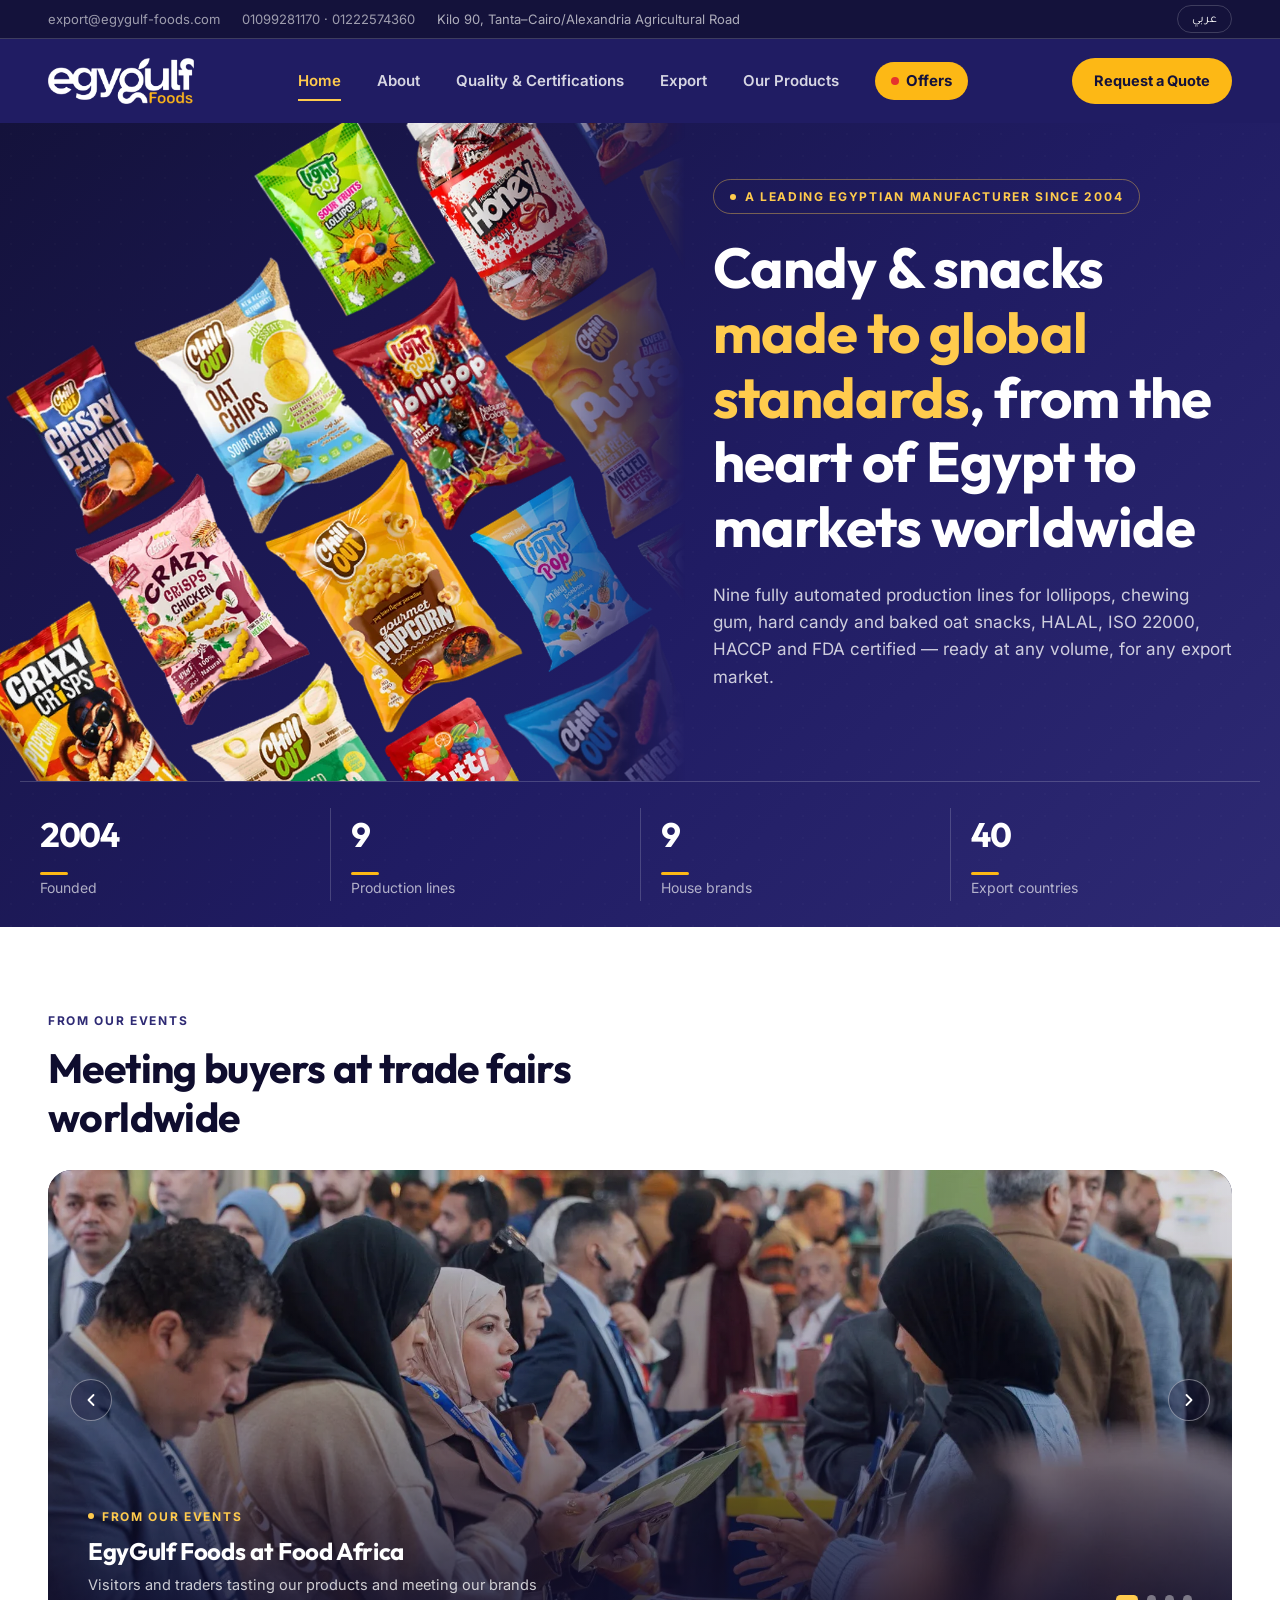
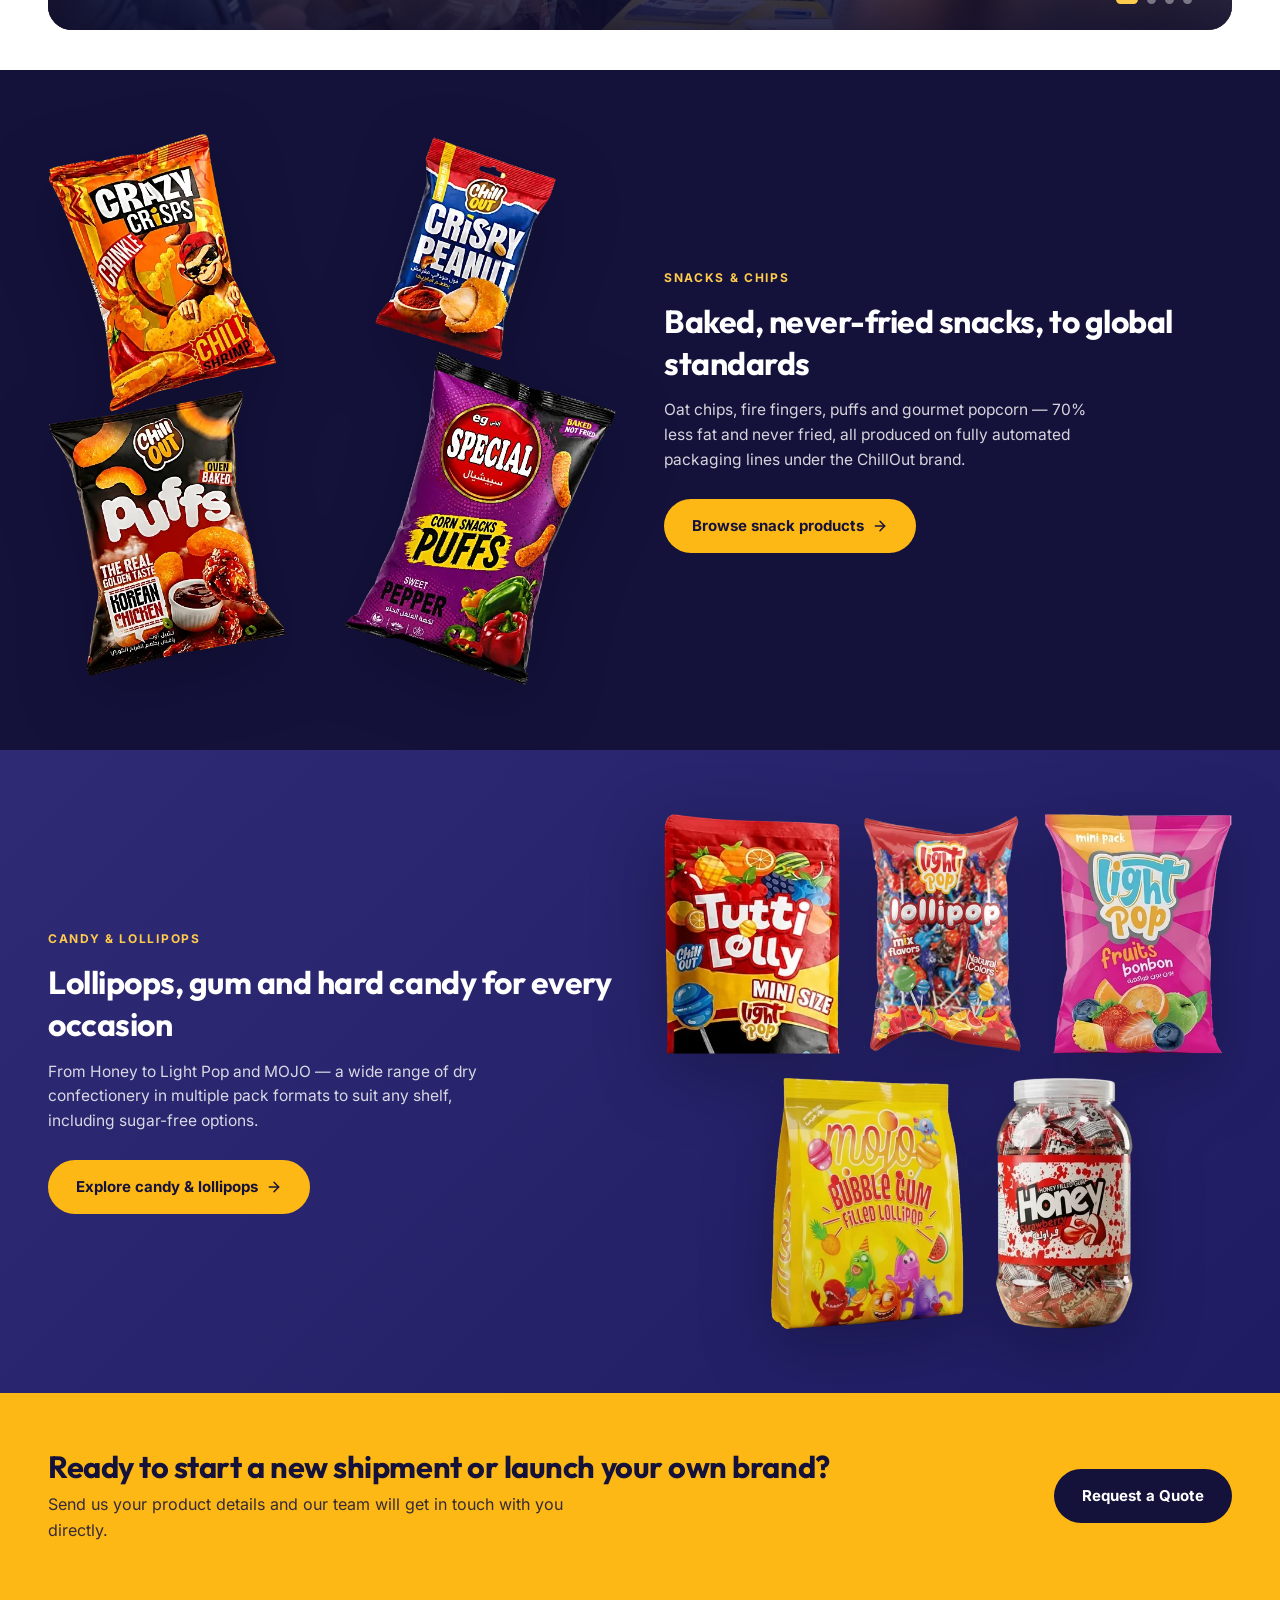
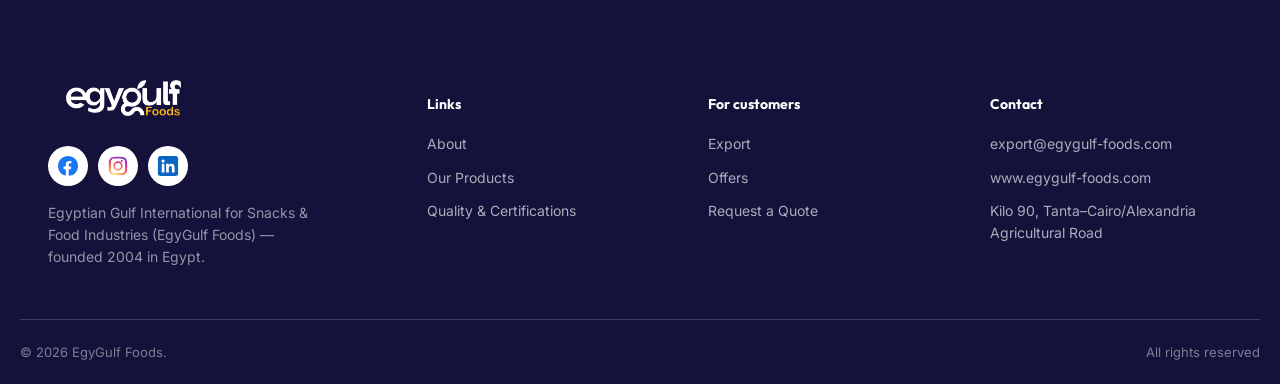
==== commit dd8615b6: "رجوع الهيدر للشكل الأصلي Co-Authored-By: Claude Opus 5.5 <noreply@anthropic.com> Claude-Session: htt" ====
--- a/index.html
+++ b/index.html
@@ -32,8 +32,14 @@
 
 <!-- Utility bar -->
 <div class="utility-bar">
-  <div class="ticker"><div class="ticker-track"><div class="ticker-group"><span class="tk" data-i18n="ticker.1"></span><span class="tk-star" aria-hidden="true">✦</span><span class="tk" data-i18n="ticker.2"></span><span class="tk-star" aria-hidden="true">✦</span><a class="tk" href="mailto:export@egygulf-foods.com" data-set="email">export@egygulf-foods.com</a><span class="tk-star" aria-hidden="true">✦</span><span class="tk" data-i18n="ticker.3"></span><span class="tk-star" aria-hidden="true">✦</span><span class="tk" data-i18n="ticker.4"></span><span class="tk-star" aria-hidden="true">✦</span><span class="tk" data-i18n="ticker.5"></span><span class="tk-star" aria-hidden="true">✦</span><span class="tk tk-phones" data-set="phones"><a href="tel:+201099281170">01099281170</a> · <a href="tel:+201222574360">01222574360</a></span><span class="tk-star" aria-hidden="true">✦</span></div><div class="ticker-group" aria-hidden="true"><span class="tk" data-i18n="ticker.1"></span><span class="tk-star" aria-hidden="true">✦</span><span class="tk" data-i18n="ticker.2"></span><span class="tk-star" aria-hidden="true">✦</span><a class="tk" href="mailto:export@egygulf-foods.com" data-set="email">export@egygulf-foods.com</a><span class="tk-star" aria-hidden="true">✦</span><span class="tk" data-i18n="ticker.3"></span><span class="tk-star" aria-hidden="true">✦</span><span class="tk" data-i18n="ticker.4"></span><span class="tk-star" aria-hidden="true">✦</span><span class="tk" data-i18n="ticker.5"></span><span class="tk-star" aria-hidden="true">✦</span><span class="tk tk-phones" data-set="phones"><a href="tel:+201099281170">01099281170</a> · <a href="tel:+201222574360">01222574360</a></span><span class="tk-star" aria-hidden="true">✦</span></div></div></div>
-  <button class="lang-toggle" id="langToggle" type="button" aria-label="Language"><svg viewBox="0 0 24 24" aria-hidden="true"><circle cx="12" cy="12" r="9"/><path d="M3 12h18M12 3a14 14 0 0 1 0 18M12 3a14 14 0 0 0 0 18"/></svg><span class="lang-label">EN</span></button>
+  <div class="container">
+    <div class="utility-links">
+      <a href="mailto:export@egygulf-foods.com" data-set="email">export@egygulf-foods.com</a>
+      <span class="util-phones" data-set="phones"><a href="tel:+201099281170">01099281170</a> · <a href="tel:+201222574360">01222574360</a></span>
+      <span data-i18n="util.location">كيلو 90 طريق طنطا–القاهرة/الإسكندرية الزراعي</span>
+    </div>
+    <button class="lang-toggle" id="langToggle">EN</button>
+  </div>
 </div>
 
 <!-- Navbar -->
@@ -45,15 +51,15 @@
       </span>
     </a>
     <nav class="nav-links">
-      <a href="index.html" class="active" aria-current="page"><span class="roll" data-i18n="nav.home">الرئيسية</span></a>
-      <a href="about.html"><span class="roll" data-i18n="nav.about">من نحن</span></a>
-      <a href="certifications.html"><span class="roll" data-i18n="nav.certs">الجودة والاعتماد</span></a>
-      <a href="export.html"><span class="roll" data-i18n="nav.export">التصدير</span></a>
-      <a href="products.html"><span class="roll" data-i18n="nav.products">منتجاتنا</span></a>
-      <a href="offers.html" class="nav-offers"><span class="roll" data-i18n="nav.offers">العروض</span><span class="hot-tag" data-i18n="nav.hot">جديد</span></a>
+      <a href="index.html" class="active" data-i18n="nav.home">الرئيسية</a>
+      <a href="about.html" data-i18n="nav.about">من نحن</a>
+      <a href="certifications.html" data-i18n="nav.certs">الجودة والاعتماد</a>
+      <a href="export.html" data-i18n="nav.export">التصدير</a>
+      <a href="products.html" data-i18n="nav.products">منتجاتنا</a>
+      <a href="offers.html" class="nav-offers"><span class="nav-offers-dot" aria-hidden="true"></span><span data-i18n="nav.offers">العروض</span></a>
     </nav>
-    <a href="contact.html" class="nav-cta"><span class="roll" data-i18n="nav.cta">اطلب عرض سعر</span></a>
-    <button class="nav-toggle" type="button" aria-label="menu" aria-expanded="false"><span></span><span></span><span></span></button>
+    <a href="contact.html" class="nav-cta" data-i18n="nav.cta">اطلب عرض سعر</a>
+    <button class="nav-toggle" aria-label="menu">☰</button>
   </div>
 </header>
 
--- a/styles.css
+++ b/styles.css
@@ -1367,112 +1367,3 @@
 .has-arrow.back::after{transform:scaleX(-1);}
 html[dir="rtl"] .has-arrow.back::after{transform:none;}
 .product-more.has-arrow{display:inline-flex;}
-
-/* ==========================================================================
-   Header — "liquid glass" (Nov 2026): a floating frosted capsule with specular
-   edges; a glass lens slides between links; the bar floats over the page on scroll
-   ========================================================================== */
-body{background:linear-gradient(var(--blue-950), var(--blue-950)) top / 100% 132px no-repeat, var(--cream-50);}
-.utility-bar{display:flex; align-items:stretch; height:36px; background:transparent; color:rgba(255,255,255,.62); border:0; font-size:12.5px; font-weight:600; overflow:hidden;}
-.ticker{flex:1; min-width:0; overflow:hidden; display:flex; align-items:center;
-  -webkit-mask-image:linear-gradient(90deg,transparent,#000 8%,#000 92%,transparent); mask-image:linear-gradient(90deg,transparent,#000 8%,#000 92%,transparent);}
-.ticker-track{display:flex; width:max-content; animation:tickerMove 60s linear infinite;}
-html[dir="rtl"] .ticker-track{animation-name:tickerMoveRtl;}
-.utility-bar:hover .ticker-track{animation-play-state:paused;}
-.ticker-group{display:flex; align-items:center; flex:none;}
-.tk{white-space:nowrap; padding:0 18px; color:rgba(255,255,255,.62);}
-a.tk, .tk-phones a{color:rgba(255,255,255,.8);}
-a.tk:hover, .tk-phones a:hover{color:#fff;}
-.tk-phones{display:inline-flex; gap:6px;}
-.tk-star{font-size:9px; color:rgba(255,255,255,.3);}
-@keyframes tickerMove{to{transform:translateX(-50%);}}
-@keyframes tickerMoveRtl{to{transform:translateX(50%);}}
-
-/* the glass recipe, shared by the capsule, the lens, the language pill and the CTA */
-.lang-toggle, .navbar .container, .nav-ind, .nav-cta, .nav-links.open{
-  --g-tint: rgba(255,255,255,.08);
-  background:
-    linear-gradient(180deg, rgba(255,255,255,.14) 0%, rgba(255,255,255,0) 55%),
-    var(--g-tint);
-  backdrop-filter:blur(24px) saturate(185%); -webkit-backdrop-filter:blur(24px) saturate(185%);
-  border:1px solid rgba(255,255,255,.18);
-  box-shadow:
-    inset 0 1px 0 rgba(255,255,255,.5),
-    inset 1px 0 0 rgba(255,255,255,.12),
-    inset 0 -1px 1px rgba(255,255,255,.12),
-    inset 0 0 24px rgba(255,255,255,.05);
-}
-.lang-toggle{flex:none; align-self:center; display:inline-flex; align-items:center; gap:7px; height:26px; margin-inline:14px; padding:0 12px; border-radius:999px;
-  color:#fff; font:inherit; font-weight:700; font-size:12px; cursor:pointer; transition:background .25s;}
-.lang-toggle svg{width:14px; height:14px; fill:none; stroke:currentColor; stroke-width:1.8; transition:transform .6s;}
-.lang-toggle:hover{--g-tint:rgba(255,255,255,.2);}
-.lang-toggle:hover svg{transform:rotate(180deg);}
-
-.navbar{position:sticky; top:10px; z-index:60; background:transparent; border:0; padding:8px 0 10px; pointer-events:none;}
-.navbar .container{pointer-events:auto; position:relative; height:70px; gap:20px; border-radius:26px; padding-inline:22px 10px;
-  --g-tint: rgba(32,28,99,.42); max-width:1260px; transition:box-shadow .35s, background .35s;}
-html[dir="rtl"] .navbar .container{padding-inline:22px 10px;}
-.navbar .container::before{content:""; position:absolute; inset:0; border-radius:inherit; pointer-events:none;
-  background:radial-gradient(120% 140% at 12% -30%, rgba(255,255,255,.22), transparent 45%),
-             radial-gradient(80% 120% at 100% 130%, rgba(120,180,255,.14), transparent 50%);}
-.navbar.scrolled .container{--g-tint: rgba(20,18,59,.64);
-  box-shadow:inset 0 1px 0 rgba(255,255,255,.5), inset 1px 0 0 rgba(255,255,255,.12), inset 0 -1px 1px rgba(255,255,255,.12), inset 0 0 24px rgba(255,255,255,.05),
-             0 24px 50px -20px rgba(8,6,40,.6), 0 2px 8px rgba(8,6,40,.18);}
-.brand{position:relative;}
-.brand-mark-img{height:40px; transition:transform .4s cubic-bezier(.3,1.6,.5,1);}
-.brand:hover .brand-mark-img{transform:scale(1.05);}
-
-.nav-links{position:relative; gap:2px; isolation:isolate; padding:4px; border-radius:999px; background:rgba(0,0,0,.14); box-shadow:inset 0 1px 3px rgba(0,0,0,.25), 0 1px 0 rgba(255,255,255,.08);}
-.nav-ind{position:absolute; z-index:-1; top:4px; bottom:4px; border-radius:999px; --g-tint:rgba(255,255,255,.16); opacity:0;
-  transition:left .5s cubic-bezier(.34,1.56,.64,1), width .5s cubic-bezier(.34,1.56,.64,1), opacity .25s, transform .25s;}
-.nav-ind.moving{transform:scaleY(.86);}
-.nav-links a{position:relative; display:inline-flex; align-items:center; padding:9px 16px; border-radius:999px;
-  font-size:14.5px; font-weight:600; color:rgba(255,255,255,.72); transition:color .25s;}
-.nav-links a::after, .nav-links a.active::after{display:none;}
-.nav-links a.active, .nav-links a.is-ind, .nav-links a:hover{color:#fff;}
-.roll{display:inline-block; overflow:hidden; height:1.4em; line-height:1.4em; vertical-align:top;}
-.roll-in{display:block; text-shadow:0 1.4em 0 currentColor; transition:transform .45s cubic-bezier(.6,0,.2,1);}
-a:hover .roll-in{transform:translateY(-1.4em);}
-
-.nav-links a.nav-offers{background:none; color:rgba(255,255,255,.72); padding:9px 16px; animation:none; box-shadow:none;}
-.nav-links a.nav-offers:hover, .nav-links a.nav-offers.is-ind, .nav-links a.nav-offers.active{background:none; color:#fff;}
-.hot-tag{position:absolute; top:-6px; inset-inline-end:-6px; padding:2px 7px; border-radius:999px; background:linear-gradient(180deg,#FF5A50,#E5322D); color:#fff;
-  font-size:9.5px; font-weight:800; letter-spacing:.05em; line-height:1.4; box-shadow:inset 0 1px 0 rgba(255,255,255,.45), 0 4px 10px -3px rgba(229,50,45,.8); pointer-events:none;}
-html[dir="rtl"] .hot-tag{letter-spacing:0; font-size:10px;}
-
-.nav-cta{position:relative; overflow:hidden; display:inline-flex; align-items:center; height:50px; padding:0 22px; border-radius:999px;
-  --g-tint:rgba(255,255,255,.86); color:var(--blue-950); font-size:14.5px; font-weight:800;
-  transition:transform .25s cubic-bezier(.34,1.56,.64,1), --g-tint .25s;}
-.nav-cta::after{content:""; position:absolute; inset:0; border-radius:inherit; pointer-events:none;
-  background:linear-gradient(115deg, transparent 30%, rgba(255,255,255,.9) 50%, transparent 70%); translate:-130% 0;}
-.nav-cta:hover{transform:scale(1.04); --g-tint:#fff;}
-.nav-cta:hover::after{translate:130% 0; transition:translate .8s ease;}
-.nav-cta.active{outline:2px solid rgba(255,255,255,.6); outline-offset:3px;}
-
-.nav-toggle{flex-direction:column; justify-content:center; align-items:center; gap:5px; width:44px; height:44px; border-radius:999px;
-  background:rgba(255,255,255,.1); border:1px solid rgba(255,255,255,.2); box-shadow:inset 0 1px 0 rgba(255,255,255,.4); cursor:pointer; padding:0;}
-.nav-toggle span{display:block; width:18px; height:2px; border-radius:2px; background:#fff; transition:transform .25s, opacity .2s;}
-.nav-toggle.is-open span:nth-child(1){transform:translateY(7px) rotate(45deg);}
-.nav-toggle.is-open span:nth-child(2){opacity:0;}
-.nav-toggle.is-open span:nth-child(3){transform:translateY(-7px) rotate(-45deg);}
-
-.bp-nav{top:calc(var(--nav-h, 88px) + 10px);}
-
-@media (max-width:1180px){ .nav-links a, .nav-links a.nav-offers{padding:9px 11px; font-size:14px;} .navbar .container{gap:12px;} }
-@media (max-width:960px){
-  body{background-size:100% 116px, auto;}
-  .navbar{top:8px; padding:6px 0 8px;}
-  .navbar .container{height:62px; border-radius:22px; padding-inline:16px 8px; margin-inline:10px; width:auto;}
-  html[dir="rtl"] .navbar .container{padding-inline:16px 8px;}
-  .nav-toggle{display:flex;}
-  .nav-ind{display:none;}
-  .nav-links{background:none; box-shadow:none; padding:0;}
-  .nav-links.open{--g-tint:#16144A; backdrop-filter:none; -webkit-backdrop-filter:none; top:calc(100% + 8px); inset-inline:0; border-radius:22px; padding:8px; gap:2px;
-    box-shadow:inset 0 1px 0 rgba(255,255,255,.4), 0 24px 50px -16px rgba(0,0,0,.6);}
-  .nav-links.open a, .nav-links.open a.nav-offers{border:0; border-radius:16px; padding:14px 16px; font-size:16px; justify-content:flex-start; margin:0;}
-  .nav-links.open a.active{background:rgba(255,255,255,.14); box-shadow:inset 0 1px 0 rgba(255,255,255,.3);}
-  .nav-links.open .hot-tag{position:static; margin-inline-start:10px;}
-  .nav-cta{height:44px; padding:0 16px; font-size:13px; white-space:nowrap;}
-}
-@media (max-width:420px){ .navbar .brand-mark-img{height:30px;} .nav-cta{padding:0 12px; font-size:12px;} }
-@media (prefers-reduced-motion:reduce){ .ticker-track{animation:none;} .roll-in, .nav-ind{transition:none;} }
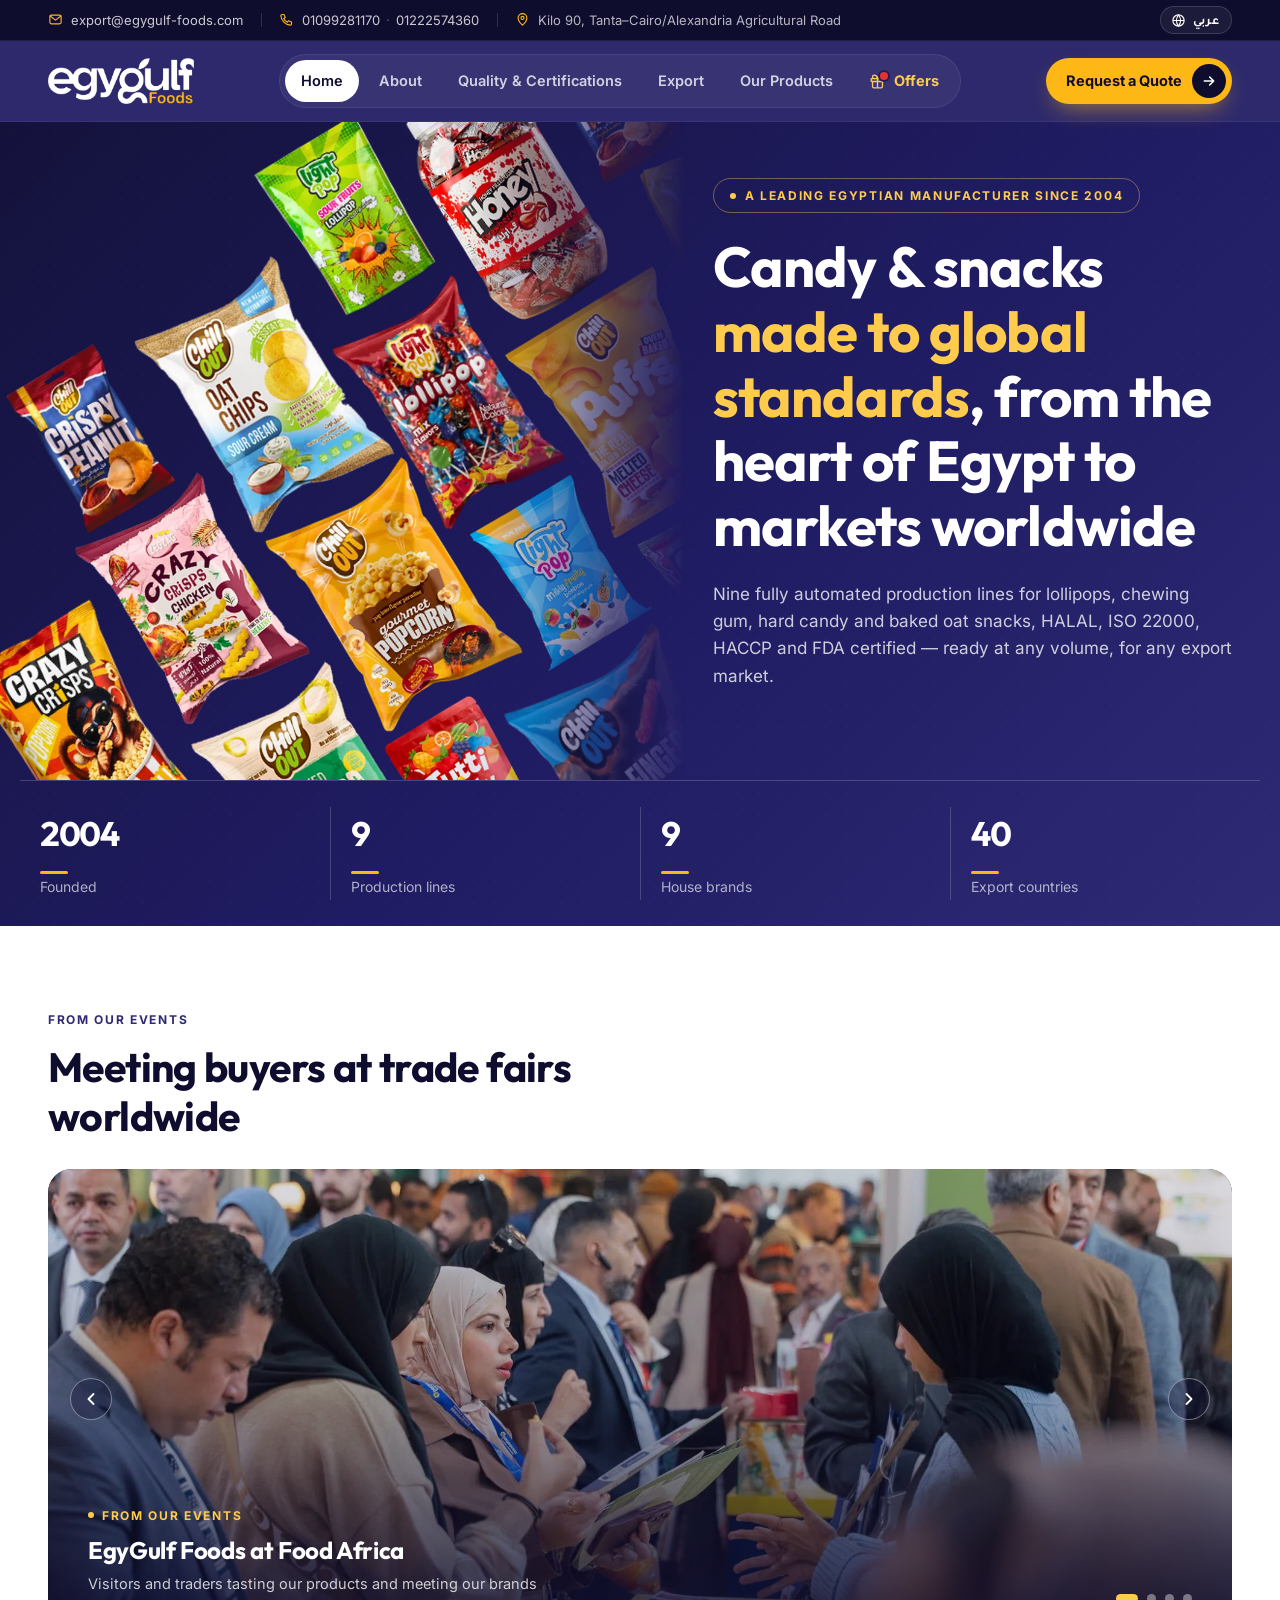
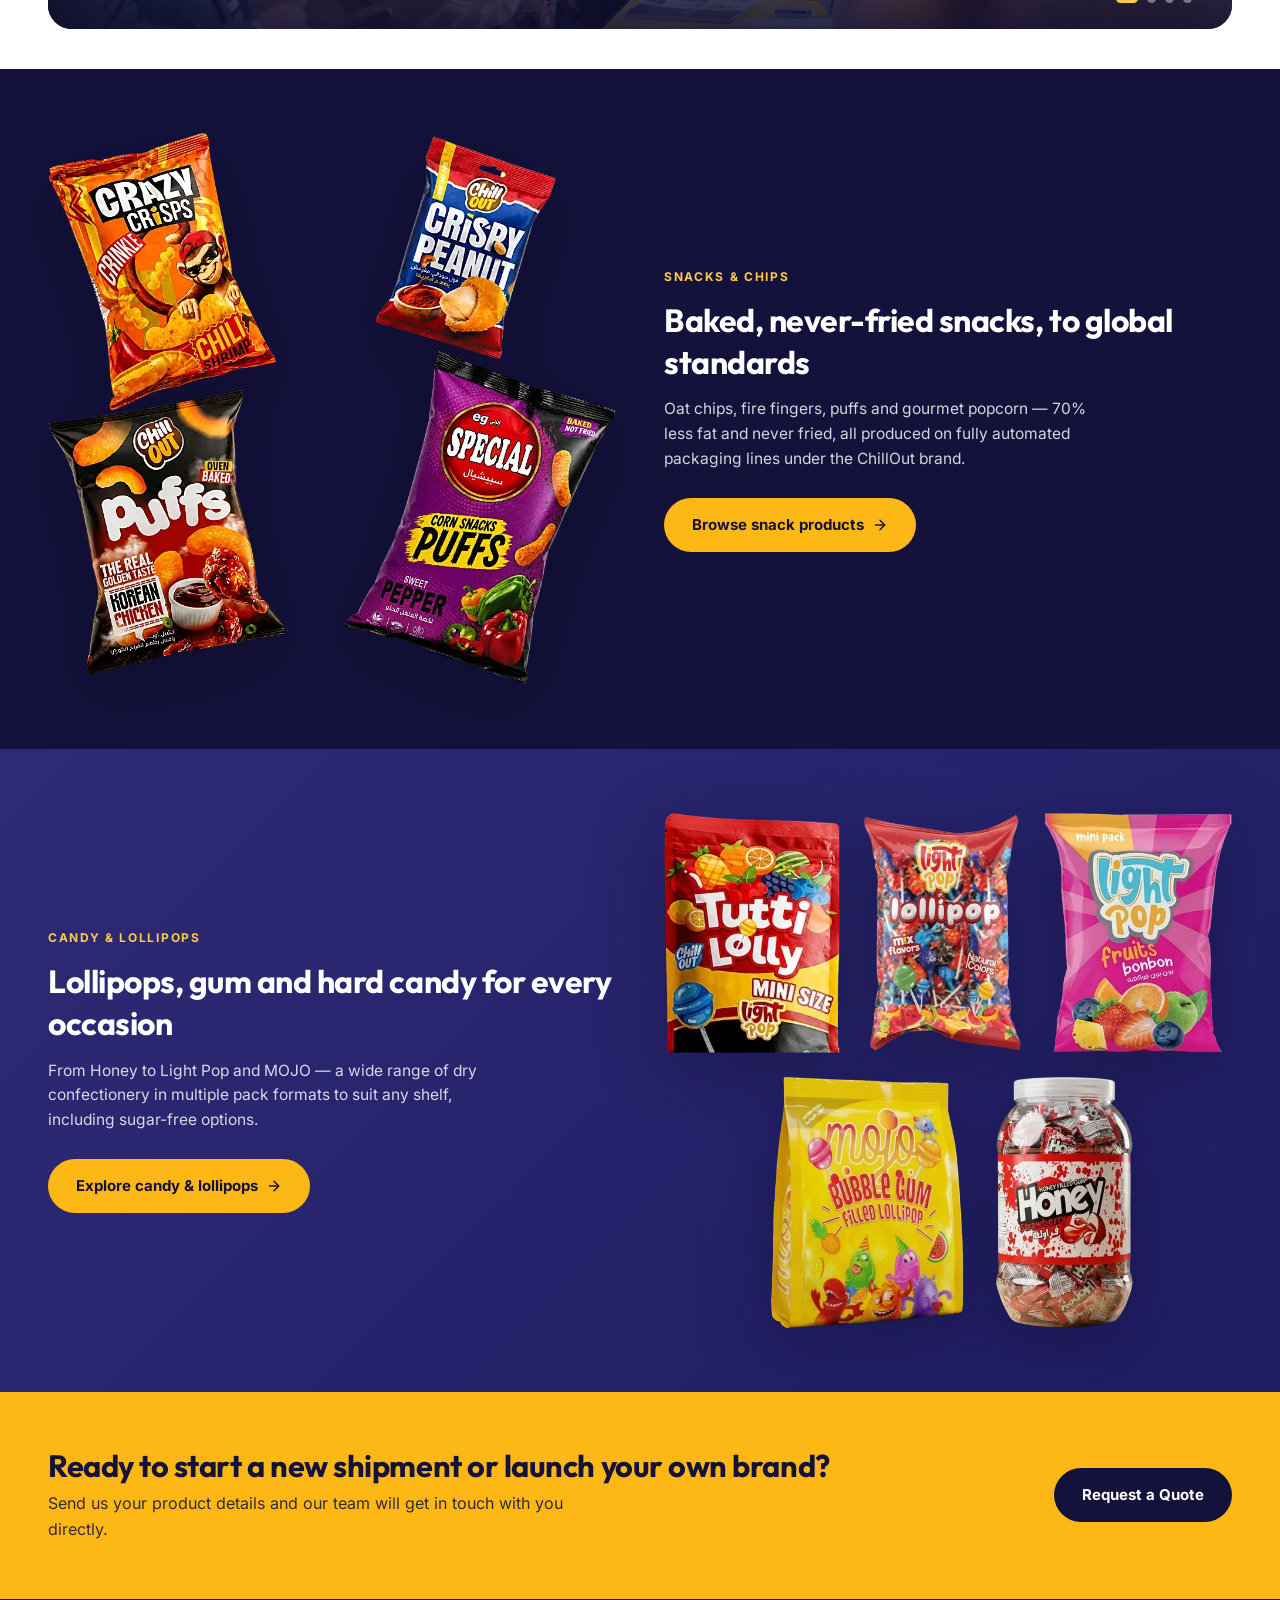
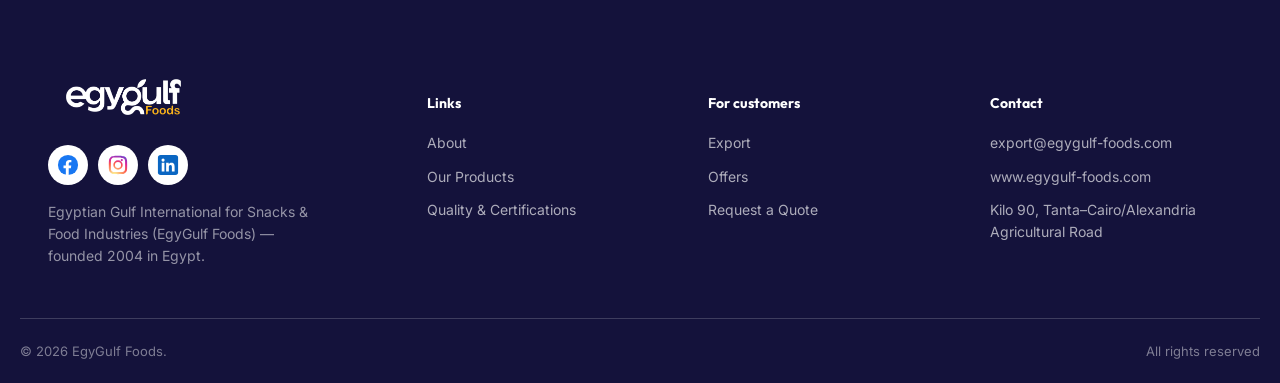
==== commit bf54601b: "Revert "الهيدر: تصميم ليكويد جلاس (كبسولة زجاج عايمة، عدسة زجاج بتتحرك بين اللينكات، شريط علوي متحرك" ====
--- a/index.html
+++ b/index.html
@@ -34,11 +34,11 @@
 <div class="utility-bar">
   <div class="container">
     <div class="utility-links">
-      <a href="mailto:export@egygulf-foods.com" data-set="email">export@egygulf-foods.com</a>
-      <span class="util-phones" data-set="phones"><a href="tel:+201099281170">01099281170</a> · <a href="tel:+201222574360">01222574360</a></span>
-      <span data-i18n="util.location">كيلو 90 طريق طنطا–القاهرة/الإسكندرية الزراعي</span>
-    </div>
-    <button class="lang-toggle" id="langToggle">EN</button>
+      <span class="util-item"><svg viewBox="0 0 24 24" aria-hidden="true"><rect x="3" y="5" width="18" height="14" rx="2.5"/><path d="m3.5 6.5 8.5 6.5 8.5-6.5"/></svg><a href="mailto:export@egygulf-foods.com" data-set="email">export@egygulf-foods.com</a></span>
+      <span class="util-item"><svg viewBox="0 0 24 24" aria-hidden="true"><path d="M5 4h3l2 5-2.5 1.5a11 11 0 0 0 6 6L15 14l5 2v3a2 2 0 0 1-2 2A16 16 0 0 1 3 6a2 2 0 0 1 2-2"/></svg><span class="util-phones" data-set="phones"><a href="tel:+201099281170">01099281170</a> · <a href="tel:+201222574360">01222574360</a></span></span>
+      <span class="util-item util-loc"><svg viewBox="0 0 24 24" aria-hidden="true"><path d="M12 21s-7-6.2-7-11.5a7 7 0 0 1 14 0C19 14.8 12 21 12 21z"/><circle cx="12" cy="9.5" r="2.5"/></svg><span data-i18n="util.location">كيلو 90 طريق طنطا–القاهرة/الإسكندرية الزراعي</span></span>
+    </div>
+    <button class="lang-toggle" id="langToggle" type="button" aria-label="Language"><svg viewBox="0 0 24 24" aria-hidden="true"><circle cx="12" cy="12" r="9"/><path d="M3 12h18M12 3a14 14 0 0 1 0 18M12 3a14 14 0 0 0 0 18"/></svg><span class="lang-label">EN</span></button>
   </div>
 </div>
 
@@ -51,15 +51,15 @@
       </span>
     </a>
     <nav class="nav-links">
-      <a href="index.html" class="active" data-i18n="nav.home">الرئيسية</a>
+      <a href="index.html" class="active" aria-current="page" data-i18n="nav.home">الرئيسية</a>
       <a href="about.html" data-i18n="nav.about">من نحن</a>
       <a href="certifications.html" data-i18n="nav.certs">الجودة والاعتماد</a>
       <a href="export.html" data-i18n="nav.export">التصدير</a>
       <a href="products.html" data-i18n="nav.products">منتجاتنا</a>
-      <a href="offers.html" class="nav-offers"><span class="nav-offers-dot" aria-hidden="true"></span><span data-i18n="nav.offers">العروض</span></a>
+      <a href="offers.html" class="nav-offers"><span class="nav-offers-ic"><svg viewBox="0 0 24 24" aria-hidden="true"><rect x="3" y="8" width="18" height="4" rx="1"/><path d="M12 8v13M19 12v7a2 2 0 0 1-2 2H7a2 2 0 0 1-2-2v-7M7.5 8a2.5 2.5 0 0 1 0-5C11 3 12 8 12 8s1-5 4.5-5a2.5 2.5 0 0 1 0 5"/></svg><span class="nav-offers-dot" aria-hidden="true"></span></span><span data-i18n="nav.offers">العروض</span></a>
     </nav>
-    <a href="contact.html" class="nav-cta" data-i18n="nav.cta">اطلب عرض سعر</a>
-    <button class="nav-toggle" aria-label="menu">☰</button>
+    <a href="contact.html" class="nav-cta"><span data-i18n="nav.cta">اطلب عرض سعر</span><span class="nav-cta-ic"><svg viewBox="0 0 24 24" aria-hidden="true"><path d="M5 12h14M13 6l6 6-6 6"/></svg></span></a>
+    <button class="nav-toggle" type="button" aria-label="menu" aria-expanded="false"><span></span><span></span><span></span></button>
   </div>
 </header>
 
--- a/styles.css
+++ b/styles.css
@@ -1367,3 +1367,98 @@
 .has-arrow.back::after{transform:scaleX(-1);}
 html[dir="rtl"] .has-arrow.back::after{transform:none;}
 .product-more.has-arrow{display:inline-flex;}
+
+/* ==========================================================================
+   Header redesign (Nov 2026): icon utility bar, pill nav, gift-icon offers, arrow CTA
+   ========================================================================== */
+.utility-bar{background:var(--ink); border-bottom:1px solid rgba(255,255,255,.07); color:rgba(255,255,255,.7); font-size:13px;}
+.utility-bar .container{height:40px;}
+.utility-links{gap:8px; align-items:center;}
+.util-item{display:inline-flex; align-items:center; gap:8px; padding:0 14px; position:relative; white-space:nowrap;}
+.util-item:first-child{padding-inline-start:0;}
+.util-item + .util-item::before{content:""; position:absolute; inset-inline-start:-4px; top:50%; width:1px; height:14px; translate:0 -50%; background:rgba(255,255,255,.14);}
+.util-item svg{width:15px; height:15px; flex:none; fill:none; stroke:var(--gold-500); stroke-width:1.8; stroke-linecap:round; stroke-linejoin:round;}
+.utility-links a{opacity:1; color:rgba(255,255,255,.78); transition:color .2s;}
+.utility-links a:hover{color:var(--gold-400);}
+.util-phones{display:inline-flex; gap:6px; color:rgba(255,255,255,.35);}
+.lang-toggle{display:inline-flex; align-items:center; gap:7px; height:28px; padding:0 12px 0 10px; border-radius:999px;
+  background:rgba(255,255,255,.06); border:1px solid rgba(255,255,255,.14); color:#fff; font:inherit; font-size:12.5px; font-weight:700; cursor:pointer;
+  transition:background .2s, border-color .2s, color .2s;}
+html[dir="rtl"] .lang-toggle{padding:0 10px 0 12px;}
+.lang-toggle svg{width:15px; height:15px; fill:none; stroke:currentColor; stroke-width:1.8;}
+.lang-toggle:hover{background:var(--gold-500); border-color:var(--gold-500); color:var(--ink);}
+
+.navbar{background:color-mix(in srgb, var(--blue-900) 94%, transparent);
+  backdrop-filter:blur(14px) saturate(1.3); -webkit-backdrop-filter:blur(14px) saturate(1.3);
+  border-bottom:1px solid rgba(255,255,255,.06); transition:box-shadow .3s, background .3s;}
+.navbar.scrolled{background:color-mix(in srgb, var(--blue-950) 92%, transparent); box-shadow:0 12px 30px -12px rgba(5,4,25,.55);}
+.navbar .container{height:80px; gap:24px;}
+
+/* links sit in one soft pill track; hover/active get their own pill */
+.nav-links{gap:4px; padding:5px; border-radius:999px; background:rgba(255,255,255,.05); border:1px solid rgba(255,255,255,.08);}
+.nav-links a{padding:9px 16px; border-radius:999px; font-size:14.5px; font-weight:600; color:rgba(255,255,255,.78);
+  transition:background .2s, color .2s;}
+.nav-links a:hover{color:#fff; background:rgba(255,255,255,.08);}
+.nav-links a.active{color:var(--ink); background:#fff;}
+.nav-links a.active::after{display:none;}
+
+/* offers: no loud yellow block — a gift icon with a live red dot */
+.nav-links a.nav-offers{background:transparent; color:var(--gold-400); font-weight:700; padding:9px 16px; gap:8px; animation:none; box-shadow:none;}
+.nav-links a.nav-offers:hover{background:rgba(253,184,21,.12); color:var(--gold-400);}
+.nav-links a.nav-offers.active{background:var(--gold-500); color:var(--ink); box-shadow:none;}
+.nav-offers-ic{position:relative; display:inline-flex;}
+.nav-offers-ic svg{width:17px; height:17px; fill:none; stroke:currentColor; stroke-width:1.9; stroke-linecap:round; stroke-linejoin:round;}
+.nav-offers-ic .nav-offers-dot{position:absolute; top:-3px; inset-inline-end:-4px; width:8px; height:8px; border:2px solid var(--blue-900);
+  box-sizing:content-box; animation:offerPing 1.8s ease-out infinite;}
+@keyframes offerPing{0%{box-shadow:0 0 0 0 rgba(229,50,45,.6);} 80%,100%{box-shadow:0 0 0 7px rgba(229,50,45,0);}}
+
+/* CTA: gold pill with a round arrow chip */
+.nav-cta{display:inline-flex; align-items:center; gap:10px; padding:6px 6px 6px 20px; font-size:14.5px; font-weight:800;
+  background:var(--gold-500); color:var(--ink); border-radius:999px; box-shadow:0 10px 24px -10px rgba(253,184,21,.7);
+  transition:transform .2s, box-shadow .2s, background .2s;}
+html[dir="rtl"] .nav-cta{padding:6px 20px 6px 6px;}
+.nav-cta:hover{transform:translateY(-1px); background:var(--gold-400); box-shadow:0 14px 28px -10px rgba(253,184,21,.8);}
+.nav-cta-ic{width:34px; height:34px; border-radius:50%; display:grid; place-items:center; background:var(--ink); color:#fff; transition:transform .3s;}
+.nav-cta-ic svg{width:16px; height:16px; fill:none; stroke:currentColor; stroke-width:2.4; stroke-linecap:round; stroke-linejoin:round;}
+html[dir="rtl"] .nav-cta-ic svg{transform:scaleX(-1);}
+.nav-cta:hover .nav-cta-ic{transform:rotate(-45deg);}
+html[dir="rtl"] .nav-cta:hover .nav-cta-ic{transform:rotate(45deg);}
+.nav-cta.active{box-shadow:0 0 0 2px #fff, 0 10px 24px -10px rgba(253,184,21,.7);}
+
+/* hamburger: three lines that morph into an X */
+.nav-toggle{flex-direction:column; justify-content:center; align-items:center; gap:5px; width:44px; height:44px; border-radius:12px;
+  background:rgba(255,255,255,.08); border:1px solid rgba(255,255,255,.12); cursor:pointer; padding:0;}
+.nav-toggle span{display:block; width:20px; height:2px; border-radius:2px; background:#fff; transition:transform .25s, opacity .2s;}
+.nav-toggle.is-open span:nth-child(1){transform:translateY(7px) rotate(45deg);}
+.nav-toggle.is-open span:nth-child(2){opacity:0;}
+.nav-toggle.is-open span:nth-child(3){transform:translateY(-7px) rotate(-45deg);}
+
+@media (max-width:1180px){
+  .util-loc{display:none;}
+  .nav-links a{padding:8px 12px; font-size:14px;}
+}
+@media (max-width:960px){
+  .utility-links{display:flex;}
+  .util-item{padding:0 10px;}
+  .util-item:not(:first-child){display:none;}
+  .utility-bar .container{justify-content:space-between;}
+  .navbar .container{height:70px;}
+  .nav-toggle{display:flex;}
+  .nav-links{background:none; border:0; padding:0;}
+  .nav-links.open{background:var(--blue-950); padding:12px 16px 18px; gap:4px; border-radius:0;}
+  .nav-links.open a{border-bottom:0; padding:13px 16px; border-radius:14px;}
+  .nav-links.open a.nav-offers{justify-content:flex-start; margin:0; padding:13px 16px;}
+  .nav-cta{padding:5px 5px 5px 14px; font-size:13px; gap:8px;}
+  html[dir="rtl"] .nav-cta{padding:5px 14px 5px 5px;}
+  .nav-cta-ic{width:28px; height:28px;}
+}
+@media (max-width:420px){
+  .nav-cta{font-size:12px; white-space:nowrap;}
+  .navbar .container{gap:8px;}
+  .navbar .brand-mark-img{height:32px;}
+}
+@media (max-width:350px){
+  .nav-cta span[data-i18n]{display:none;}
+  .nav-cta, html[dir="rtl"] .nav-cta{padding:5px;}
+}
+@media (prefers-reduced-motion:reduce){ .nav-offers-ic .nav-offers-dot{animation:none;} }
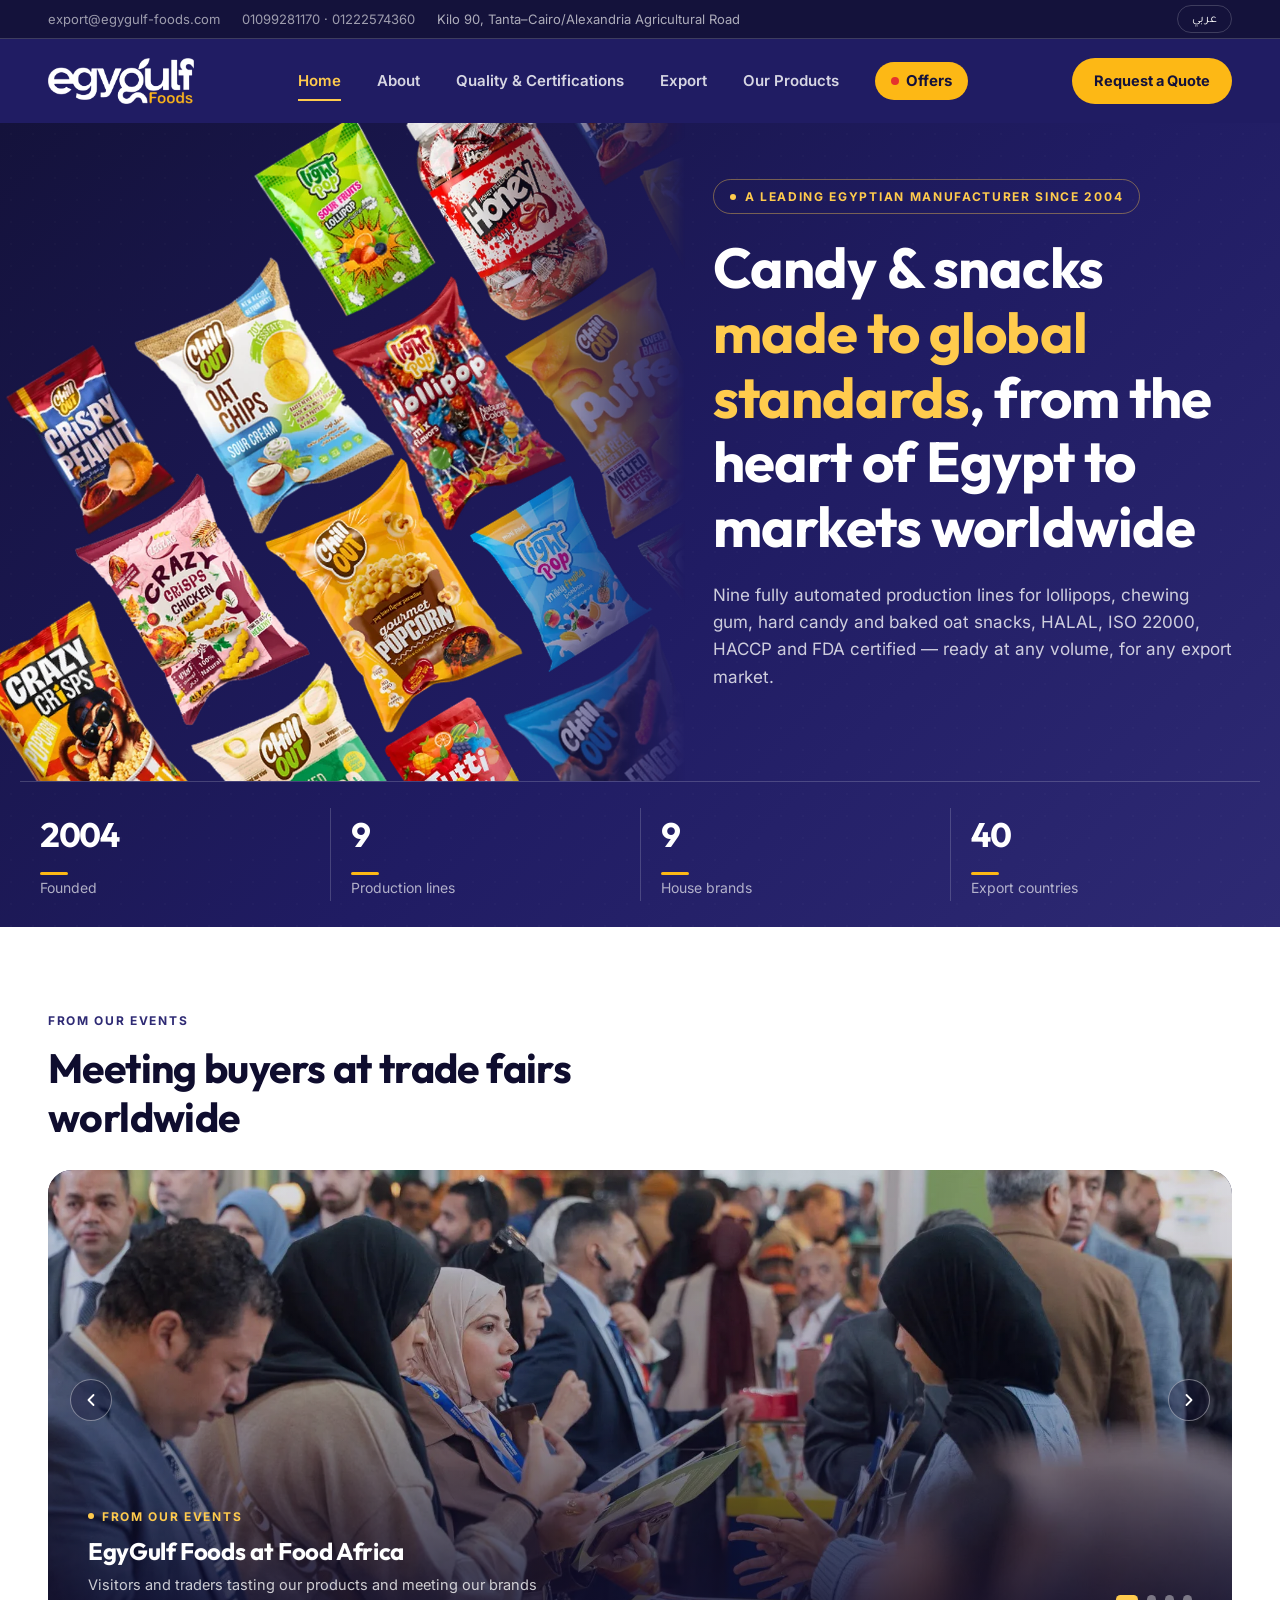
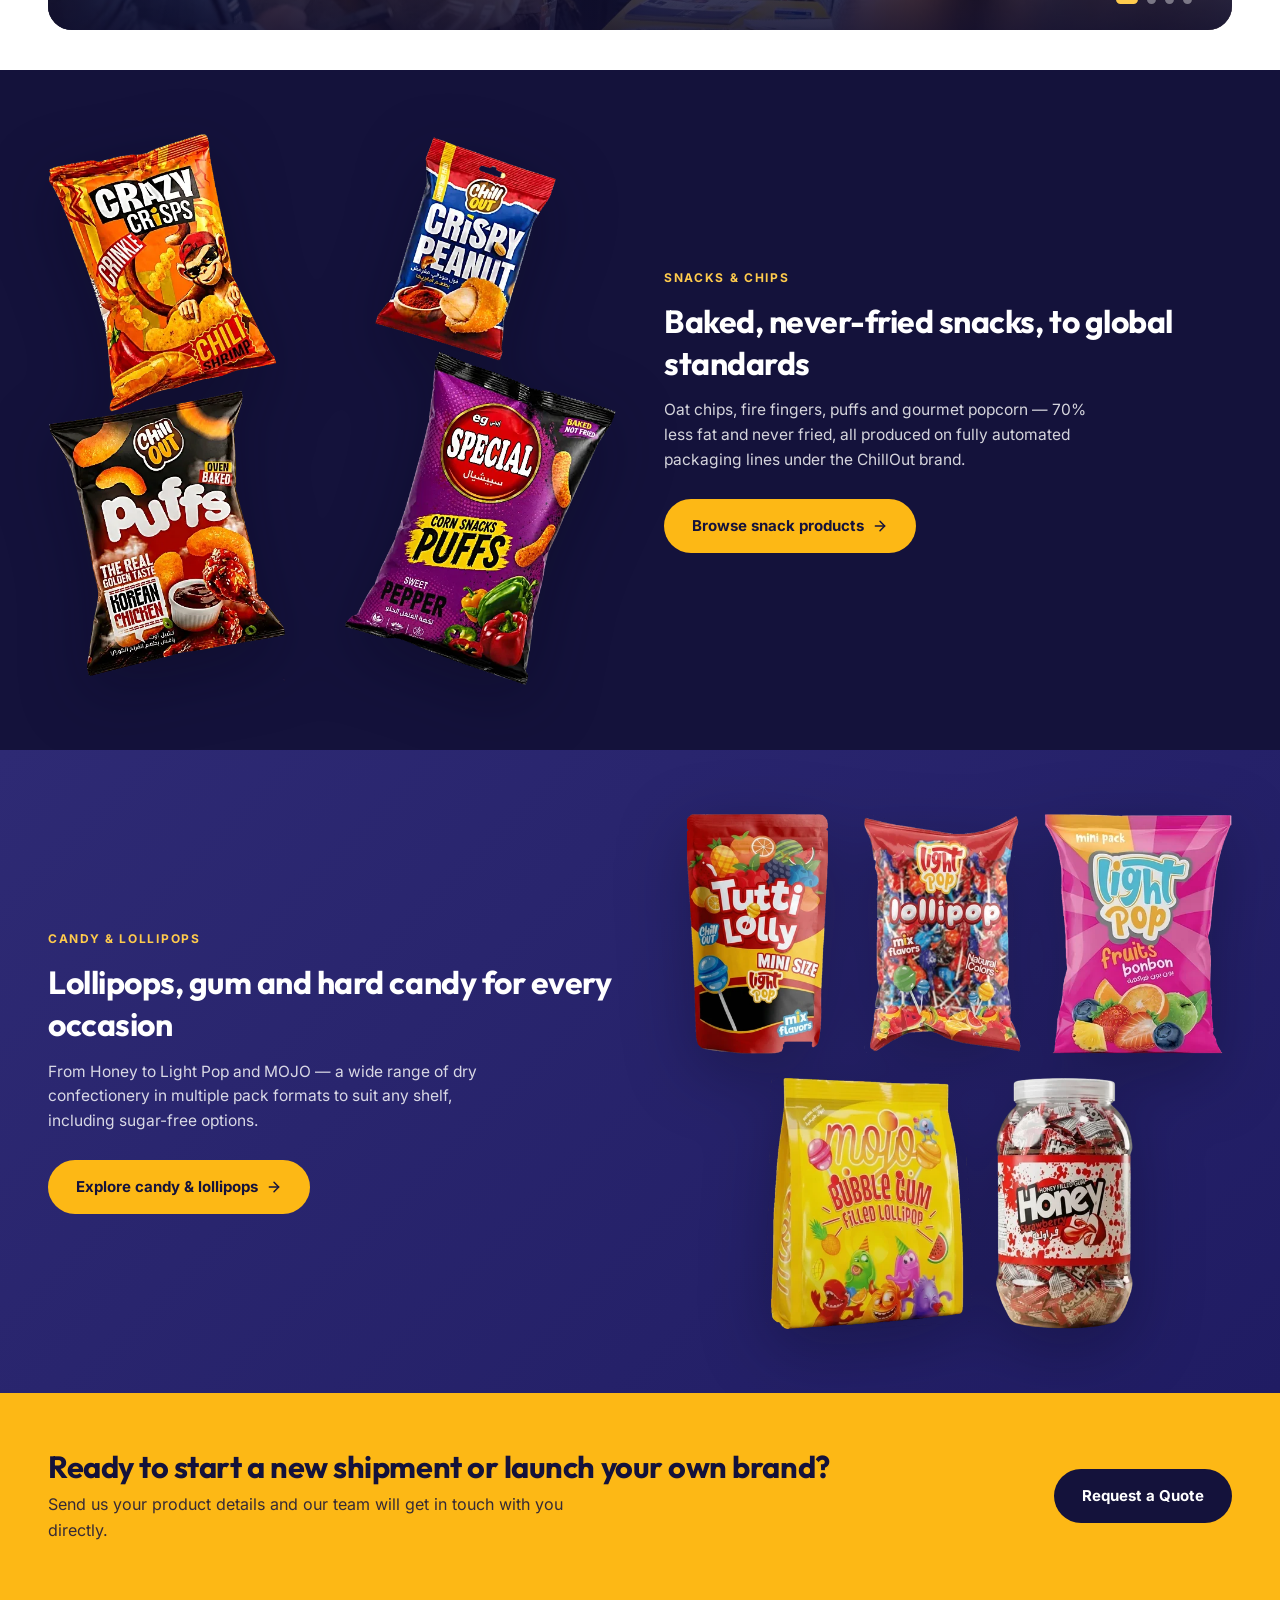
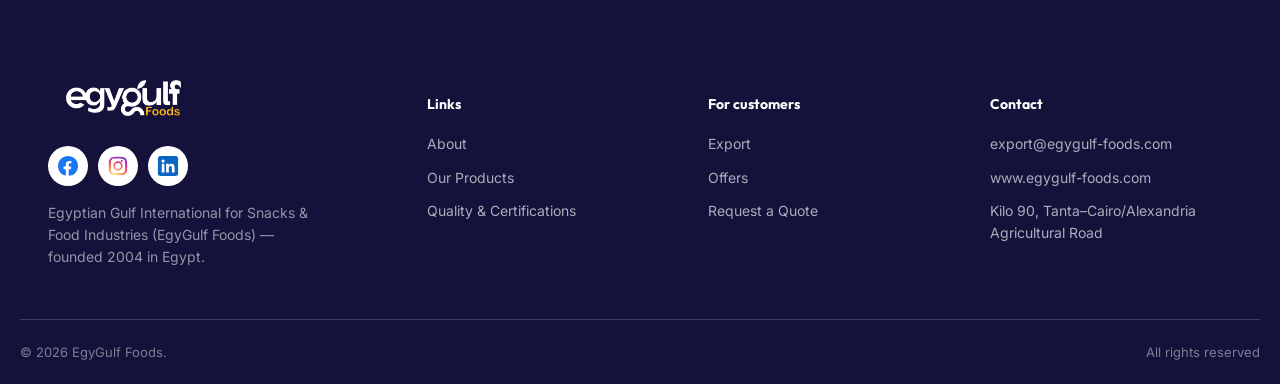
==== commit 2a9cb937: "تحديث روابط صور توتي لولي عشان الكاش يجيب الصورة الجديدة Co-Authored-By: Claude Opus 5.5 <noreply@an" ====
--- a/index.html
+++ b/index.html
@@ -34,11 +34,11 @@
 <div class="utility-bar">
   <div class="container">
     <div class="utility-links">
-      <span class="util-item"><svg viewBox="0 0 24 24" aria-hidden="true"><rect x="3" y="5" width="18" height="14" rx="2.5"/><path d="m3.5 6.5 8.5 6.5 8.5-6.5"/></svg><a href="mailto:export@egygulf-foods.com" data-set="email">export@egygulf-foods.com</a></span>
-      <span class="util-item"><svg viewBox="0 0 24 24" aria-hidden="true"><path d="M5 4h3l2 5-2.5 1.5a11 11 0 0 0 6 6L15 14l5 2v3a2 2 0 0 1-2 2A16 16 0 0 1 3 6a2 2 0 0 1 2-2"/></svg><span class="util-phones" data-set="phones"><a href="tel:+201099281170">01099281170</a> · <a href="tel:+201222574360">01222574360</a></span></span>
-      <span class="util-item util-loc"><svg viewBox="0 0 24 24" aria-hidden="true"><path d="M12 21s-7-6.2-7-11.5a7 7 0 0 1 14 0C19 14.8 12 21 12 21z"/><circle cx="12" cy="9.5" r="2.5"/></svg><span data-i18n="util.location">كيلو 90 طريق طنطا–القاهرة/الإسكندرية الزراعي</span></span>
-    </div>
-    <button class="lang-toggle" id="langToggle" type="button" aria-label="Language"><svg viewBox="0 0 24 24" aria-hidden="true"><circle cx="12" cy="12" r="9"/><path d="M3 12h18M12 3a14 14 0 0 1 0 18M12 3a14 14 0 0 0 0 18"/></svg><span class="lang-label">EN</span></button>
+      <a href="mailto:export@egygulf-foods.com" data-set="email">export@egygulf-foods.com</a>
+      <span class="util-phones" data-set="phones"><a href="tel:+201099281170">01099281170</a> · <a href="tel:+201222574360">01222574360</a></span>
+      <span data-i18n="util.location">كيلو 90 طريق طنطا–القاهرة/الإسكندرية الزراعي</span>
+    </div>
+    <button class="lang-toggle" id="langToggle">EN</button>
   </div>
 </div>
 
@@ -51,15 +51,15 @@
       </span>
     </a>
     <nav class="nav-links">
-      <a href="index.html" class="active" aria-current="page" data-i18n="nav.home">الرئيسية</a>
+      <a href="index.html" class="active" data-i18n="nav.home">الرئيسية</a>
       <a href="about.html" data-i18n="nav.about">من نحن</a>
       <a href="certifications.html" data-i18n="nav.certs">الجودة والاعتماد</a>
       <a href="export.html" data-i18n="nav.export">التصدير</a>
       <a href="products.html" data-i18n="nav.products">منتجاتنا</a>
-      <a href="offers.html" class="nav-offers"><span class="nav-offers-ic"><svg viewBox="0 0 24 24" aria-hidden="true"><rect x="3" y="8" width="18" height="4" rx="1"/><path d="M12 8v13M19 12v7a2 2 0 0 1-2 2H7a2 2 0 0 1-2-2v-7M7.5 8a2.5 2.5 0 0 1 0-5C11 3 12 8 12 8s1-5 4.5-5a2.5 2.5 0 0 1 0 5"/></svg><span class="nav-offers-dot" aria-hidden="true"></span></span><span data-i18n="nav.offers">العروض</span></a>
+      <a href="offers.html" class="nav-offers"><span class="nav-offers-dot" aria-hidden="true"></span><span data-i18n="nav.offers">العروض</span></a>
     </nav>
-    <a href="contact.html" class="nav-cta"><span data-i18n="nav.cta">اطلب عرض سعر</span><span class="nav-cta-ic"><svg viewBox="0 0 24 24" aria-hidden="true"><path d="M5 12h14M13 6l6 6-6 6"/></svg></span></a>
-    <button class="nav-toggle" type="button" aria-label="menu" aria-expanded="false"><span></span><span></span><span></span></button>
+    <a href="contact.html" class="nav-cta" data-i18n="nav.cta">اطلب عرض سعر</a>
+    <button class="nav-toggle" aria-label="menu">☰</button>
   </div>
 </header>
 
@@ -138,7 +138,7 @@
   <div class="category-block teal flip">
     <div class="container">
       <div class="category-block-media product-shot">
-        <img data-img="candyMosaic" loading="lazy" src="images/candy-lineup-v3.webp" alt="منتجات لولي بوب وهَني وتوتي لولي">
+        <img data-img="candyMosaic" loading="lazy" src="images/candy-lineup-v4.webp" alt="منتجات لولي بوب وهَني وتوتي لولي">
       </div>
       <div class="category-block-copy">
         <span class="eyebrow" style="color:var(--teal-400)" data-i18n="catBlock.candyEyebrow">حلويات ولولي بوب</span>
--- a/styles.css
+++ b/styles.css
@@ -1367,98 +1367,3 @@
 .has-arrow.back::after{transform:scaleX(-1);}
 html[dir="rtl"] .has-arrow.back::after{transform:none;}
 .product-more.has-arrow{display:inline-flex;}
-
-/* ==========================================================================
-   Header redesign (Nov 2026): icon utility bar, pill nav, gift-icon offers, arrow CTA
-   ========================================================================== */
-.utility-bar{background:var(--ink); border-bottom:1px solid rgba(255,255,255,.07); color:rgba(255,255,255,.7); font-size:13px;}
-.utility-bar .container{height:40px;}
-.utility-links{gap:8px; align-items:center;}
-.util-item{display:inline-flex; align-items:center; gap:8px; padding:0 14px; position:relative; white-space:nowrap;}
-.util-item:first-child{padding-inline-start:0;}
-.util-item + .util-item::before{content:""; position:absolute; inset-inline-start:-4px; top:50%; width:1px; height:14px; translate:0 -50%; background:rgba(255,255,255,.14);}
-.util-item svg{width:15px; height:15px; flex:none; fill:none; stroke:var(--gold-500); stroke-width:1.8; stroke-linecap:round; stroke-linejoin:round;}
-.utility-links a{opacity:1; color:rgba(255,255,255,.78); transition:color .2s;}
-.utility-links a:hover{color:var(--gold-400);}
-.util-phones{display:inline-flex; gap:6px; color:rgba(255,255,255,.35);}
-.lang-toggle{display:inline-flex; align-items:center; gap:7px; height:28px; padding:0 12px 0 10px; border-radius:999px;
-  background:rgba(255,255,255,.06); border:1px solid rgba(255,255,255,.14); color:#fff; font:inherit; font-size:12.5px; font-weight:700; cursor:pointer;
-  transition:background .2s, border-color .2s, color .2s;}
-html[dir="rtl"] .lang-toggle{padding:0 10px 0 12px;}
-.lang-toggle svg{width:15px; height:15px; fill:none; stroke:currentColor; stroke-width:1.8;}
-.lang-toggle:hover{background:var(--gold-500); border-color:var(--gold-500); color:var(--ink);}
-
-.navbar{background:color-mix(in srgb, var(--blue-900) 94%, transparent);
-  backdrop-filter:blur(14px) saturate(1.3); -webkit-backdrop-filter:blur(14px) saturate(1.3);
-  border-bottom:1px solid rgba(255,255,255,.06); transition:box-shadow .3s, background .3s;}
-.navbar.scrolled{background:color-mix(in srgb, var(--blue-950) 92%, transparent); box-shadow:0 12px 30px -12px rgba(5,4,25,.55);}
-.navbar .container{height:80px; gap:24px;}
-
-/* links sit in one soft pill track; hover/active get their own pill */
-.nav-links{gap:4px; padding:5px; border-radius:999px; background:rgba(255,255,255,.05); border:1px solid rgba(255,255,255,.08);}
-.nav-links a{padding:9px 16px; border-radius:999px; font-size:14.5px; font-weight:600; color:rgba(255,255,255,.78);
-  transition:background .2s, color .2s;}
-.nav-links a:hover{color:#fff; background:rgba(255,255,255,.08);}
-.nav-links a.active{color:var(--ink); background:#fff;}
-.nav-links a.active::after{display:none;}
-
-/* offers: no loud yellow block — a gift icon with a live red dot */
-.nav-links a.nav-offers{background:transparent; color:var(--gold-400); font-weight:700; padding:9px 16px; gap:8px; animation:none; box-shadow:none;}
-.nav-links a.nav-offers:hover{background:rgba(253,184,21,.12); color:var(--gold-400);}
-.nav-links a.nav-offers.active{background:var(--gold-500); color:var(--ink); box-shadow:none;}
-.nav-offers-ic{position:relative; display:inline-flex;}
-.nav-offers-ic svg{width:17px; height:17px; fill:none; stroke:currentColor; stroke-width:1.9; stroke-linecap:round; stroke-linejoin:round;}
-.nav-offers-ic .nav-offers-dot{position:absolute; top:-3px; inset-inline-end:-4px; width:8px; height:8px; border:2px solid var(--blue-900);
-  box-sizing:content-box; animation:offerPing 1.8s ease-out infinite;}
-@keyframes offerPing{0%{box-shadow:0 0 0 0 rgba(229,50,45,.6);} 80%,100%{box-shadow:0 0 0 7px rgba(229,50,45,0);}}
-
-/* CTA: gold pill with a round arrow chip */
-.nav-cta{display:inline-flex; align-items:center; gap:10px; padding:6px 6px 6px 20px; font-size:14.5px; font-weight:800;
-  background:var(--gold-500); color:var(--ink); border-radius:999px; box-shadow:0 10px 24px -10px rgba(253,184,21,.7);
-  transition:transform .2s, box-shadow .2s, background .2s;}
-html[dir="rtl"] .nav-cta{padding:6px 20px 6px 6px;}
-.nav-cta:hover{transform:translateY(-1px); background:var(--gold-400); box-shadow:0 14px 28px -10px rgba(253,184,21,.8);}
-.nav-cta-ic{width:34px; height:34px; border-radius:50%; display:grid; place-items:center; background:var(--ink); color:#fff; transition:transform .3s;}
-.nav-cta-ic svg{width:16px; height:16px; fill:none; stroke:currentColor; stroke-width:2.4; stroke-linecap:round; stroke-linejoin:round;}
-html[dir="rtl"] .nav-cta-ic svg{transform:scaleX(-1);}
-.nav-cta:hover .nav-cta-ic{transform:rotate(-45deg);}
-html[dir="rtl"] .nav-cta:hover .nav-cta-ic{transform:rotate(45deg);}
-.nav-cta.active{box-shadow:0 0 0 2px #fff, 0 10px 24px -10px rgba(253,184,21,.7);}
-
-/* hamburger: three lines that morph into an X */
-.nav-toggle{flex-direction:column; justify-content:center; align-items:center; gap:5px; width:44px; height:44px; border-radius:12px;
-  background:rgba(255,255,255,.08); border:1px solid rgba(255,255,255,.12); cursor:pointer; padding:0;}
-.nav-toggle span{display:block; width:20px; height:2px; border-radius:2px; background:#fff; transition:transform .25s, opacity .2s;}
-.nav-toggle.is-open span:nth-child(1){transform:translateY(7px) rotate(45deg);}
-.nav-toggle.is-open span:nth-child(2){opacity:0;}
-.nav-toggle.is-open span:nth-child(3){transform:translateY(-7px) rotate(-45deg);}
-
-@media (max-width:1180px){
-  .util-loc{display:none;}
-  .nav-links a{padding:8px 12px; font-size:14px;}
-}
-@media (max-width:960px){
-  .utility-links{display:flex;}
-  .util-item{padding:0 10px;}
-  .util-item:not(:first-child){display:none;}
-  .utility-bar .container{justify-content:space-between;}
-  .navbar .container{height:70px;}
-  .nav-toggle{display:flex;}
-  .nav-links{background:none; border:0; padding:0;}
-  .nav-links.open{background:var(--blue-950); padding:12px 16px 18px; gap:4px; border-radius:0;}
-  .nav-links.open a{border-bottom:0; padding:13px 16px; border-radius:14px;}
-  .nav-links.open a.nav-offers{justify-content:flex-start; margin:0; padding:13px 16px;}
-  .nav-cta{padding:5px 5px 5px 14px; font-size:13px; gap:8px;}
-  html[dir="rtl"] .nav-cta{padding:5px 14px 5px 5px;}
-  .nav-cta-ic{width:28px; height:28px;}
-}
-@media (max-width:420px){
-  .nav-cta{font-size:12px; white-space:nowrap;}
-  .navbar .container{gap:8px;}
-  .navbar .brand-mark-img{height:32px;}
-}
-@media (max-width:350px){
-  .nav-cta span[data-i18n]{display:none;}
-  .nav-cta, html[dir="rtl"] .nav-cta{padding:5px;}
-}
-@media (prefers-reduced-motion:reduce){ .nav-offers-ic .nav-offers-dot{animation:none;} }
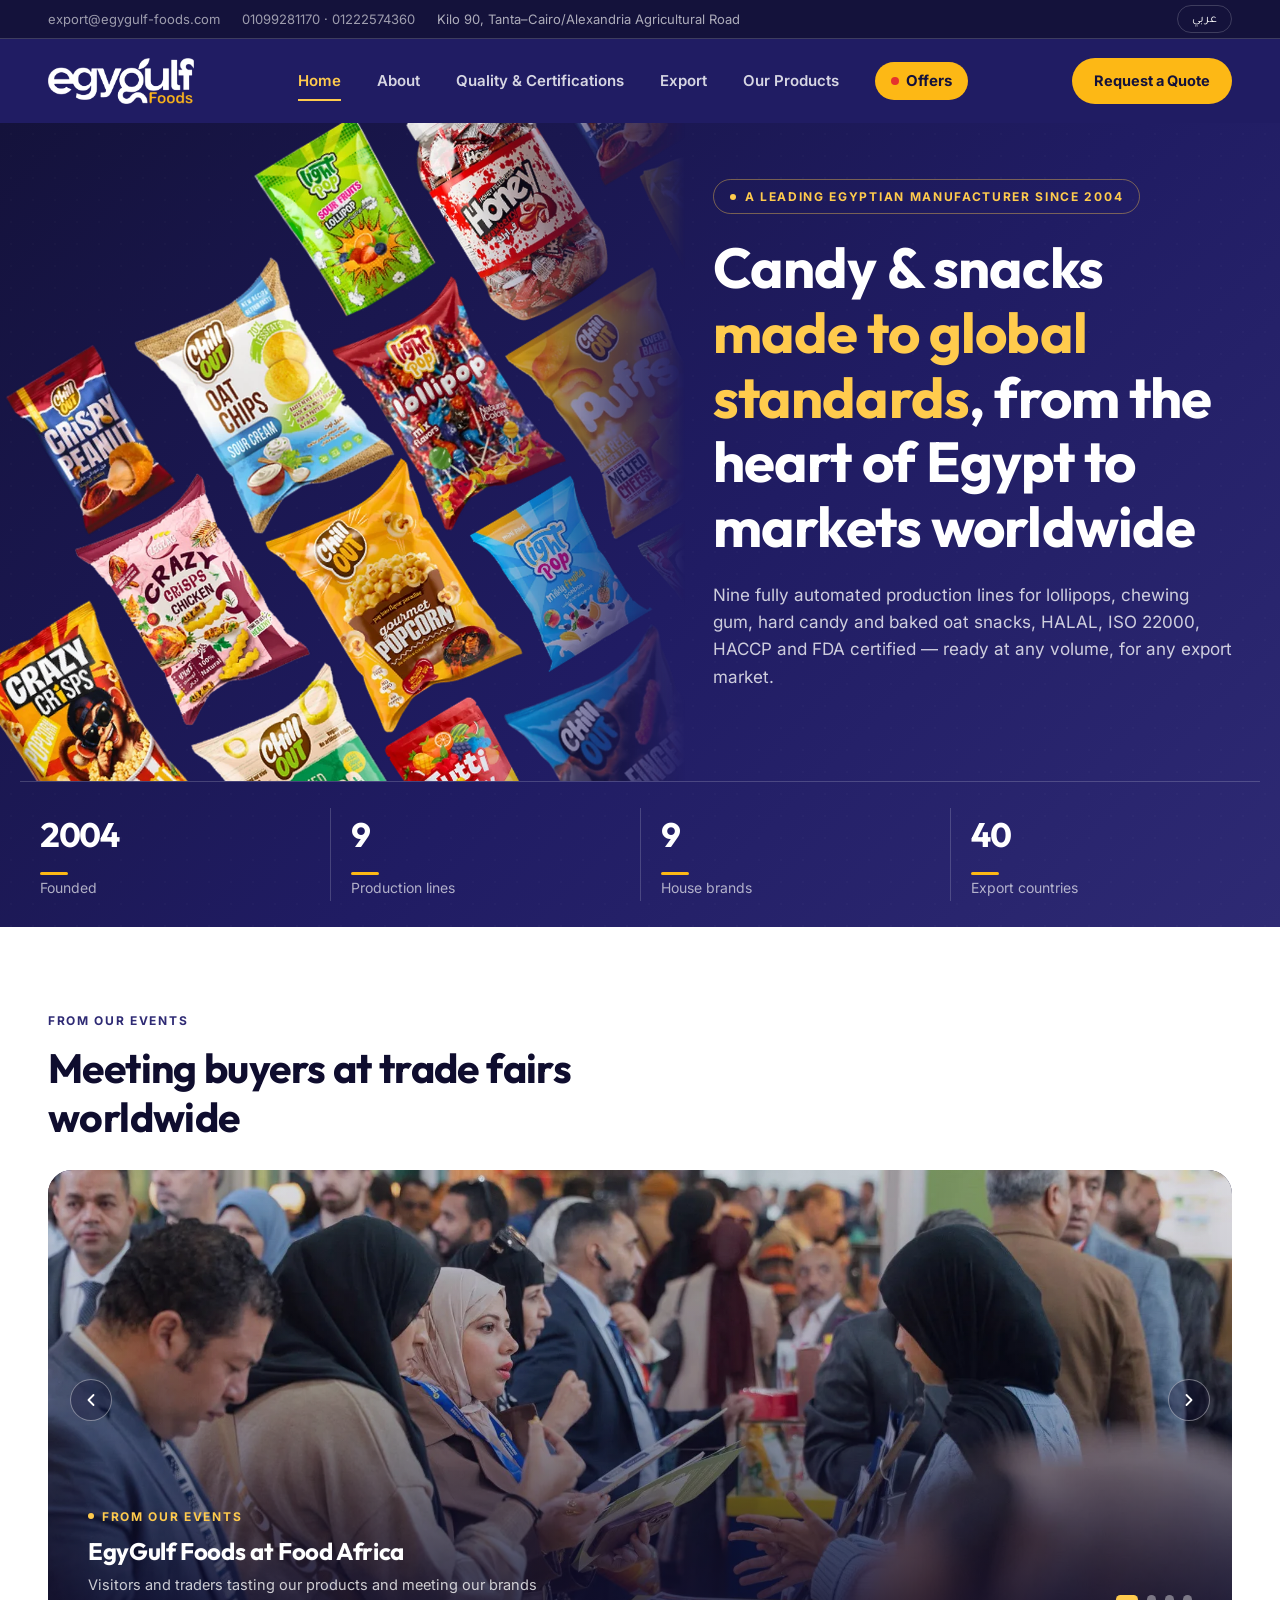
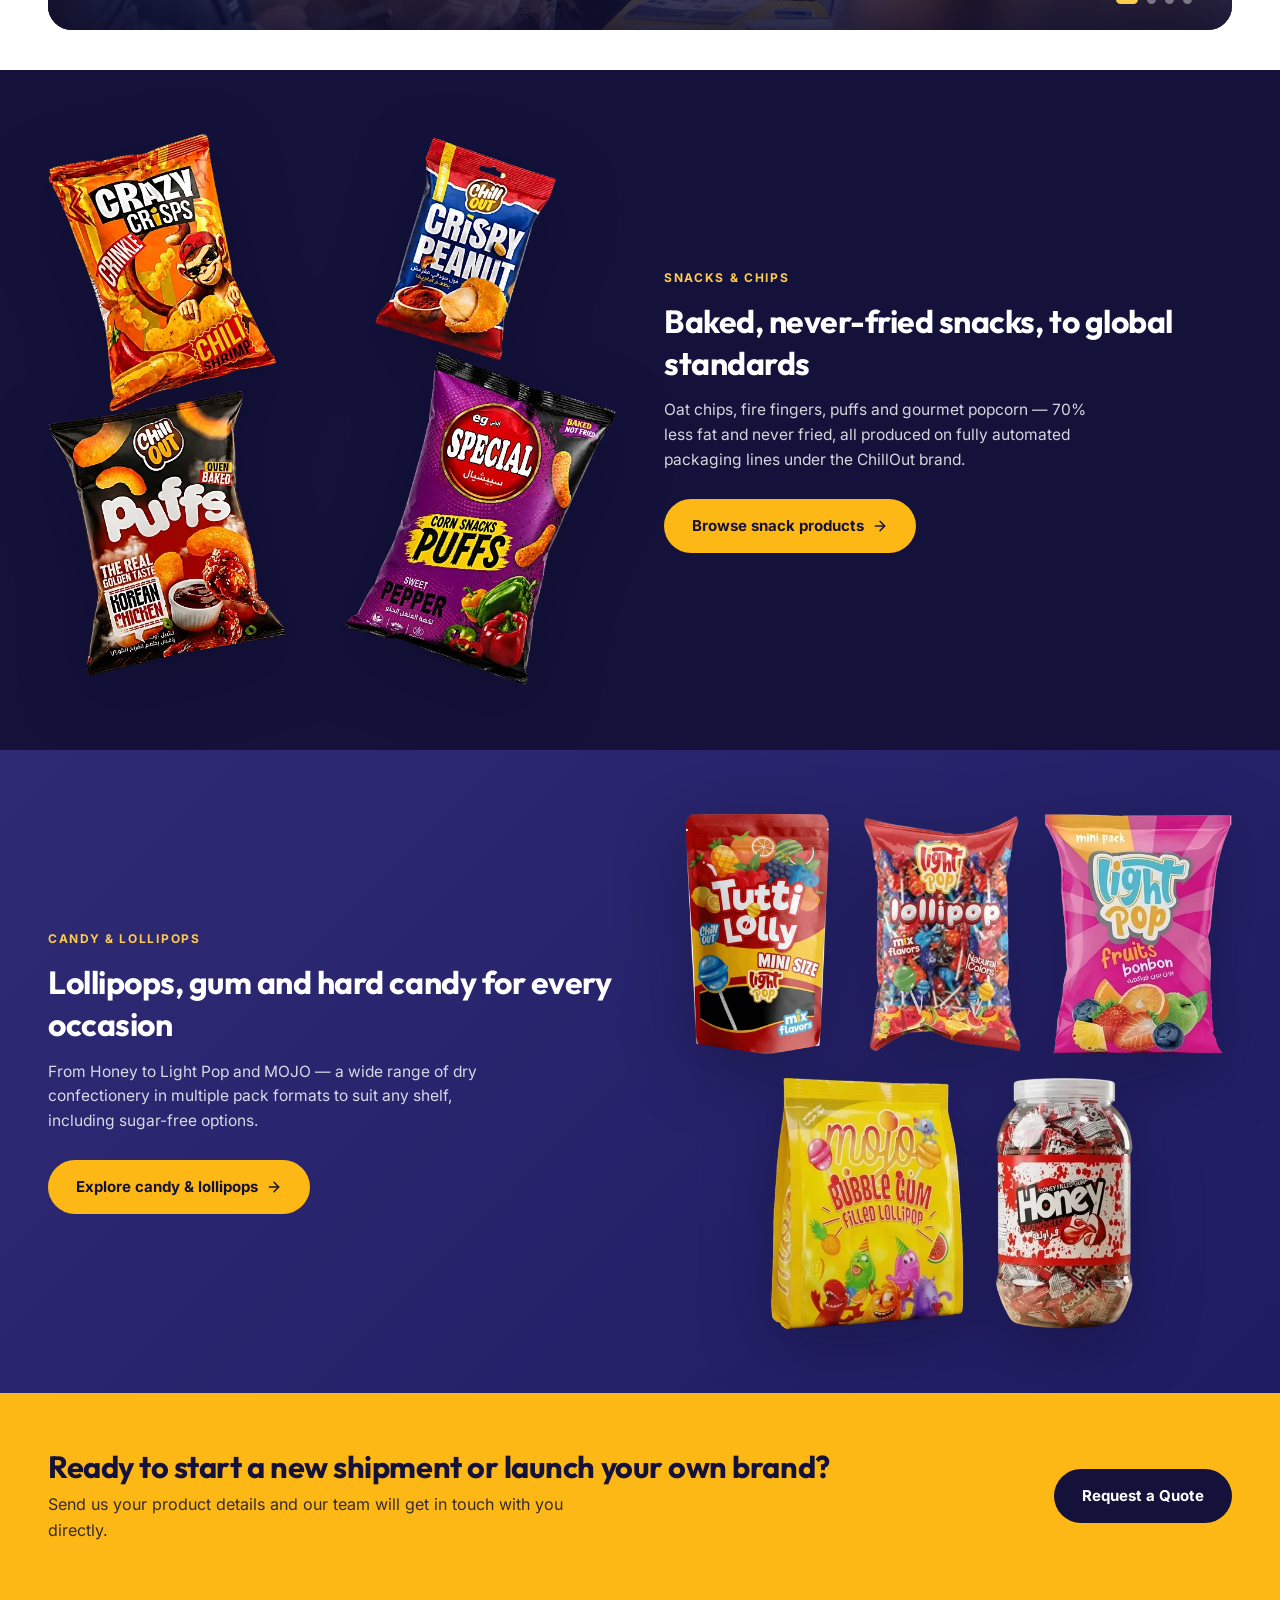
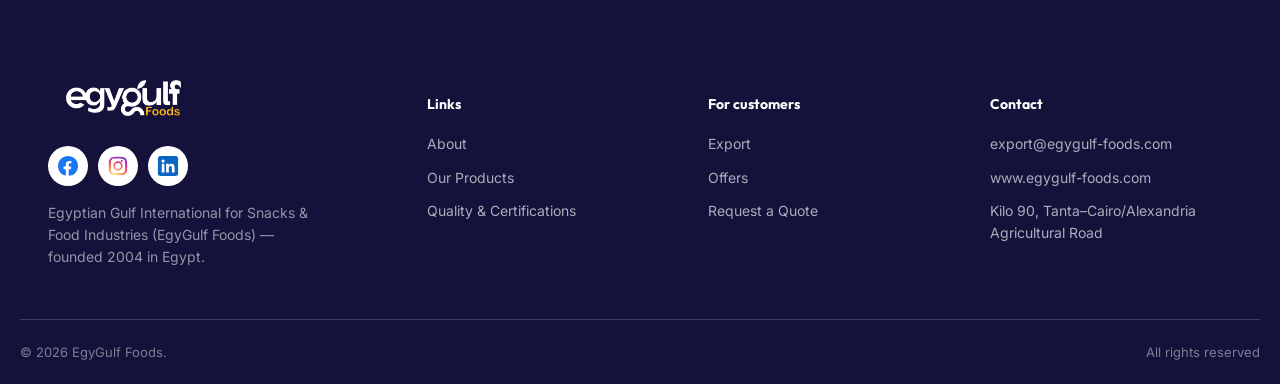
==== commit b8a835ac: "توتي لولي: قص نظيف لحواف الكيس من تحت Co-Authored-By: Claude Opus 5.5 <noreply@anthropic.com> Claude" ====
--- a/index.html
+++ b/index.html
@@ -138,7 +138,7 @@
   <div class="category-block teal flip">
     <div class="container">
       <div class="category-block-media product-shot">
-        <img data-img="candyMosaic" loading="lazy" src="images/candy-lineup-v4.webp" alt="منتجات لولي بوب وهَني وتوتي لولي">
+        <img data-img="candyMosaic" loading="lazy" src="images/candy-lineup-v5.webp" alt="منتجات لولي بوب وهَني وتوتي لولي">
       </div>
       <div class="category-block-copy">
         <span class="eyebrow" style="color:var(--teal-400)" data-i18n="catBlock.candyEyebrow">حلويات ولولي بوب</span>
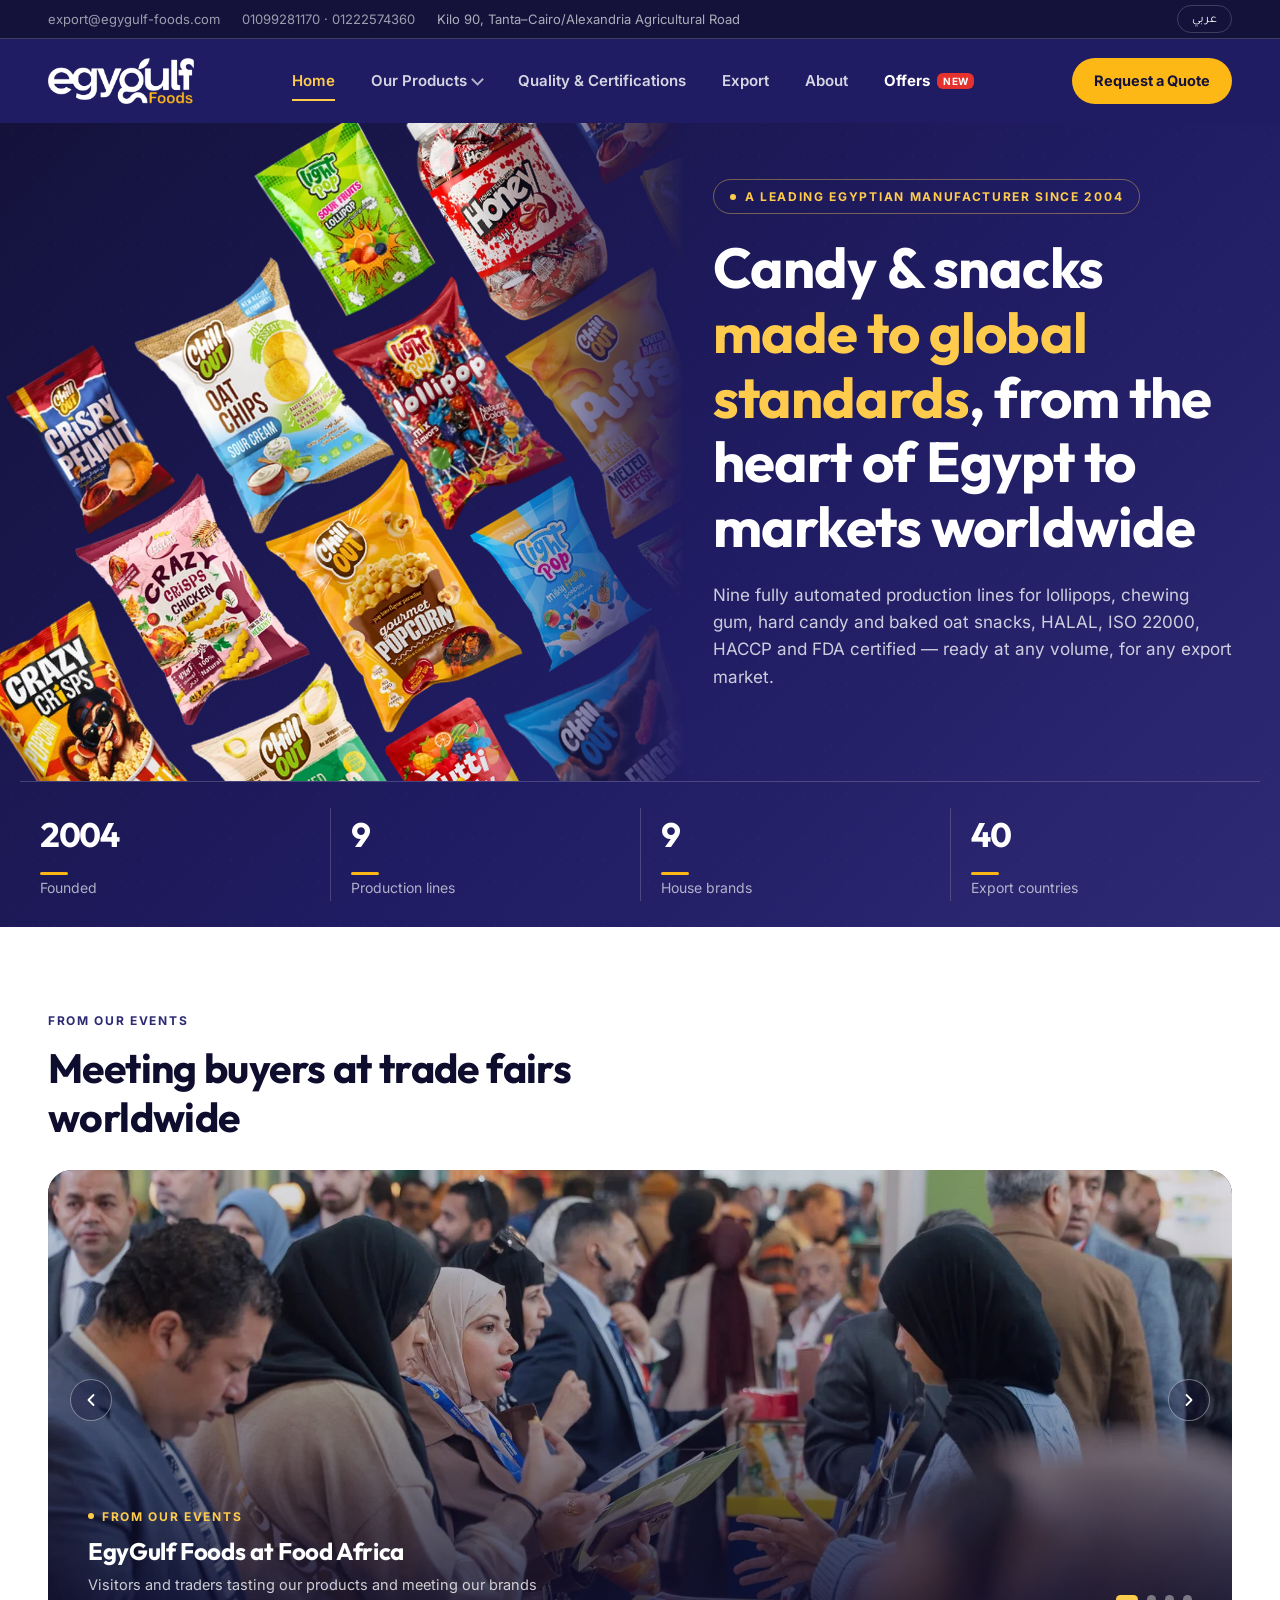
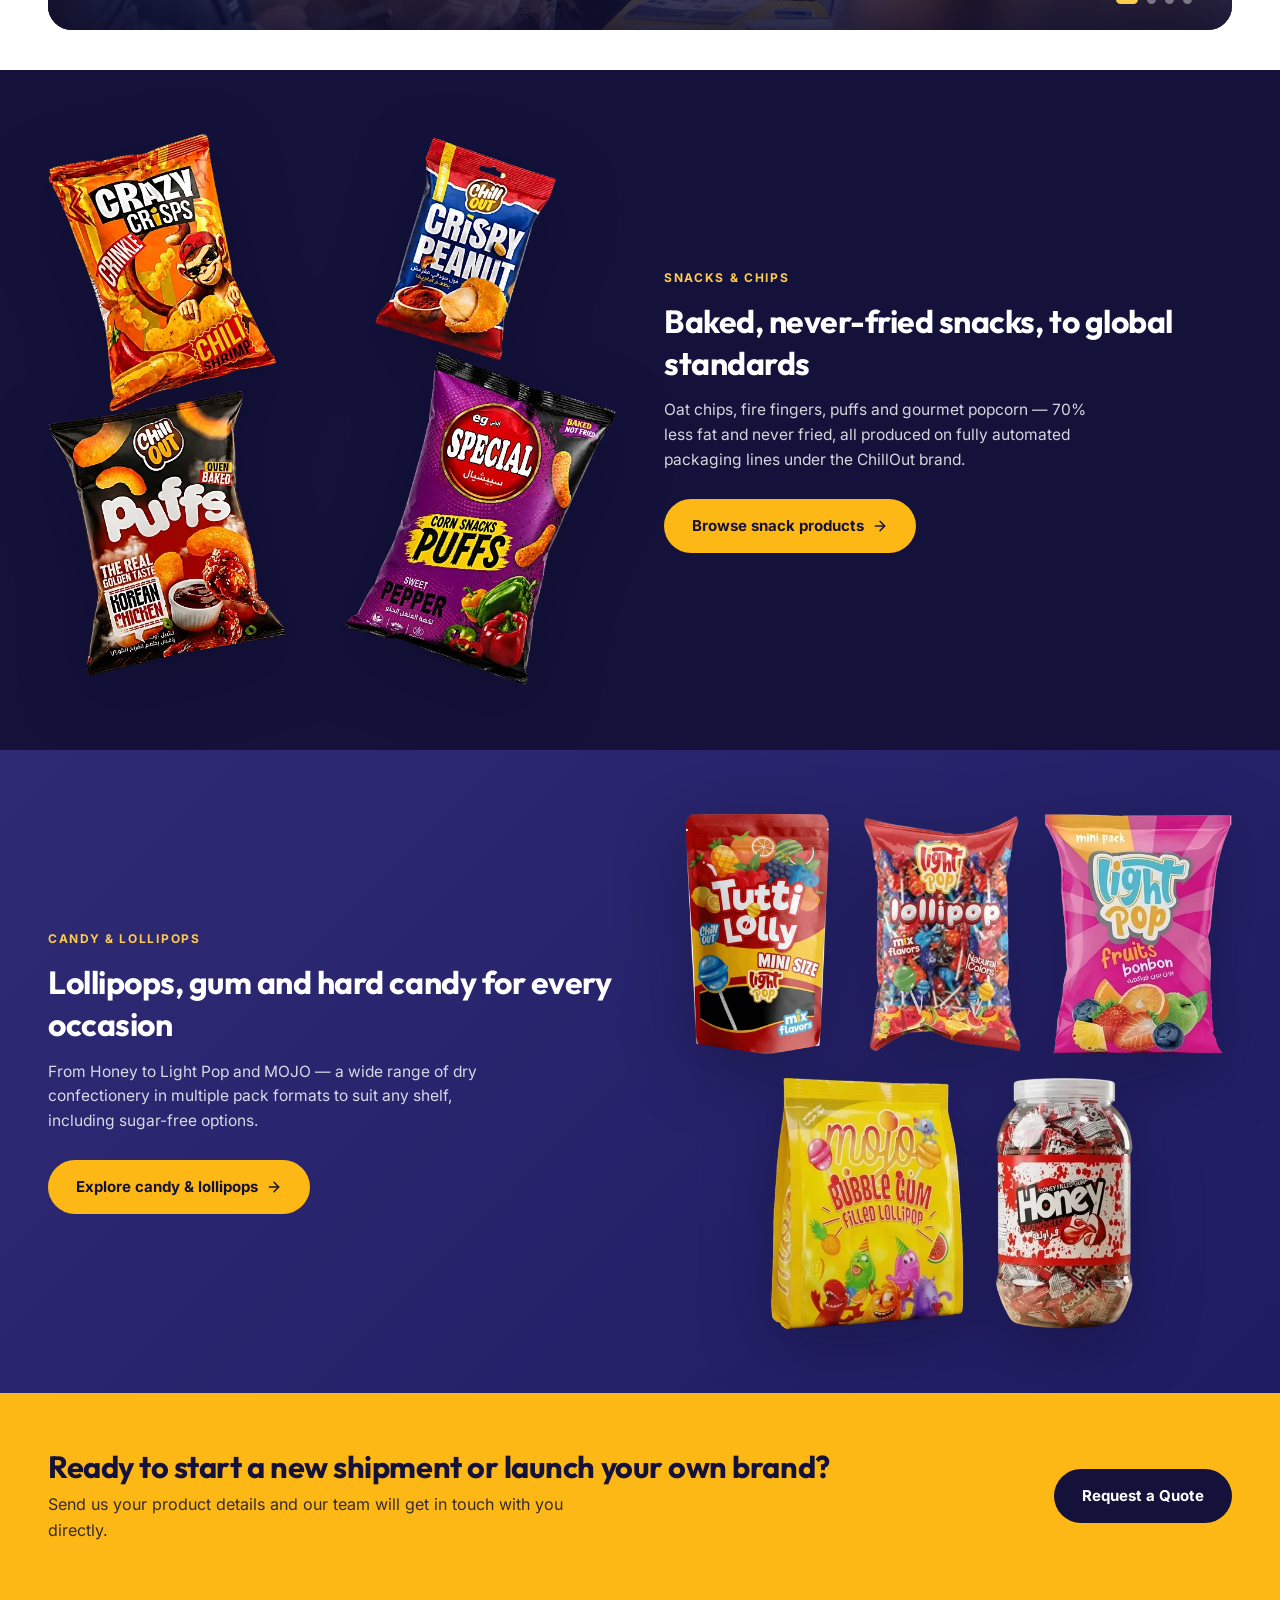
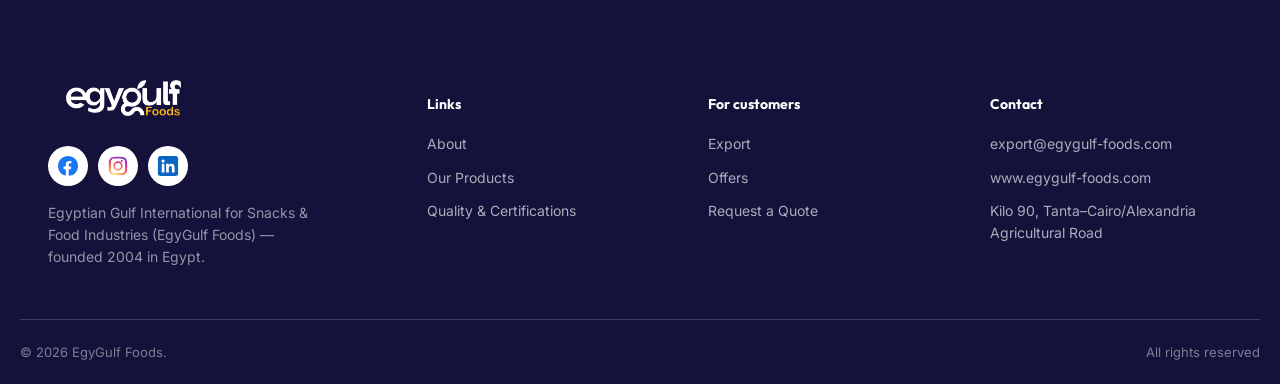
==== commit 4e81558d: "المنيو: منتجاتنا بعد الرئيسية، ومن نحن مكانها Co-Authored-By: Claude Opus 5.5 <noreply@anthropic.com" ====
--- a/index.html
+++ b/index.html
@@ -52,10 +52,10 @@
     </a>
     <nav class="nav-links">
       <a href="index.html" class="active" data-i18n="nav.home">الرئيسية</a>
-      <a href="about.html" data-i18n="nav.about">من نحن</a>
+      <a href="products.html" data-i18n="nav.products">منتجاتنا</a>
       <a href="certifications.html" data-i18n="nav.certs">الجودة والاعتماد</a>
       <a href="export.html" data-i18n="nav.export">التصدير</a>
-      <a href="products.html" data-i18n="nav.products">منتجاتنا</a>
+      <a href="about.html" data-i18n="nav.about">من نحن</a>
       <a href="offers.html" class="nav-offers"><span class="nav-offers-dot" aria-hidden="true"></span><span data-i18n="nav.offers">العروض</span></a>
     </nav>
     <a href="contact.html" class="nav-cta" data-i18n="nav.cta">اطلب عرض سعر</a>
--- a/styles.css
+++ b/styles.css
@@ -1367,3 +1367,40 @@
 .has-arrow.back::after{transform:scaleX(-1);}
 html[dir="rtl"] .has-arrow.back::after{transform:none;}
 .product-more.has-arrow{display:inline-flex;}
+
+/* ==========================================================================
+   Nav (Nov 2026): products mega menu, offers as a link with a NEW tag
+   ========================================================================== */
+.nav-links a.nav-offers{background:none; color:#fff; padding:6px 0; animation:none; box-shadow:none;}
+.nav-links a.nav-offers:hover{background:none; color:#fff;}
+.nav-links a.nav-offers.active{color:var(--gold-400); box-shadow:none;}
+.nav-offers-dot{width:auto; height:auto; border-radius:6px; padding:2px 6px 1px; font-size:10px; font-weight:800; letter-spacing:.04em; color:#fff; line-height:1.3;}
+.nav-offers-dot::before{content:"NEW";}
+html[lang="ar"] .nav-offers-dot::before{content:"جديد";}
+.nav-offers-dot{order:2;}
+@media (max-width:960px){ .nav-links.open a.nav-offers{justify-content:flex-start; padding:14px 4px; margin:0;} }
+.nav-mega-wrap{position:relative; display:inline-flex;}
+.nav-links a.has-mega{display:inline-flex; align-items:center; gap:6px;}
+.nav-links a.has-mega::before{content:""; order:2; width:7px; height:7px; border-right:2px solid currentColor; border-bottom:2px solid currentColor; transform:translateY(-2px) rotate(45deg); transition:transform .25s; opacity:.8;}
+.nav-mega-wrap.open a.has-mega::before{transform:translateY(1px) rotate(-135deg);}
+.nav-mega{position:absolute; top:calc(100% + 22px); inset-inline-start:-40px; z-index:80; width:min(860px, 92vw);
+  opacity:0; visibility:hidden; transform:translateY(10px); transition:opacity .22s, transform .22s, visibility .22s;}
+.nav-mega::before{content:""; position:absolute; inset:-24px 0 auto; height:24px;}
+.nav-mega-wrap.open .nav-mega{opacity:1; visibility:visible; transform:none;}
+.nav-mega-inner{display:grid; grid-template-columns:repeat(4, 1fr); gap:22px; padding:24px; border-radius:22px; background:#fff;
+  box-shadow:0 30px 60px -20px rgba(15,13,46,.45), 0 0 0 1px rgba(15,13,46,.06);}
+.mega-cat{display:block; margin-bottom:12px; font-size:12px !important; font-weight:800 !important; letter-spacing:.1em; text-transform:uppercase; color:var(--blue-400) !important; padding:0 !important;}
+.mega-cat::after{display:none !important;}
+html[lang="ar"] .mega-cat{letter-spacing:0; font-size:13.5px !important;}
+.mega-brands{display:flex; flex-direction:column; gap:8px;}
+.mega-brand{display:flex !important; align-items:center; gap:12px; padding:6px !important; border-radius:14px; color:var(--ink) !important; font-size:14.5px; font-weight:700; transition:background .2s;}
+.mega-brand::after{display:none !important;}
+.mega-brand:hover{background:color-mix(in srgb, var(--brand) 10%, #fff);}
+.mega-logo{flex:none; width:58px; height:42px; border-radius:10px; display:grid; place-items:center; padding:5px;
+  background:linear-gradient(135deg, var(--brand), color-mix(in srgb, var(--brand) 70%, #000)); transition:transform .25s cubic-bezier(.34,1.56,.64,1);}
+.mega-logo img{max-width:100%; max-height:100%; object-fit:contain; filter:drop-shadow(0 2px 4px rgba(0,0,0,.3));}
+.mega-brand:hover .mega-logo{transform:scale(1.08) rotate(-3deg);}
+.mega-all{grid-column:1 / -1; justify-self:end; margin-top:-4px; padding:10px 18px !important; border-radius:999px; background:var(--blue-950); color:#fff !important; font-size:14px; font-weight:700;}
+.mega-all::after{display:none !important;}
+.mega-all:hover{background:var(--blue-600);}
+@media (max-width:960px){ .nav-mega{display:none;} .nav-links a.has-mega::before{display:none;} .nav-mega-wrap{display:contents;} }
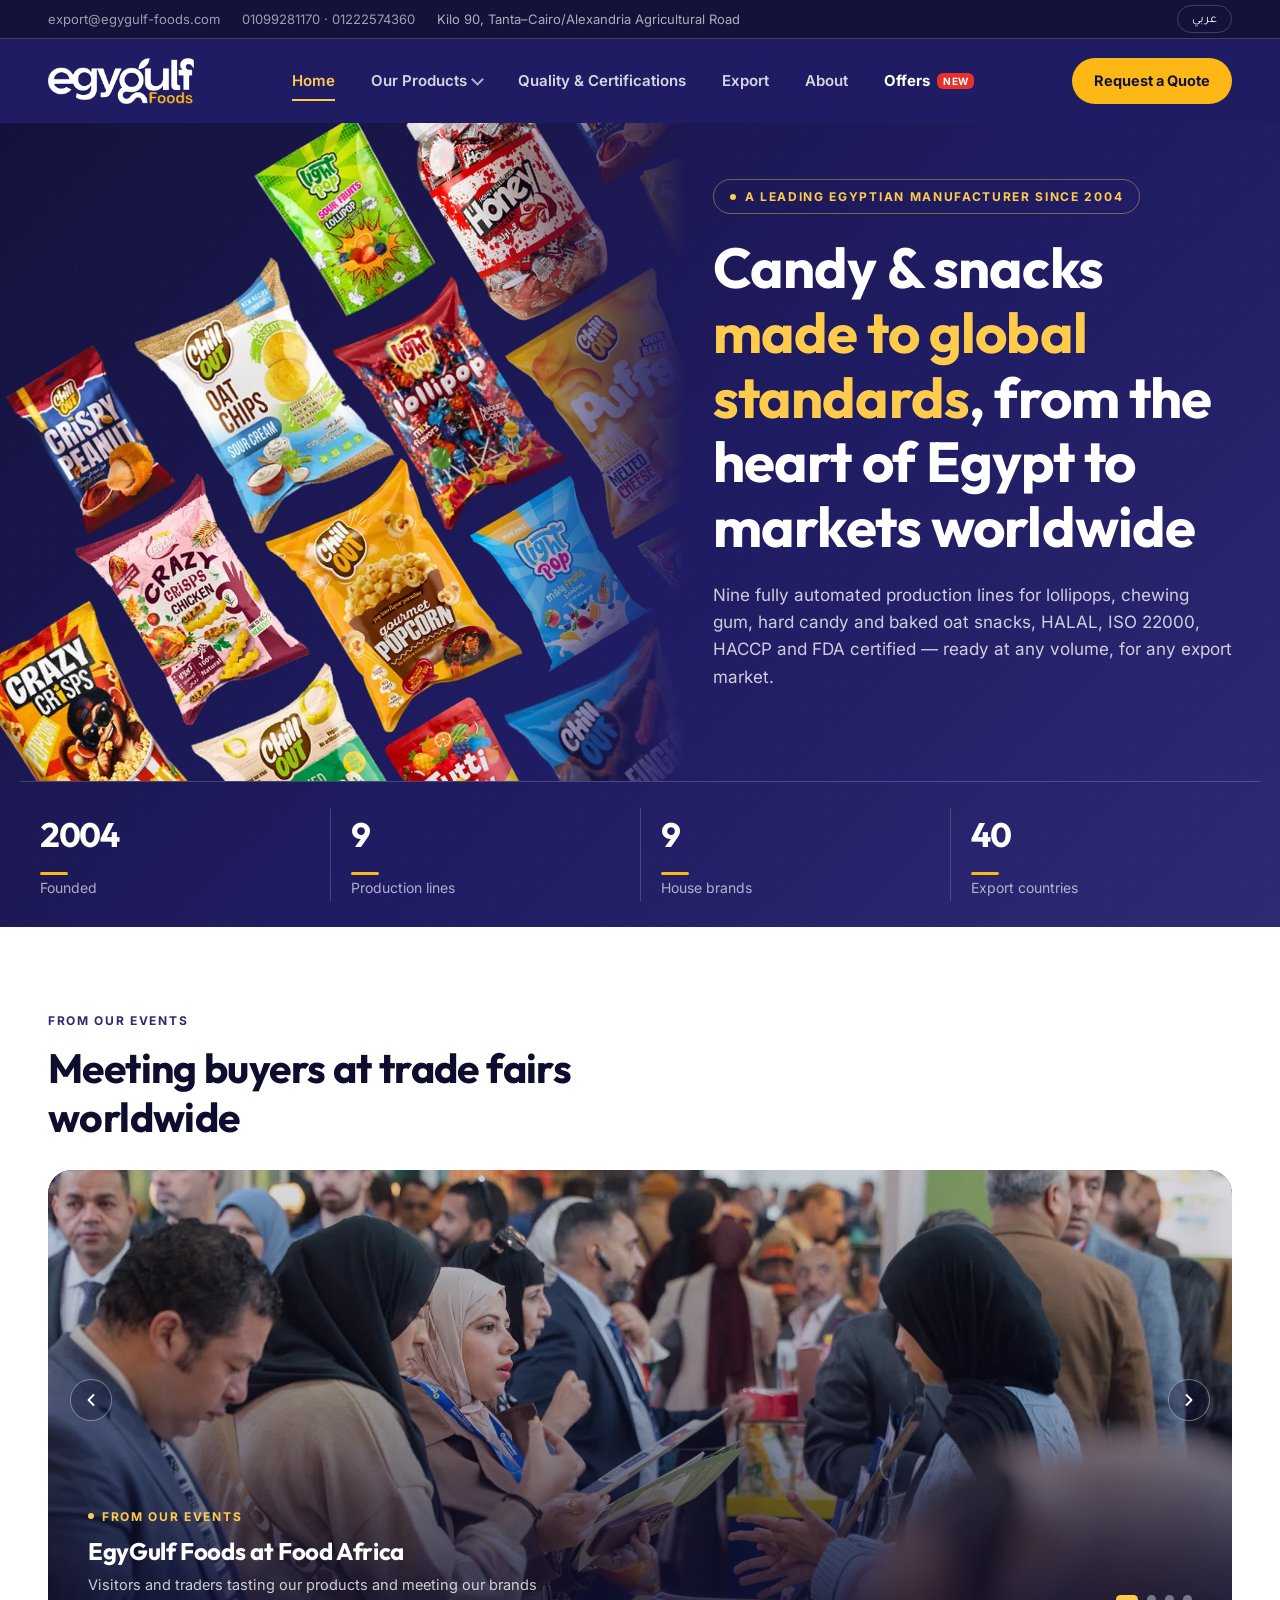
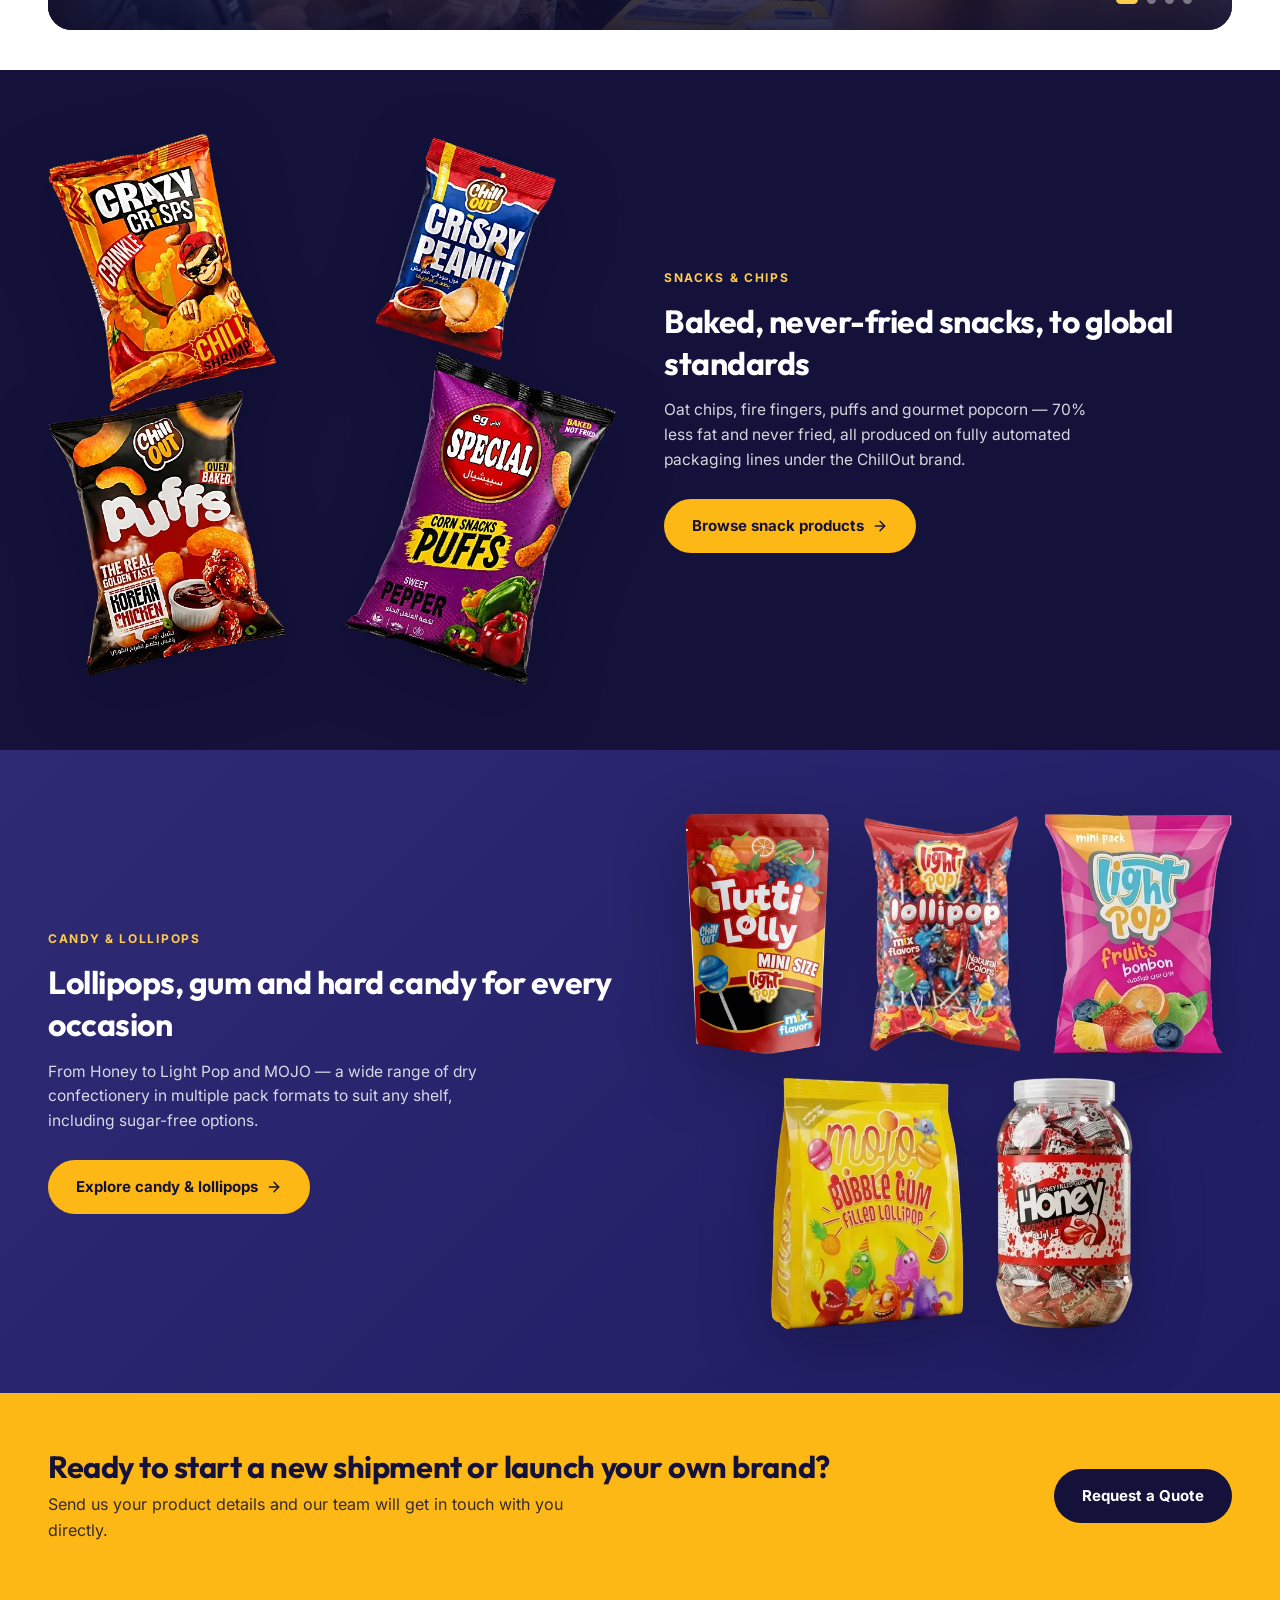
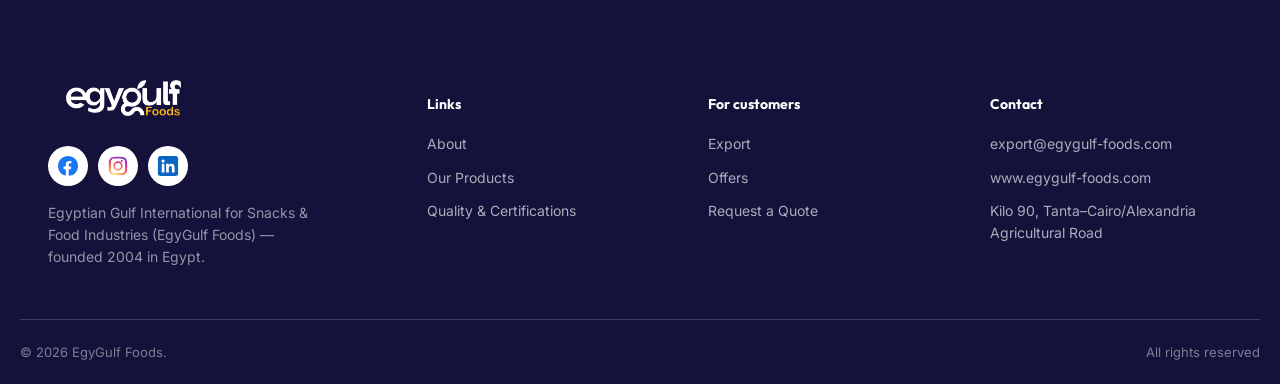
==== commit 577125c7: "SEO: عناوين ووصف لكل صفحة بالعربي والإنجليزي، H1 لكل صفحة، صفحات البراندات في السايت ماب برابط خاص، " ====
--- a/index.html
+++ b/index.html
@@ -2,28 +2,29 @@
 <html lang="ar" dir="rtl">
 <head>
 <meta charset="UTF-8">
-<script>try{if(localStorage.getItem("egygulf_lang")==="en"){document.documentElement.lang="en";document.documentElement.dir="ltr";}}catch(e){}</script>
+<script>try{if(localStorage.getItem("egygulf_lang")!=="ar"){document.documentElement.lang="en";document.documentElement.dir="ltr";}}catch(e){document.documentElement.lang="en";document.documentElement.dir="ltr";}</script>
 <meta name="viewport" content="width=device-width, initial-scale=1.0">
-<title>EgyGulf Foods — مصنع حلويات وسناكس مصري | تصدير وتصنيع خاص</title>
-<meta name="description" content="إيجي جالف فودز، مصنع حلويات وسناكس مصري تأسس 2004 في مصر. لولي بوب، لبان، حلاوة، سناكس شوفان. شهادات حلال، ISO 22000، HACCP، FDA. تصنيع خاص وتصدير لأكثر من 40 دولة حول العالم.">
+<title>EgyGulf Foods | Egyptian Snacks, Candy, Pasta & Sauces Manufacturer & Exporter</title>
+<meta name="description" content="EgyGulf Foods is an Egyptian manufacturer and exporter since 2004: baked snacks, lollipops, chewing gum, hard candy, pasta and sauces. HALAL, ISO 22000, HACCP and FDA registered, exporting to 40+ countries with private label options.">
 <link rel="canonical" href="https://www.egygulf-foods.com/">
 <meta name="theme-color" content="#201C63">
 <meta property="og:type" content="website">
 <meta property="og:site_name" content="EgyGulf Foods">
-<meta property="og:locale" content="ar_EG">
-<meta property="og:locale:alternate" content="en_US">
-<meta property="og:title" content="EgyGulf Foods — مصنع حلويات وسناكس مصري | تصدير وتصنيع خاص">
-<meta property="og:description" content="إيجي جالف فودز، مصنع حلويات وسناكس مصري تأسس 2004 في مصر. لولي بوب، لبان، حلاوة، سناكس شوفان. شهادات حلال، ISO 22000، HACCP، FDA. تصنيع خاص وتصدير لأكثر من 40 دولة حول العالم.">
+<meta property="og:locale" content="en_US">
+<meta property="og:locale:alternate" content="ar_EG">
+<meta property="og:title" content="EgyGulf Foods | Egyptian Snacks, Candy, Pasta & Sauces Manufacturer & Exporter">
+<meta property="og:description" content="EgyGulf Foods is an Egyptian manufacturer and exporter since 2004: baked snacks, lollipops, chewing gum, hard candy, pasta and sauces. HALAL, ISO 22000, HACCP and FDA registered, exporting to 40+ countries with private label options.">
 <meta property="og:url" content="https://www.egygulf-foods.com/">
 <meta property="og:image" content="https://www.egygulf-foods.com/images/og-image.jpg">
 <meta name="twitter:card" content="summary_large_image">
-<meta name="twitter:title" content="EgyGulf Foods — مصنع حلويات وسناكس مصري | تصدير وتصنيع خاص">
-<meta name="twitter:description" content="إيجي جالف فودز، مصنع حلويات وسناكس مصري تأسس 2004 في مصر. لولي بوب، لبان، حلاوة، سناكس شوفان. شهادات حلال، ISO 22000، HACCP، FDA. تصنيع خاص وتصدير لأكثر من 40 دولة حول العالم.">
+<meta name="twitter:title" content="EgyGulf Foods | Egyptian Snacks, Candy, Pasta & Sauces Manufacturer & Exporter">
+<meta name="twitter:description" content="EgyGulf Foods is an Egyptian manufacturer and exporter since 2004: baked snacks, lollipops, chewing gum, hard candy, pasta and sauces. HALAL, ISO 22000, HACCP and FDA registered, exporting to 40+ countries with private label options.">
 <meta name="twitter:image" content="https://www.egygulf-foods.com/images/og-image.jpg">
 <link rel="apple-touch-icon" href="images/logo.png">
 <script type="application/ld+json">
-{"@context":"https://schema.org","@type":"Organization","name":"EgyGulf Foods","alternateName":"إيجي جالف فودز","url":"https://www.egygulf-foods.com","logo":"https://www.egygulf-foods.com/images/logo.png","foundingDate":"2004","email":"export@egygulf-foods.com","telephone":["+201099281170","+201222574360"],"address":{"@type":"PostalAddress","streetAddress":"Kilo 90, Tanta–Cairo/Alexandria Agricultural Road","addressCountry":"EG"},"sameAs":["https://www.facebook.com/egygulffoods","https://www.instagram.com/egygulffoods/","https://www.linkedin.com/company/102147127/"]}
+{"@context": "https://schema.org", "@graph": [{"@type": "Organization", "@id": "https://www.egygulf-foods.com/#org", "name": "EgyGulf Foods", "alternateName": ["إيجي جالف فودز", "Egyptian Gulf International for Snacks & Food Industries"], "url": "https://www.egygulf-foods.com", "logo": "https://www.egygulf-foods.com/images/logo.png", "foundingDate": "2004", "description": "Egyptian manufacturer and exporter of baked snacks, confectionery, pasta and sauces, exporting to 40+ countries.", "email": "export@egygulf-foods.com", "telephone": ["+201099281170", "+201222574360"], "address": {"@type": "PostalAddress", "streetAddress": "Kilo 90, Tanta–Cairo/Alexandria Agricultural Road", "addressCountry": "EG"}, "brand": [{"@type": "Brand", "name": "ChillOut", "logo": "https://www.egygulf-foods.com/images/brands/chillout.webp"}, {"@type": "Brand", "name": "Special", "logo": "https://www.egygulf-foods.com/images/special.webp"}, {"@type": "Brand", "name": "Crazy", "logo": "https://www.egygulf-foods.com/images/crazy.webp"}, {"@type": "Brand", "name": "Light Pop", "logo": "https://www.egygulf-foods.com/images/lightpop.webp"}, {"@type": "Brand", "name": "Honey", "logo": "https://www.egygulf-foods.com/images/brands/honey.webp"}, {"@type": "Brand", "name": "MOJO", "logo": "https://www.egygulf-foods.com/images/mojo.webp"}, {"@type": "Brand", "name": "Tutti Lolly", "logo": "https://www.egygulf-foods.com/images/tuttilolly.webp"}, {"@type": "Brand", "name": "Light Sugar Free", "logo": "https://www.egygulf-foods.com/images/brands/light.webp"}, {"@type": "Brand", "name": "Bronto", "logo": "https://www.egygulf-foods.com/images/brands/bronto.webp"}, {"@type": "Brand", "name": "Hevory", "logo": "https://www.egygulf-foods.com/images/brands/hevory.webp"}], "sameAs": ["https://www.facebook.com/egygulffoods", "https://www.instagram.com/egygulffoods/", "https://www.linkedin.com/company/102147127/"]}, {"@type": "WebSite", "@id": "https://www.egygulf-foods.com/#site", "url": "https://www.egygulf-foods.com/", "name": "EgyGulf Foods", "inLanguage": ["en", "ar"], "publisher": {"@id": "https://www.egygulf-foods.com/#org"}}]}
 </script>
+<link rel="preload" as="image" href="images/products-mosaic-hd-v2.webp" fetchpriority="high">
 <link rel="stylesheet" href="fonts/fonts.css">
 <link rel="icon" href="images/logo.png" type="image/png">
 <link rel="stylesheet" href="styles.css">
@@ -69,7 +70,7 @@
   <div class="hero-grain"></div>
   <div class="hero-top-grid">
     <div class="hero-visual">
-      <img class="hero-mosaic-img" data-img="heroMosaic" fetchpriority="high" src="images/products-mosaic-hd.webp" alt="تشكيلة منتجات إيجي جالف فودز: شيل آوت، لايت بوب، هَني، توتي لولي، وبرافو">
+      <img class="hero-mosaic-img" data-img="heroMosaic" fetchpriority="high" src="images/products-mosaic-hd-v2.webp" alt="تشكيلة منتجات إيجي جالف فودز: شيل آوت، لايت بوب، هَني، توتي لولي، وبرافو">
     </div>
     <div class="container">
       <div class="hero-copy">
--- a/styles.css
+++ b/styles.css
@@ -353,7 +353,7 @@
   font-family:var(--font-mono); font-size:12.5px; letter-spacing:.08em; text-transform:uppercase;
   color:var(--violet-700); margin-bottom:14px; display:block;
 }
-.section-head h2{font-size:clamp(26px, 3vw, 40px); line-height:1.2; margin-bottom:14px;}
+.section-head h2, .section-head h1{font-size:clamp(26px, 3vw, 40px); line-height:1.2; margin-bottom:14px;}
 .section-head p{font-size:16px; color:rgba(26,21,51,0.68);}
 
 /* About */
@@ -848,7 +848,7 @@
    ========================================================================== */
 .offers-page{background:var(--lavender-50); min-height:60vh;}
 .offers-page .section-head{margin-inline:auto; text-align:center;}
-.offers-page .section-head h2 em{font-style:normal; color:var(--blue-400);}
+.offers-page .section-head h1 em, .offers-page .section-head h2 em{font-style:normal; color:var(--blue-400);}
 .offers-gate{max-width:560px; margin:0 auto;}
 .offers-gate .contact-form-card{box-shadow:0 24px 60px rgba(20,18,59,0.10);}
 .offers-gate .cta-form .btn-primary{width:100%; justify-content:center;}
@@ -1273,8 +1273,7 @@
 }
 .about-point .num{font-weight:700; font-family:var(--font-display-en);}
 h1, h2{line-height:1.15;}
-html[lang="ar"] h1, html[lang="ar"] h2{line-height:1.35;}
-.section-head h2{font-size:clamp(28px, 3.2vw, 42px);}
+html[lang="ar"] h1, html[lang="ar"] h2{line-height:1.35;}.section-head h2, .section-head h1{font-size:clamp(28px, 3.2vw, 42px);}
 .section-head p{color:rgba(15,13,46,.62); font-size:17px; margin-top:12px;}
 
 /* Hero: message first, eyebrow sits above the headline */
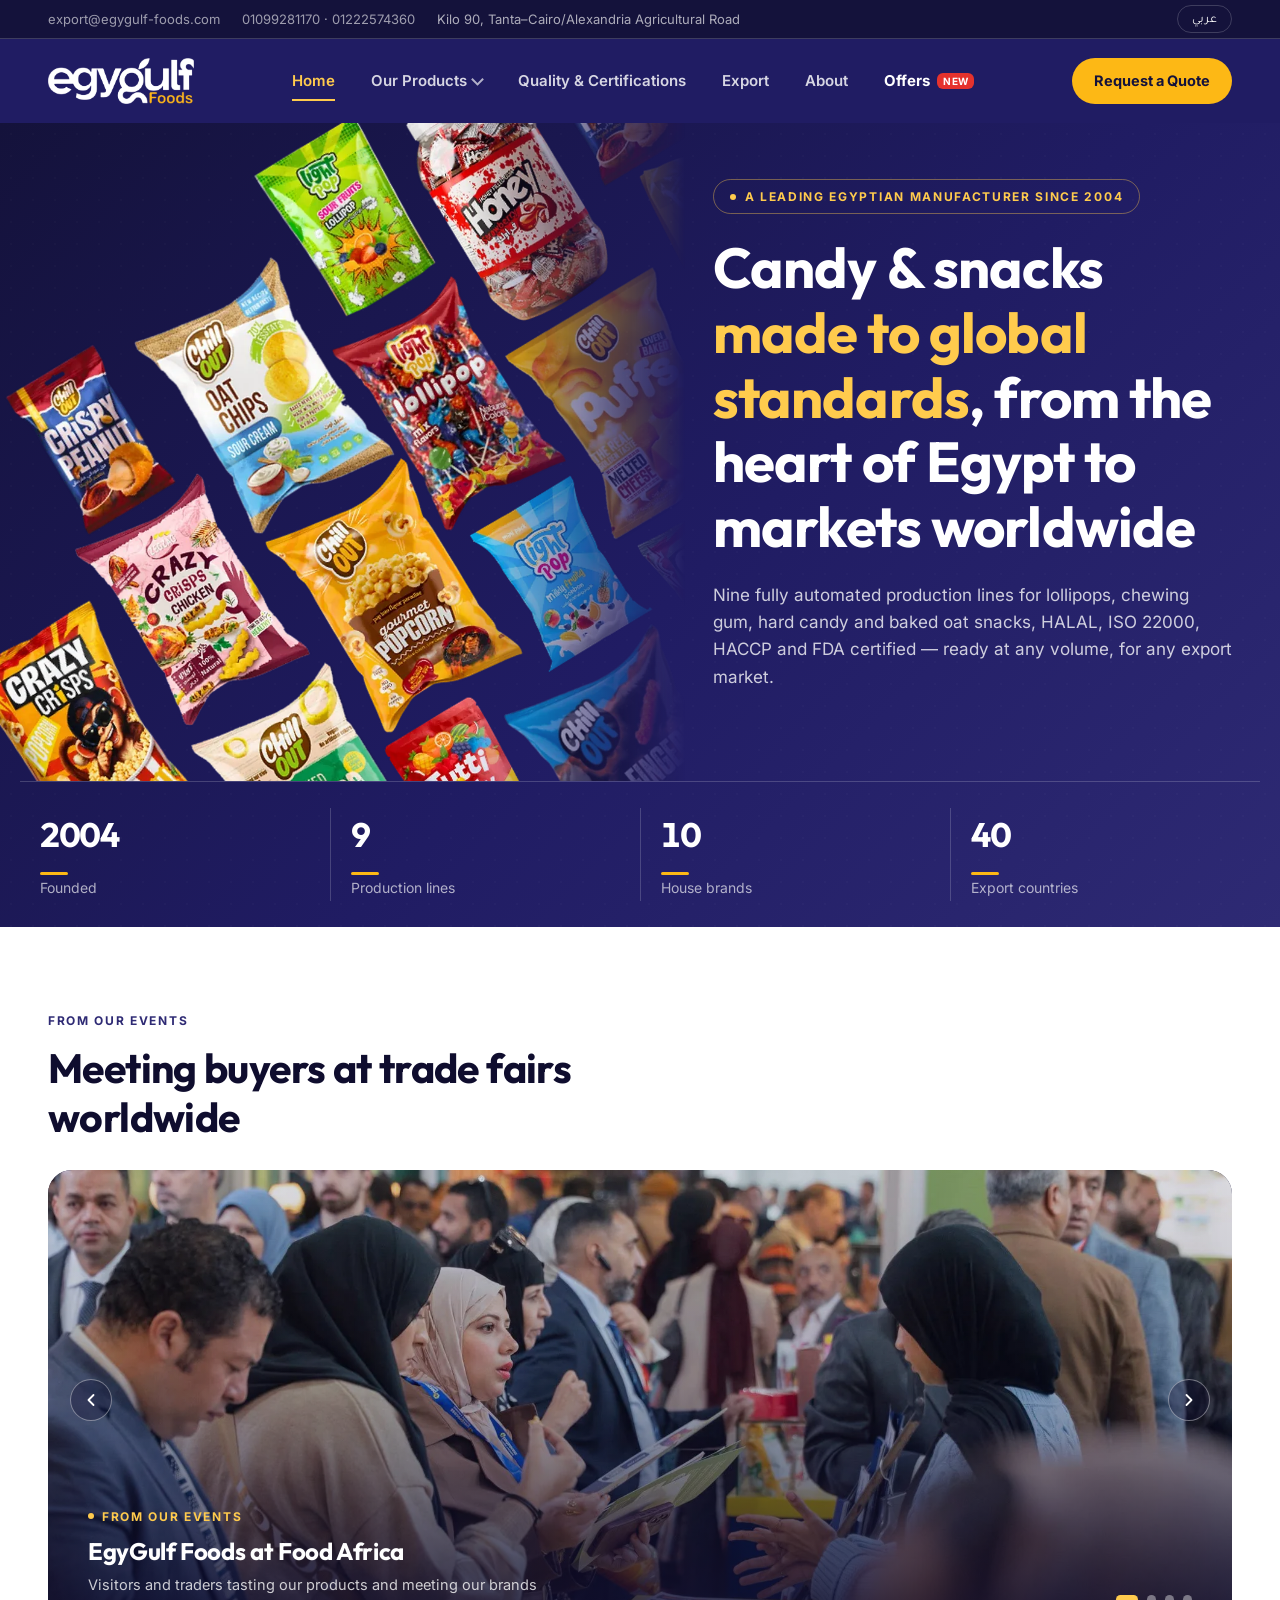
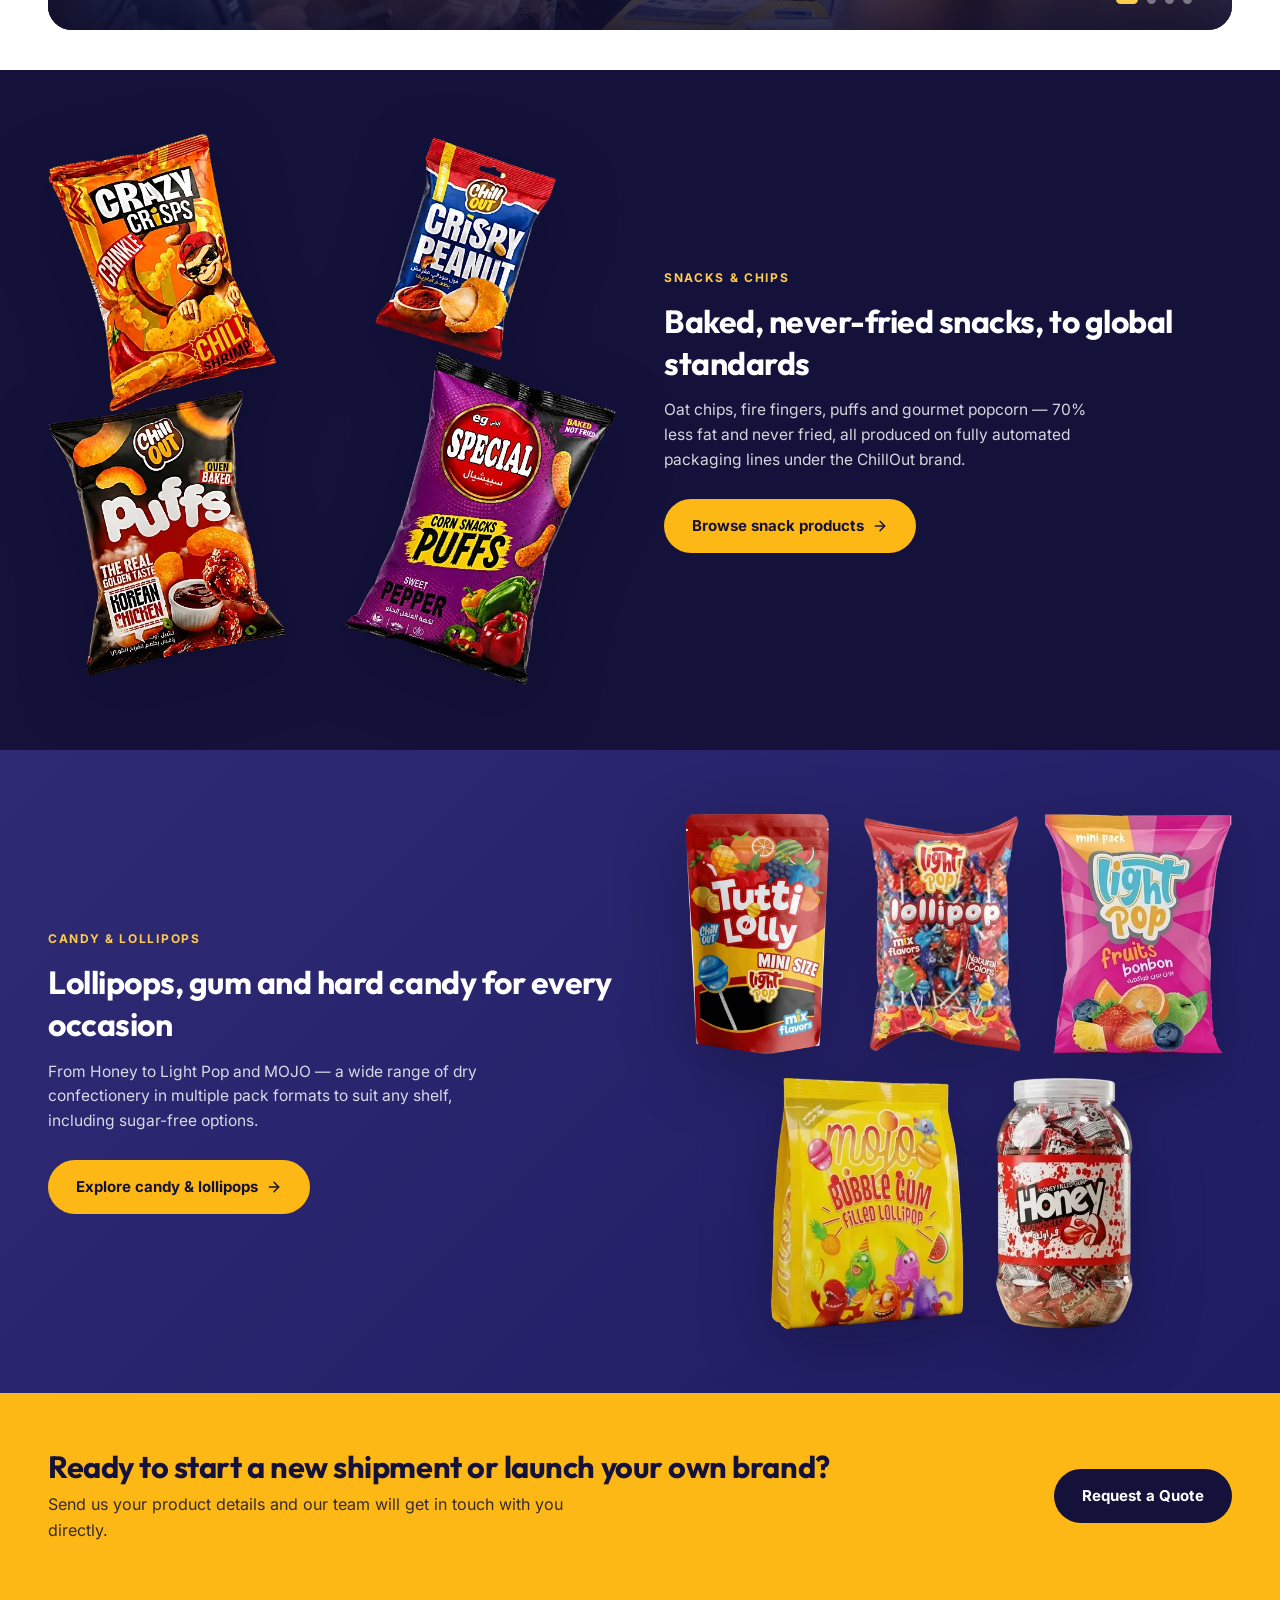
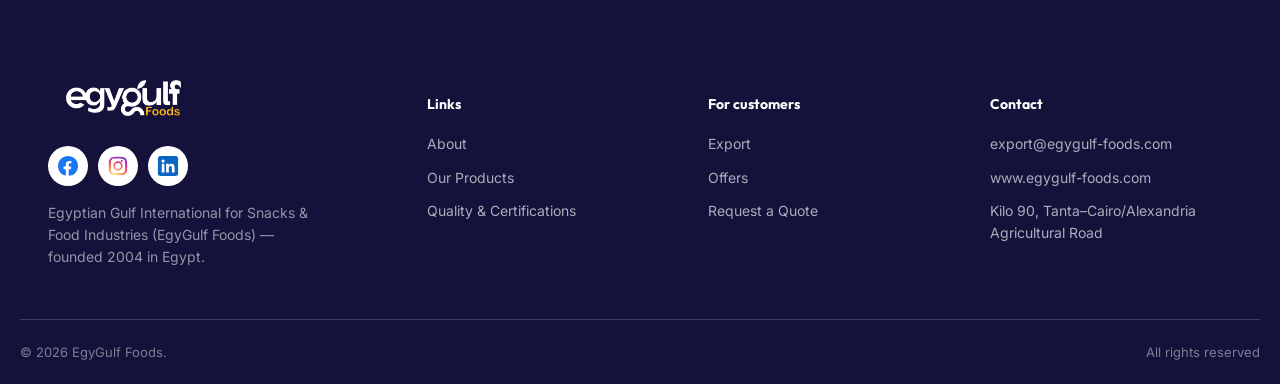
==== commit f4664b8c: "الرئيسية: عدد العلامات التجارية 10 Co-Authored-By: Claude Opus 5.5 <noreply@anthropic.com> Claude-Se" ====
--- a/index.html
+++ b/index.html
@@ -83,7 +83,7 @@
   <div class="container hero-stats" id="heroStats">
     <div class="stat"><b>2004</b><span>سنة التأسيس</span></div>
     <div class="stat"><b>9</b><span>خطوط إنتاج</span></div>
-    <div class="stat"><b>6</b><span>علامات تجارية</span></div>
+    <div class="stat"><b>10</b><span>علامات تجارية</span></div>
     <div class="stat"><b>40</b><span>دولة تصدير</span></div>
   </div>
 </section>
